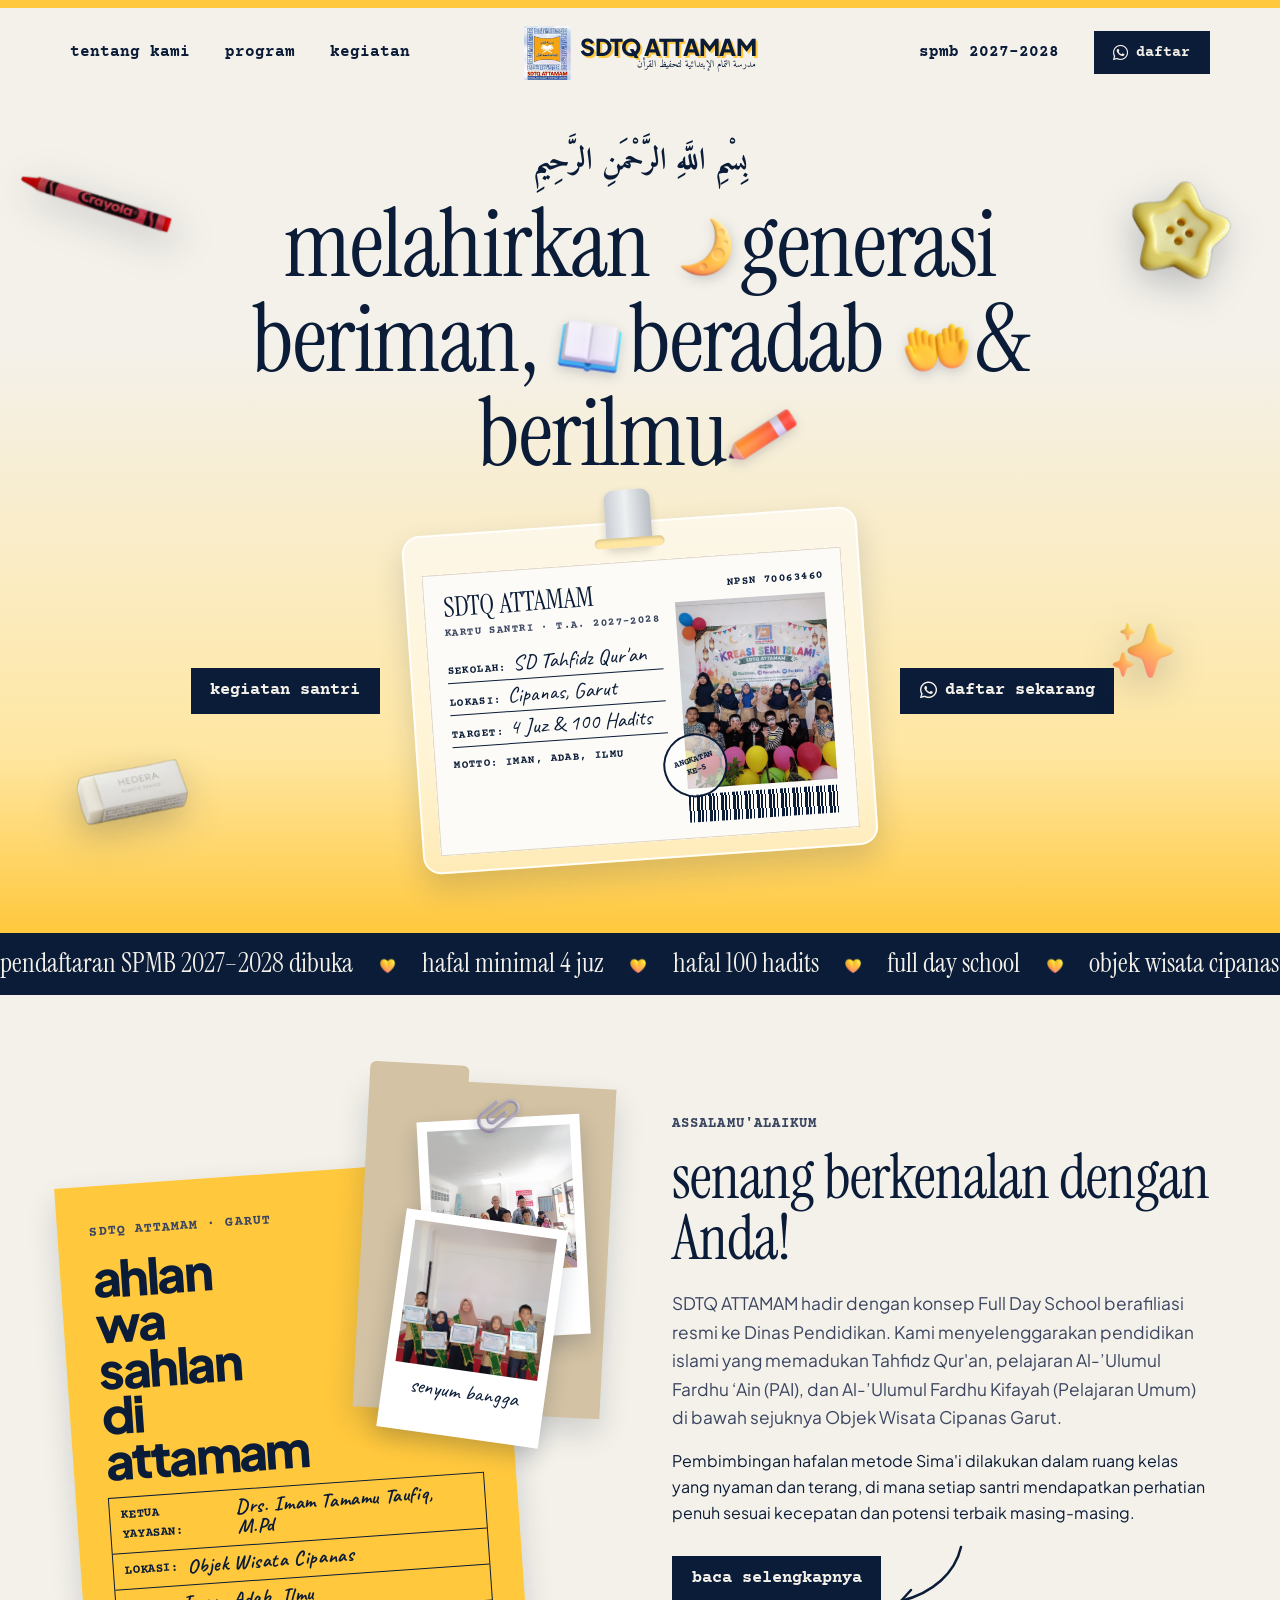
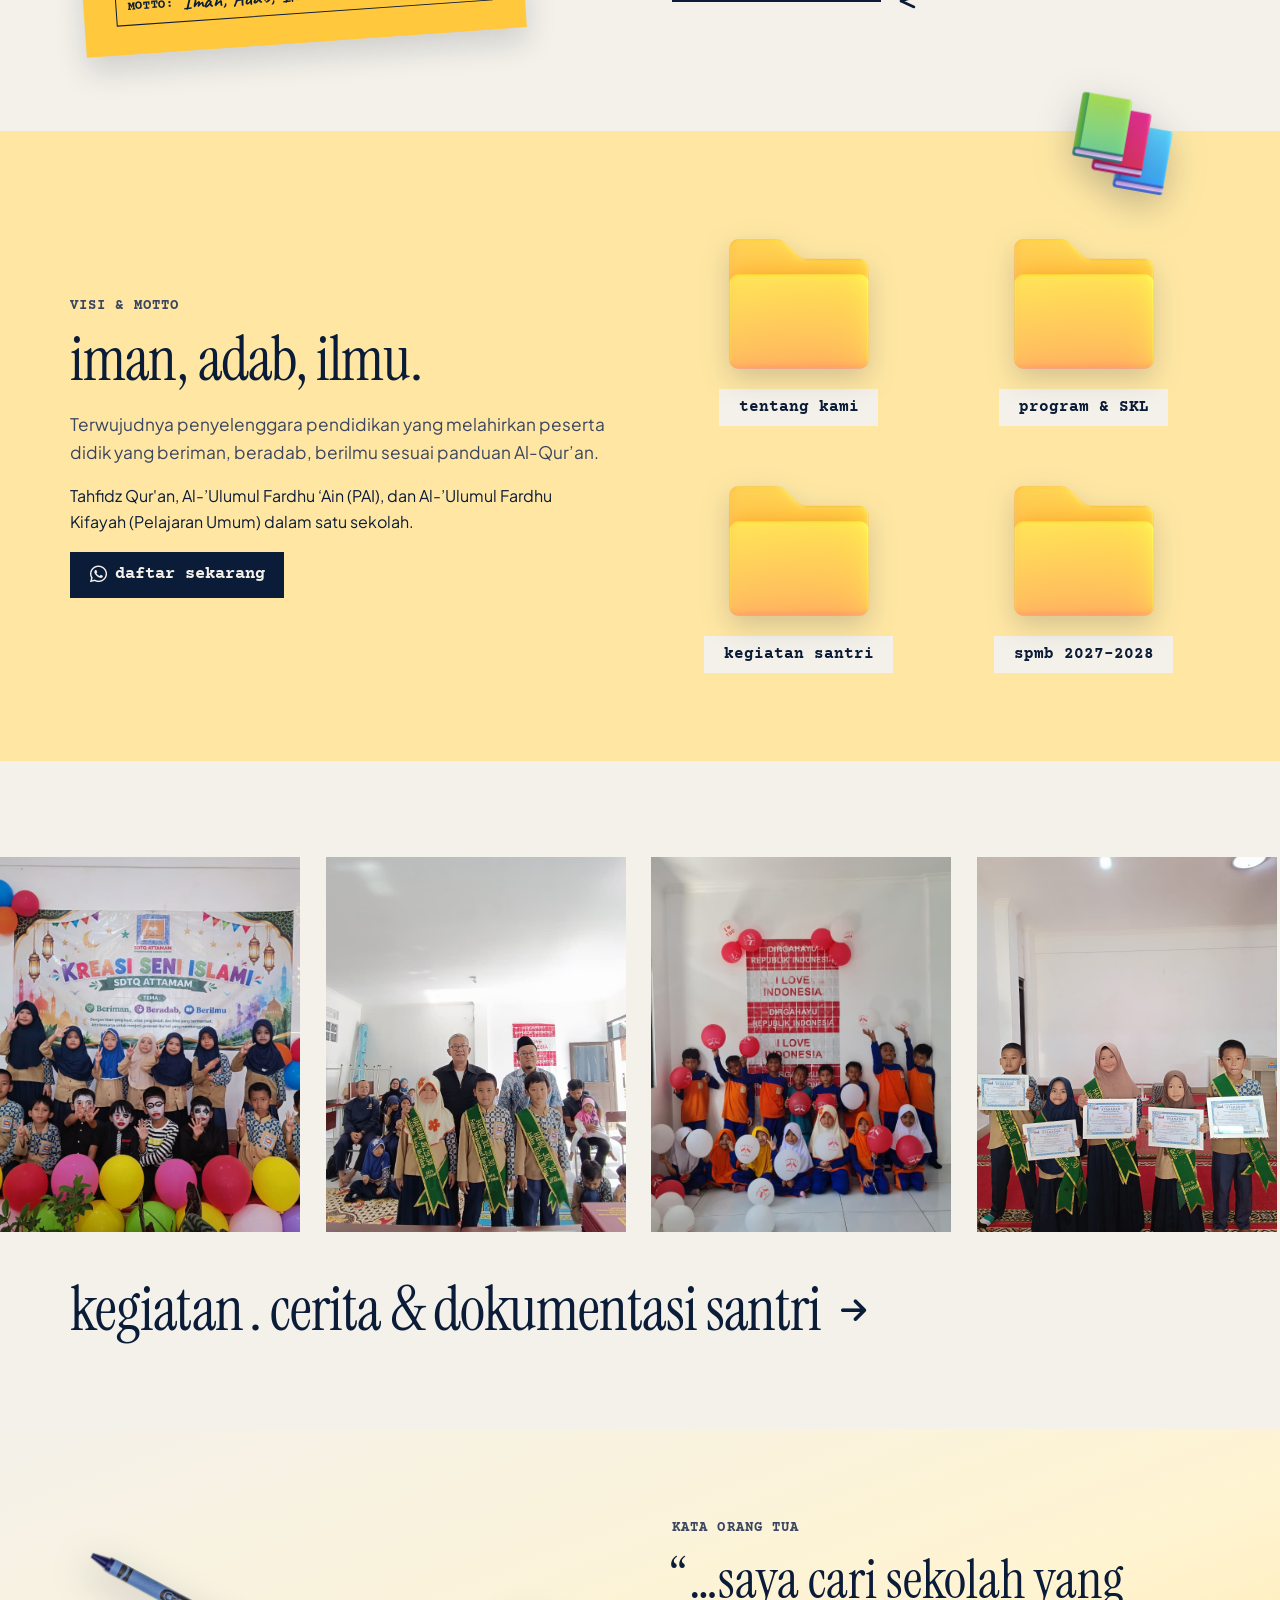
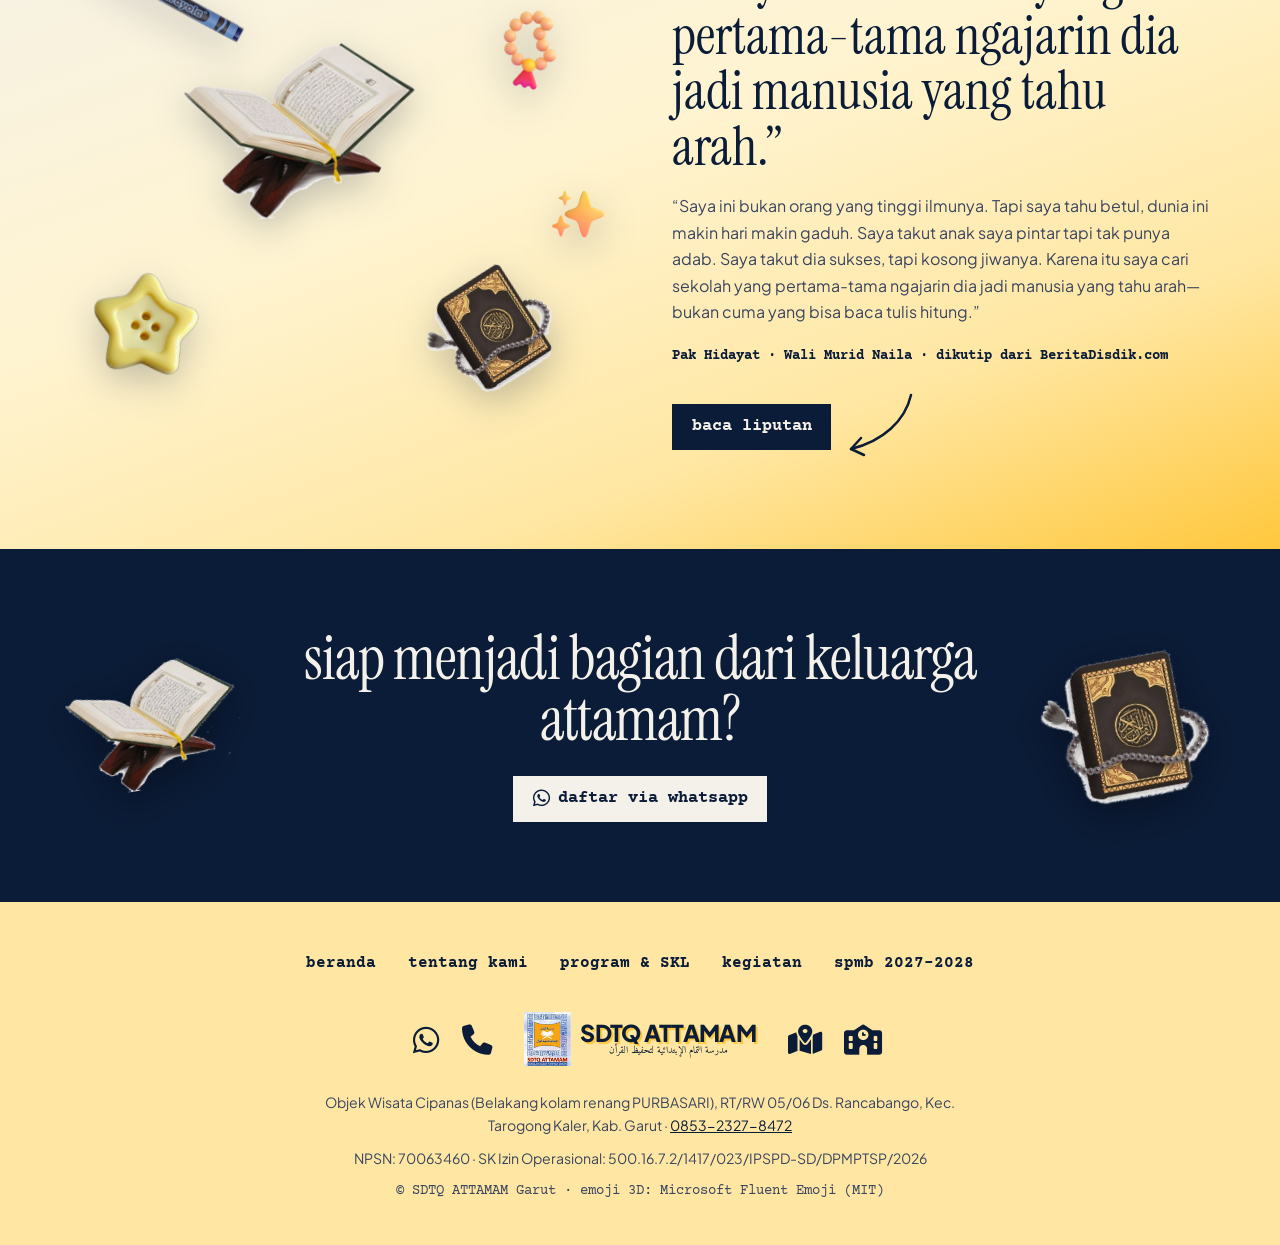
==== index.html @ 41b511e1 "Scrapbook redesign in navy + yellow, split into five pages - Light off-white base with navy bands an" ====
<!DOCTYPE html>
<html lang="id">
<head>
    <meta charset="UTF-8">
    <meta name="viewport" content="width=device-width, initial-scale=1.0, viewport-fit=cover">
    <title>SDTQ ATTAMAM — Sekolah Dasar Tahfidz Qur’an Garut</title>
    <meta name="description" content="Sekolah Dasar Tahfidz Qur’an (SDTQ) ATTAMAM Garut. Pendidikan unggulan berbasis Aqidah Sohihah, Adab Hasanah, dan Hafalan Al-Qur'an. Full Day School T.A. 2027-2028.">
    <meta name="theme-color" content="#0B1C38">
    <link rel="icon" type="image/png" href="images/favicon.png">
    <link rel="apple-touch-icon" href="images/apple-touch-icon.png">
    <meta property="og:type" content="website">
    <meta property="og:url" content="https://sdtq-attamam.com/">
    <meta property="og:title" content="SDTQ ATTAMAM Garut — Sekolah Dasar Tahfidz Qur'an">
    <meta property="og:description" content="Full Day School berbasis Aqidah Sohihah, Adab Hasanah, dan Hafalan Al-Qur'an di Cipanas Garut. Pendaftaran SPMB T.A. 2027-2028 dibuka.">
    <meta property="og:image" content="https://sdtq-attamam.com/images/og-image.jpg">
    <meta property="og:image:width" content="1200">
    <meta property="og:image:height" content="630">
    <meta property="og:locale" content="id_ID">
    <meta name="twitter:card" content="summary_large_image">
    <link rel="preconnect" href="https://fonts.googleapis.com">
    <link rel="preconnect" href="https://fonts.gstatic.com" crossorigin>
    <link href="https://fonts.googleapis.com/css2?family=Amiri:wght@400;700&family=Caveat:wght@500;700&family=Courier+Prime:wght@400;700&family=Instrument+Serif:ital@0;1&family=Plus+Jakarta+Sans:wght@400;500;600;700;800&display=swap" rel="stylesheet">
    <link rel="stylesheet" href="https://cdnjs.cloudflare.com/ajax/libs/font-awesome/6.4.0/css/all.min.css">
    <link rel="stylesheet" href="styles.css?v=5.0">
</head>
<body>

    <div class="garis-atas"></div>
    <header class="nav">
        <div class="wrap nav__isi">
            <a class="merek" href="index.html">
                <img src="images/logo.png" alt="" width="83" height="96">
                <span class="merek__nama">SDTQ ATTAMAM<small lang="ar" dir="rtl">مدرسة التمام الإبتدائية لتحفيظ القرأن</small></span>
            </a>
            <nav id="navTautan" aria-label="Menu utama">
                <div class="nav__grup nav__grup--kiri">
                    <a href="tentang.html">tentang kami</a>
                    <a href="program.html">program</a>
                    <a href="kegiatan.html">kegiatan</a>
                </div>
                <div class="nav__grup nav__grup--kanan">
                    <a href="spmb.html">spmb 2027–2028</a>
                    <a class="btn btn--wa" href="https://wa.me/6285323278472?text=Assalamu%27alaikum%2C%20saya%20ingin%20mendaftar%20SPMB%20SDTQ%20ATTAMAM" target="_blank" rel="noopener"><i class="fab fa-whatsapp"></i> daftar</a>
                </div>
            </nav>
            <button class="nav__burger" id="navBurger" aria-label="Menu" aria-expanded="false" aria-controls="navTautan">
                <span></span><span></span><span></span>
            </button>
        </div>
    </header>

    <main>

        <!-- HERO + KARTU SANTRI -->
        <section class="hero">
            <img class="stiker stiker--lebar" src="images/stickers/crayon_red.png" alt="" style="--t:6%;--l:3%;--w:120px;--r:-25deg">
            <img class="stiker stiker--lebar" src="images/stickers/star_button.png" alt="" style="--t:10%;--ka:4%;--w:100px;--r:14deg;--d:1.2s">
            <img class="stiker stiker--lebar" src="images/stickers/eraser.png" alt="" style="--b:12%;--l:6%;--w:110px;--r:12deg;--d:2s">
            <img class="stiker stiker--lebar" src="images/emoji/sparkles.png" alt="" style="--b:30%;--ka:8%;--w:70px;--d:.6s">

            <div class="wrap">
                <p class="hero__arab arab" lang="ar" dir="rtl">بِسْمِ اللَّهِ الرَّحْمَنِ الرَّحِيمِ</p>
                <h1>melahirkan <img class="emo" src="images/emoji/crescent.png" alt="" style="--r:-18deg">generasi beriman, <img class="emo" src="images/emoji/open_book.png" alt="" style="--r:8deg">beradab <img class="emo" src="images/emoji/palms.png" alt="" style="--r:-6deg">&amp; berilmu<img class="emo" src="images/emoji/pencil.png" alt="" style="--r:12deg"></h1>

                <div class="hero__panggung">
                    <a class="btn" href="kegiatan.html">kegiatan santri</a>

                    <div class="idcard">
                        <div class="idcard__isi">
                            <div>
                                <p class="idcard__judul">SDTQ ATTAMAM</p>
                                <p class="idcard__ket">Kartu Santri · T.A. 2027–2028</p>
                                <dl>
                                    <div><dt>Sekolah:</dt><dd>SD Tahfidz Qur'an</dd></div>
                                    <div><dt>Lokasi:</dt><dd>Cipanas, Garut</dd></div>
                                    <div><dt>Target:</dt><dd>4 Juz &amp; 100 Hadits</dd></div>
                                </dl>
                                <p class="idcard__motto">Motto: Iman, Adab, Ilmu</p>
                            </div>
                            <div class="idcard__kanan">
                                <p class="idcard__no">NPSN 70063460</p>
                                <span class="idcard__stempel" aria-hidden="true">ANGKATAN<br>KE-5</span>
                                <img src="images/galeri_3.jpg" alt="Santri SDTQ ATTAMAM melambai di panggung Kreasi Seni Islami" width="1280" height="960">
                                <span class="idcard__barcode" aria-hidden="true"></span>
                            </div>
                        </div>
                    </div>

                    <a class="btn btn--wa" href="https://wa.me/6285323278472?text=Assalamu%27alaikum%2C%20saya%20ingin%20mendaftar%20SPMB%20SDTQ%20ATTAMAM" target="_blank" rel="noopener"><i class="fab fa-whatsapp"></i> daftar sekarang</a>
                </div>
            </div>
        </section>

        <div class="pita" aria-hidden="true">
            <div class="pita__t"><span>pendaftaran SPMB 2027–2028 dibuka<img src="images/emoji/heart.png" alt="">hafal minimal 4 juz<img src="images/emoji/heart.png" alt="">hafal 100 hadits<img src="images/emoji/heart.png" alt="">full day school<img src="images/emoji/heart.png" alt="">objek wisata cipanas garut<img src="images/emoji/heart.png" alt=""></span><span>pendaftaran SPMB 2027–2028 dibuka<img src="images/emoji/heart.png" alt="">hafal minimal 4 juz<img src="images/emoji/heart.png" alt="">hafal 100 hadits<img src="images/emoji/heart.png" alt="">full day school<img src="images/emoji/heart.png" alt="">objek wisata cipanas garut<img src="images/emoji/heart.png" alt=""></span></div>
        </div>

        <!-- SAMBUTAN -->
        <section class="seksi">
            <div class="wrap dua-kolom">
                <div class="kolase">
                    <div class="kolase__kertas">
                        <div>
                            <span class="label">SDTQ ATTAMAM · Garut</span>
                            <p class="kolase__sapa">ahlan wa sahlan di attamam</p>
                        </div>
                        <dl class="kolase__form">
                            <div><dt>Ketua yayasan:</dt><dd>Drs. Imam Tamamu Taufiq, M.Pd</dd></div>
                            <div><dt>Lokasi:</dt><dd>Objek Wisata Cipanas</dd></div>
                            <div><dt>Motto:</dt><dd>Iman, Adab, Ilmu</dd></div>
                        </dl>
                    </div>
                    <div class="kolase__map">
                        <figure class="polaroid">
                            <img class="klip" src="images/emoji/paperclip.png" alt="">
                            <img src="images/galeri_1.jpg" alt="Santri menerima selempang Hafidzah dan Hafidz Juz 30" width="1280" height="961" loading="lazy">
                            <figcaption>hafidz juz 30!</figcaption>
                        </figure>
                        <figure class="polaroid">
                            <img src="images/galeri_6.jpg" alt="Santri tersenyum memegang sertifikat hafalan" width="1200" height="1600" loading="lazy">
                            <figcaption>senyum bangga</figcaption>
                        </figure>
                    </div>
                </div>

                <div>
                    <span class="label">Assalamu'alaikum</span>
                    <h2>senang berkenalan dengan Anda!</h2>
                    <p class="lead" style="margin-top:1.2rem">SDTQ ATTAMAM hadir dengan konsep Full Day School berafiliasi resmi ke Dinas Pendidikan. Kami menyelenggarakan pendidikan islami yang memadukan Tahfidz Qur'an, pelajaran Al-’Ulumul Fardhu ‘Ain (PAI), dan Al-’Ulumul Fardhu Kifayah (Pelajaran Umum) di bawah sejuknya Objek Wisata Cipanas Garut.</p>
                    <p>Pembimbingan hafalan metode Sima'i dilakukan dalam ruang kelas yang nyaman dan terang, di mana setiap santri mendapatkan perhatian penuh sesuai kecepatan dan potensi terbaik masing-masing.</p>
                    <a class="btn" href="tentang.html">baca selengkapnya</a><svg class="panah" viewBox="0 0 74 70" fill="none" stroke="currentColor" stroke-width="2.5" stroke-linecap="round" stroke-linejoin="round" aria-hidden="true"><path d="M70 4 C 64 30 42 50 10 58"/><path d="M20 47 L10 58 L23 64"/></svg>
                </div>
            </div>
        </section>

        <!-- MAP MENUJU HALAMAN -->
        <section class="seksi seksi--kuning">
            <img class="stiker stiker--lebar" src="images/emoji/books.png" alt="" style="--t:-46px;--ka:8%;--w:110px;--r:10deg">
            <div class="wrap dua-kolom">
                <div>
                    <span class="label">Visi &amp; Motto</span>
                    <h2>iman, adab, ilmu.</h2>
                    <p class="lead" style="margin-top:1.2rem">Terwujudnya penyelenggara pendidikan yang melahirkan peserta didik yang beriman, beradab, berilmu sesuai panduan Al-Qur’an.</p>
                    <p>Tahfidz Qur'an, Al-’Ulumul Fardhu ‘Ain (PAI), dan Al-’Ulumul Fardhu Kifayah (Pelajaran Umum) dalam satu sekolah.</p>
                    <a class="btn btn--wa" href="https://wa.me/6285323278472?text=Assalamu%27alaikum%2C%20saya%20ingin%20mendaftar%20SPMB%20SDTQ%20ATTAMAM" target="_blank" rel="noopener"><i class="fab fa-whatsapp"></i> daftar sekarang</a>
                </div>
                <div class="map-grid">
                    <a class="map" href="tentang.html"><img src="images/emoji/folder.png" alt=""><span>tentang kami</span></a>
                    <a class="map" href="program.html"><img src="images/emoji/folder.png" alt=""><span>program &amp; SKL</span></a>
                    <a class="map" href="kegiatan.html"><img src="images/emoji/folder.png" alt=""><span>kegiatan santri</span></a>
                    <a class="map" href="spmb.html"><img src="images/emoji/folder.png" alt=""><span>spmb 2027–2028</span></a>
                </div>
            </div>
        </section>

        <!-- DERETAN FOTO -->
        <section class="seksi">
            <div class="deret" tabindex="0" aria-label="Foto kegiatan santri, geser ke samping">
                <img src="images/galeri_3.jpg" alt="Panggung Kreasi Seni Islami" width="1280" height="960" loading="lazy">
                <img src="images/galeri_1.jpg" alt="Apresiasi hafalan Juz 30" width="1280" height="961" loading="lazy">
                <img src="images/galeri_2.jpg" alt="Perayaan 17 Agustus" width="720" height="1280" loading="lazy">
                <img src="images/galeri_6.jpg" alt="Santri memegang sertifikat hafalan" width="1200" height="1600" loading="lazy">
                <img src="images/galeri_5.jpg" alt="Belajar di halaman sekolah" width="1280" height="960" loading="lazy">
                <img src="images/galeri_4.jpg" alt="Baris pagi di halaman sekolah" width="1280" height="960" loading="lazy">
            </div>
            <div class="wrap">
                <a class="judul-tautan" href="kegiatan.html"><h2>kegiatan . cerita &amp; dokumentasi santri</h2><i class="fas fa-arrow-right" aria-hidden="true"></i></a>
            </div>
        </section>

        <!-- KUTIPAN WALI MURID -->
        <section class="seksi seksi--gradasi">
            <div class="wrap dua-kolom">
                <div class="gugus" aria-hidden="true">
                    <img class="stiker" src="images/stickers/quran_rehal.png" alt="" style="--t:16%;--l:20%;--w:250px;--r:-4deg">
                    <img class="stiker" src="images/stickers/crayon_blue.png" alt="" style="--t:2%;--l:2%;--w:170px;--r:28deg;--d:.8s">
                    <img class="stiker" src="images/stickers/quran_tasbih.png" alt="" style="--b:2%;--ka:10%;--w:130px;--r:-12deg;--d:1.5s">
                    <img class="stiker" src="images/stickers/star_button.png" alt="" style="--b:6%;--l:4%;--w:105px;--r:10deg;--d:2.2s">
                    <img class="stiker" src="images/emoji/beads.png" alt="" style="--t:6%;--ka:6%;--w:90px;--r:12deg;--d:.4s">
                    <img class="stiker" src="images/emoji/sparkles.png" alt="" style="--t:48%;--ka:0%;--w:60px;--d:1s">
                </div>
                <figure class="kutipan" style="margin:0">
                    <span class="label">Kata orang tua</span>
                    <blockquote>
                        <p class="kutipan__besar">“…saya cari sekolah yang pertama-tama ngajarin dia jadi manusia yang tahu arah.”</p>
                        <p class="kutipan__penuh">“Saya ini bukan orang yang tinggi ilmunya. Tapi saya tahu betul, dunia ini makin hari makin gaduh. Saya takut anak saya pintar tapi tak punya adab. Saya takut dia sukses, tapi kosong jiwanya. Karena itu saya cari sekolah yang pertama-tama ngajarin dia jadi manusia yang tahu arah—bukan cuma yang bisa baca tulis hitung.”</p>
                    </blockquote>
                    <figcaption>Pak Hidayat · Wali Murid Naila · dikutip dari BeritaDisdik.com</figcaption>
                    <a class="btn" href="https://beritadisdik.com/news/unggul/di-bawah-sejuknya-udara-di-halaman-sekolah-dasar-tahfidz-quran--sdtq-attamam-di-objek-wisata-cipanas-tarkal-garut" target="_blank" rel="noopener">baca liputan</a><svg class="panah" viewBox="0 0 74 70" fill="none" stroke="currentColor" stroke-width="2.5" stroke-linecap="round" stroke-linejoin="round" aria-hidden="true"><path d="M70 4 C 64 30 42 50 10 58"/><path d="M20 47 L10 58 L23 64"/></svg>
                </figure>
            </div>
        </section>

        <section class="ajakan">
            <div class="wrap ajakan__isi">
                <img src="images/stickers/quran_rehal.png" alt="">
                <div>
                    <h2>siap menjadi bagian dari keluarga attamam?</h2>
                    <a class="btn btn--terang btn--wa" href="https://wa.me/6285323278472?text=Assalamu%27alaikum%2C%20saya%20ingin%20mendaftar%20SPMB%20SDTQ%20ATTAMAM" target="_blank" rel="noopener"><i class="fab fa-whatsapp"></i> daftar via whatsapp</a>
                </div>
                <img src="images/stickers/quran_tasbih.png" alt="">
            </div>
        </section>

    </main>

    <footer class="kaki">
        <div class="wrap">
            <nav class="kaki__nav" aria-label="Menu bawah">
                <a href="index.html">beranda</a>
                <a href="tentang.html">tentang kami</a>
                <a href="program.html">program &amp; SKL</a>
                <a href="kegiatan.html">kegiatan</a>
                <a href="spmb.html">spmb 2027–2028</a>
            </nav>
            <div class="kaki__tengah">
                <div class="kaki__ikon">
                    <a href="https://wa.me/6285323278472?text=Assalamu%27alaikum%2C%20saya%20ingin%20mendaftar%20SPMB%20SDTQ%20ATTAMAM" target="_blank" rel="noopener" aria-label="WhatsApp Panitia SPMB"><i class="fab fa-whatsapp"></i></a>
                    <a href="tel:+6285323278472" aria-label="Telepon 0853-2327-8472"><i class="fas fa-phone"></i></a>
                </div>
                <a class="merek" href="index.html">
                    <img src="images/logo.png" alt="" width="83" height="96">
                    <span class="merek__nama">SDTQ ATTAMAM<small lang="ar" dir="rtl">مدرسة التمام الإبتدائية لتحفيظ القرأن</small></span>
                </a>
                <div class="kaki__ikon">
                    <a href="https://maps.app.goo.gl/VsmUSFrKCvpzm6Zo8" target="_blank" rel="noopener" aria-label="Lokasi di Google Maps"><i class="fas fa-map-location-dot"></i></a>
                    <a href="spmb.html" aria-label="Info SPMB 2027–2028"><i class="fas fa-school"></i></a>
                </div>
            </div>
            <p>Objek Wisata Cipanas (Belakang kolam renang PURBASARI), RT/RW 05/06 Ds. Rancabango, Kec. Tarogong Kaler, Kab. Garut · <a href="tel:+6285323278472">0853-2327-8472</a></p>
            <p>NPSN: 70063460 · SK Izin Operasional: 500.16.7.2/1417/023/IPSPD-SD/DPMPTSP/2026</p>
            <p class="kaki__hak">© SDTQ ATTAMAM Garut · emoji 3D: Microsoft Fluent Emoji (MIT)</p>
        </div>
    </footer>

    <script src="script.js?v=3.0"></script>
</body>
</html>
---- styles.css ----
/* ==========================================================================
   SDTQ ATTAMAM — gaya scrapbook ceria & islami
   Kertas putih gading, navy, kuning. Emoji 3D: Microsoft Fluent Emoji (MIT),
   lisensi di images/emoji/LICENSE-fluentui-emoji.txt
   ========================================================================== */

:root {
    --kertas: #F4F1EA;
    --putih: #FFFFFF;
    --navy: #0B1C38;
    --navy-2: #1B2D4F;
    --kuning: #FFC83D;
    --kuning-muda: #FFE7A3;
    --kuning-pucat: #FFF4D1;
    --kraft: #D3C2A3;
    --teks: #3A4560;
    --garis: #DED6C6;
    --serif: 'Instrument Serif', Georgia, serif;
    --mono: 'Courier Prime', 'Courier New', monospace;
    --sans: 'Plus Jakarta Sans', system-ui, sans-serif;
    --tulis: 'Caveat', cursive;
    --arab: 'Amiri', serif;
    --bayang: 0 14px 30px rgba(11, 28, 56, 0.16);
}

*, *::before, *::after {
    box-sizing: border-box;
}

html {
    scroll-behavior: smooth;
}

body {
    margin: 0;
    font-family: var(--sans);
    font-size: 16px;
    line-height: 1.65;
    color: var(--navy);
    background: var(--kertas);
    overflow-x: clip;
}

img {
    max-width: 100%;
    height: auto;
    display: block;
}

h1, h2, h3 {
    font-family: var(--serif);
    font-weight: 400;
    line-height: 1;
    letter-spacing: -0.015em;
    margin: 0;
}

h1 { font-size: clamp(2.9rem, 7.4vw, 6.2rem); }
h2 { font-size: clamp(2.3rem, 5vw, 3.8rem); }
h3 { font-size: 1.9rem; }

p {
    margin: 0 0 1rem;
}

a {
    color: var(--navy);
}

:focus-visible {
    outline: 3px solid var(--kuning);
    outline-offset: 3px;
}

.wrap {
    max-width: 1180px;
    margin: 0 auto;
    padding: 0 20px;
}

.label {
    display: block;
    font-family: var(--mono);
    font-weight: 700;
    font-size: 0.85rem;
    letter-spacing: 0.08em;
    text-transform: uppercase;
    color: var(--teks);
    margin-bottom: 0.8rem;
}

.lead {
    font-size: 1.08rem;
    color: var(--teks);
    max-width: 640px;
}

.tengah {
    text-align: center;
}

.tengah .lead {
    margin-left: auto;
    margin-right: auto;
}

.arab {
    font-family: var(--arab);
    font-weight: 700;
}

/* Emoji 3D di tengah kalimat, seperti stiker kecil */
.emo {
    display: inline-block;
    width: 0.72em;
    height: 0.72em;
    vertical-align: -0.04em;
    margin: 0 0.04em;
    transform: rotate(var(--r, -8deg));
    filter: drop-shadow(0 4px 6px rgba(11, 28, 56, 0.18));
}

/* Stiker bebas (alat tulis, Al-Qur'an) di sudut seksi */
.stiker {
    position: absolute;
    z-index: 1;
    top: var(--t, auto);
    left: var(--l, auto);
    right: var(--ka, auto);
    bottom: var(--b, auto);
    width: var(--w, 90px);
    max-height: 170px; /* pena & penggaris itu tinggi-ramping: batasi tingginya */
    object-fit: contain;
    transform: rotate(var(--r, 0deg));
    filter: drop-shadow(0 12px 18px rgba(11, 28, 56, 0.25));
    pointer-events: none;
    animation: melayang 6s ease-in-out infinite;
    animation-delay: var(--d, 0s);
}

@keyframes melayang {
    50% { translate: 0 -10px; }
}

/* --------------------------------------------------------------------------
   Tombol (kotak navy, huruf mesin ketik)
   -------------------------------------------------------------------------- */

.btn {
    display: inline-flex;
    align-items: center;
    justify-content: center;
    gap: 0.5rem;
    font-family: var(--mono);
    font-weight: 700;
    font-size: 1.05rem;
    text-decoration: none;
    background: var(--navy);
    color: var(--kertas);
    padding: 0.45rem 1.1rem;
    border: 2px solid var(--navy);
    transition: background-color 0.15s ease, color 0.15s ease, transform 0.15s ease;
}

.btn:hover {
    background: var(--kuning);
    color: var(--navy);
    transform: translateY(-2px);
}

.btn--terang {
    background: var(--kertas);
    color: var(--navy);
    border-color: var(--kertas);
}

.btn--wa i {
    font-size: 1.15em;
}

.panah {
    display: inline-block;
    width: 74px;
    height: 70px;
    vertical-align: middle;
    margin-left: 0.6rem;
    color: var(--navy);
}

/* --------------------------------------------------------------------------
   Header
   -------------------------------------------------------------------------- */

.garis-atas {
    height: 8px;
    background: var(--kuning);
}

.nav {
    position: relative;
    z-index: 50;
}

.nav__isi {
    display: grid;
    grid-template-columns: 1fr auto 1fr;
    align-items: center;
    gap: 1rem;
    padding-top: 1.1rem;
    padding-bottom: 1.1rem;
}

.nav #navTautan {
    display: contents;
}

.nav__grup {
    display: flex;
    gap: 2.2rem;
}

.nav__grup--kiri { order: 1; }
.nav__grup--kanan { order: 3; justify-content: flex-end; align-items: center; }

.nav__grup a {
    font-family: var(--mono);
    font-weight: 700;
    font-size: 1rem;
    text-decoration: none;
    color: var(--navy);
}

.nav__grup a:hover,
.nav__grup a[aria-current="page"] {
    text-decoration: underline;
    text-decoration-color: var(--kuning);
    text-decoration-thickness: 4px;
    text-underline-offset: 6px;
}

.nav__grup .btn {
    color: var(--kertas);
    font-size: 0.95rem;
}

.nav__grup .btn:hover {
    color: var(--navy);
    text-decoration: none;
}

.merek {
    order: 2;
    display: flex;
    align-items: center;
    gap: 0.6rem;
    text-decoration: none;
}

.merek img {
    height: 54px;
    width: auto;
}

.merek__nama {
    font-family: var(--sans);
    font-weight: 800;
    font-size: 1.45rem;
    line-height: 0.95;
    letter-spacing: -0.03em;
    color: var(--navy);
    text-shadow: 2px 2px 0 var(--kuning);
}

.merek__nama small {
    display: block;
    font-family: var(--arab);
    font-weight: 400;
    font-size: 0.62rem;
    letter-spacing: 0;
    text-shadow: none;
    margin-top: 0.15rem;
}

.nav__burger {
    display: none;
    order: 3;
    justify-self: end;
    flex-direction: column;
    gap: 5px;
    background: none;
    border: 0;
    padding: 8px;
    cursor: pointer;
}

.nav__burger span {
    width: 26px;
    height: 3px;
    background: var(--navy);
}

/* --------------------------------------------------------------------------
   Hero beranda + kartu santri
   -------------------------------------------------------------------------- */

.hero {
    position: relative;
    padding: 2.5rem 0 4.5rem;
    background: linear-gradient(180deg, var(--kertas) 0%, var(--kertas) 30%, var(--kuning-muda) 78%, var(--kuning) 100%);
    text-align: center;
}

.hero__arab {
    font-size: clamp(1.3rem, 3vw, 1.9rem);
    margin-bottom: 0.6rem;
}

.hero h1 {
    max-width: 1000px;
    margin: 0 auto;
}

.hero__panggung {
    display: grid;
    grid-template-columns: 1fr auto 1fr;
    align-items: center;
    gap: 2rem;
    margin-top: 2.5rem;
}

.hero__panggung .btn:first-child { justify-self: end; }
.hero__panggung .btn:last-child { justify-self: start; }

.idcard {
    position: relative;
    width: min(500px, 100%);
    transform: rotate(-4deg);
    background: rgba(255, 255, 255, 0.55);
    border: 2px solid rgba(255, 255, 255, 0.9);
    border-radius: 18px;
    padding: 38px 16px 16px;
    box-shadow: var(--bayang);
    text-align: left;
}

/* jepitan dan lubang tali kartu */
.idcard::before {
    content: "";
    position: absolute;
    top: -34px;
    left: 50%;
    width: 46px;
    height: 58px;
    transform: translateX(-50%);
    background: linear-gradient(90deg, #C9CDD3, #EEF0F2 45%, #B8BDC4);
    border-radius: 10px 10px 6px 6px;
    box-shadow: 0 4px 8px rgba(0, 0, 0, 0.15);
}

.idcard::after {
    content: "";
    position: absolute;
    top: 14px;
    left: 50%;
    width: 70px;
    height: 10px;
    transform: translateX(-50%);
    border-radius: 6px;
    background: var(--kuning-muda);
    box-shadow: inset 0 2px 3px rgba(0, 0, 0, 0.15);
}

.idcard__isi {
    display: grid;
    grid-template-columns: 1fr 150px;
    gap: 1rem;
    background: #FCFBF7;
    padding: 1.2rem 1.2rem 1rem;
    box-shadow: inset 0 0 0 1px var(--garis);
}

.idcard__judul {
    font-family: var(--serif);
    font-size: 1.7rem;
    line-height: 1;
    margin: 0 0 0.3rem;
}

.idcard__ket,
.idcard__motto,
.idcard dt,
.idcard__no {
    font-family: var(--mono);
    font-weight: 700;
    font-size: 0.68rem;
    letter-spacing: 0.04em;
    text-transform: uppercase;
}

.idcard__ket {
    color: var(--teks);
    margin-bottom: 0.6rem;
}

.idcard dl {
    margin: 0 0 0.6rem;
}

.idcard dl div {
    display: flex;
    align-items: baseline;
    gap: 0.4rem;
    border-bottom: 1px solid var(--navy);
    padding: 0.15rem 0;
}

.idcard__isi > div {
    min-width: 0;
}

.idcard dd {
    min-width: 0;
    margin: 0;
    font-family: var(--tulis);
    font-size: 1.35rem;
    line-height: 1.1;
}

.idcard__motto {
    margin: 0;
}

.idcard__kanan {
    position: relative;
    display: flex;
    flex-direction: column;
    gap: 0.4rem;
}

.idcard__no {
    text-align: right;
    margin: 0;
}

.idcard__kanan img {
    aspect-ratio: 4 / 5;
    width: 100%;
    object-fit: cover;
    object-position: 40% 60%;
    filter: grayscale(0.15) contrast(1.05);
}

/* stempel menempel di pojok bawah foto, tidak menutupi tulisan */
.idcard__stempel {
    position: absolute;
    bottom: 1.6rem;
    left: -1.4rem;
    width: 64px;
    height: 64px;
    border: 2px solid var(--navy);
    border-radius: 50%;
    display: flex;
    align-items: center;
    justify-content: center;
    text-align: center;
    font-family: var(--mono);
    font-weight: 700;
    font-size: 0.55rem;
    line-height: 1.2;
    transform: rotate(-14deg);
    background: rgba(255, 255, 255, 0.6);
    z-index: 2;
}

.idcard__barcode {
    height: 28px;
    background: repeating-linear-gradient(90deg, var(--navy) 0 2px, transparent 2px 4px, var(--navy) 4px 5px, transparent 5px 8px, var(--navy) 8px 11px, transparent 11px 12px);
}

/* --------------------------------------------------------------------------
   Pita berjalan (navy)
   -------------------------------------------------------------------------- */

.pita {
    background: var(--navy);
    color: var(--kertas);
    overflow: hidden;
    white-space: nowrap;
    padding: 0.55rem 0;
    font-family: var(--serif);
    font-size: 1.7rem;
}

.pita__t {
    display: inline-block;
    animation: geser 45s linear infinite;
}

.pita__t img {
    display: inline-block;
    width: 1.1rem;
    height: 1.1rem;
    margin: 0 1.6rem;
    vertical-align: -0.05em;
}

@keyframes geser {
    to { transform: translateX(-50%); }
}

/* --------------------------------------------------------------------------
   Seksi umum
   -------------------------------------------------------------------------- */

.seksi {
    position: relative;
    padding: 5.5rem 0;
}

.seksi--kuning { background: var(--kuning-muda); }

.seksi--gradasi {
    background: linear-gradient(160deg, var(--kertas) 0%, var(--kuning-pucat) 45%, var(--kuning-muda) 75%, var(--kuning) 100%);
}

.dua-kolom {
    display: grid;
    grid-template-columns: 1fr 1fr;
    gap: 4rem;
    align-items: center;
}

/* --------------------------------------------------------------------------
   Kolase sambutan (kertas kuning + map kraft + polaroid)
   -------------------------------------------------------------------------- */

.kolase {
    position: relative;
    min-height: 560px;
}

.kolase__kertas {
    position: absolute;
    left: 0;
    bottom: 0;
    width: 82%;
    min-height: 470px;
    background: var(--kuning);
    padding: 2.2rem 2rem 1.8rem;
    transform: rotate(-4deg);
    box-shadow: var(--bayang);
    display: flex;
    flex-direction: column;
    justify-content: space-between;
}

/* lebar dibatasi supaya tidak tertutup map kraft di kanan */
.kolase__sapa {
    font-family: var(--sans);
    font-weight: 800;
    font-size: clamp(2.2rem, 4vw, 3.1rem);
    line-height: 0.92;
    letter-spacing: -0.05em;
    max-width: 50%;
    margin: 0;
}

.kolase__form {
    margin: 0;
    border: 1.5px solid var(--navy);
    font-family: var(--mono);
    font-size: 0.78rem;
    font-weight: 700;
    text-transform: uppercase;
    letter-spacing: 0.05em;
}

.kolase__form div {
    display: flex;
    gap: 0.6rem;
    padding: 0.45rem 0.7rem;
    border-bottom: 1.5px solid var(--navy);
}

.kolase__form div:last-child {
    border-bottom: 0;
}

.kolase__form dd {
    margin: 0;
    text-transform: none;
    font-family: var(--tulis);
    font-size: 1.25rem;
    line-height: 1;
}

.kolase__map {
    position: absolute;
    top: 0;
    right: 0;
    width: 46%;
    height: 330px;
    background: var(--kraft);
    transform: rotate(3deg);
    box-shadow: var(--bayang);
    z-index: 2;
}

.kolase__map::before {
    content: "";
    position: absolute;
    top: -16px;
    left: 0;
    width: 40%;
    height: 18px;
    background: var(--kraft);
    border-radius: 6px 6px 0 0;
}

.polaroid {
    background: var(--putih);
    padding: 10px 10px 34px;
    box-shadow: 0 10px 22px rgba(11, 28, 56, 0.2);
    transform: rotate(var(--r, -3deg));
    position: relative;
}

.polaroid img:not(.klip) {
    aspect-ratio: 1;
    width: 100%;
    object-fit: cover;
}

.polaroid figcaption {
    font-family: var(--tulis);
    font-size: 1.35rem;
    line-height: 1.1;
    text-align: center;
    margin-top: 0.55rem;
}

.kolase__map .polaroid {
    position: absolute;
    width: 66%;
}

.kolase__map .polaroid:nth-child(1) { top: 18px; left: 8%; --r: -6deg; }
.kolase__map .polaroid:nth-child(2) { top: 120px; right: 4%; --r: 5deg; }

.klip {
    position: absolute;
    top: -26px;
    left: 50%;
    width: 46px;
    transform: translateX(-50%) rotate(12deg);
    filter: drop-shadow(0 3px 4px rgba(0, 0, 0, 0.2));
    z-index: 3;
}

/* --------------------------------------------------------------------------
   Map (folder) menuju halaman lain
   -------------------------------------------------------------------------- */

.map-grid {
    display: grid;
    grid-template-columns: repeat(2, 1fr);
    gap: 2.5rem 2rem;
}

.map {
    display: flex;
    flex-direction: column;
    align-items: center;
    gap: 0.6rem;
    text-decoration: none;
}

.map img {
    width: 160px;
    filter: drop-shadow(0 10px 14px rgba(11, 28, 56, 0.18));
    transition: transform 0.2s ease;
}

.map:hover img {
    transform: translateY(-6px) rotate(-3deg);
}

.map span {
    font-family: var(--mono);
    font-weight: 700;
    background: var(--kertas);
    padding: 0.35rem 1.2rem;
    color: var(--navy);
}

/* --------------------------------------------------------------------------
   Deretan foto kegiatan (gulir ke samping)
   -------------------------------------------------------------------------- */

.deret {
    display: flex;
    gap: 1.6rem;
    overflow-x: auto;
    padding: 0.5rem 20px 1.5rem max(20px, calc((100vw - 1180px) / 2 + 20px));
    scroll-snap-type: x mandatory;
}

.deret img {
    flex: none;
    width: 300px;
    aspect-ratio: 4 / 5;
    object-fit: cover;
    scroll-snap-align: start;
}

.judul-tautan {
    display: inline-flex;
    align-items: center;
    gap: 1.2rem;
    text-decoration: none;
    margin-top: 1.5rem;
}

.judul-tautan i {
    font-size: 1.8rem;
}

.judul-tautan:hover h2 {
    text-decoration: underline;
    text-decoration-color: var(--kuning);
    text-decoration-thickness: 5px;
}

/* --------------------------------------------------------------------------
   Kutipan wali murid + gugus stiker
   -------------------------------------------------------------------------- */

.gugus {
    position: relative;
    min-height: 420px;
}

.kutipan blockquote {
    margin: 0 0 1.2rem;
}

.kutipan__besar {
    font-family: var(--serif);
    font-size: clamp(2.1rem, 4.4vw, 3.4rem);
    line-height: 1.02;
    margin-bottom: 1.2rem;
}

.kutipan__penuh {
    color: var(--teks);
}

.kutipan figcaption {
    font-family: var(--mono);
    font-weight: 700;
    font-size: 0.9rem;
    margin-bottom: 1.4rem;
}

/* --------------------------------------------------------------------------
   Pita ajakan (navy) dengan stiker kiri-kanan
   -------------------------------------------------------------------------- */

.ajakan {
    background: var(--navy);
    color: var(--kertas);
    padding: 5rem 0;
}

.ajakan__isi {
    display: grid;
    grid-template-columns: 180px 1fr 180px;
    align-items: center;
    gap: 2rem;
    text-align: center;
}

.ajakan h2 {
    margin-bottom: 1.6rem;
}

.ajakan img {
    width: 170px;
    filter: drop-shadow(0 10px 20px rgba(0, 0, 0, 0.4));
}

.ajakan__isi > img:first-child { transform: rotate(-10deg); }
.ajakan__isi > img:last-child { transform: rotate(10deg); justify-self: end; }

/* --------------------------------------------------------------------------
   Kepala halaman dalam
   -------------------------------------------------------------------------- */

.kepala-halaman {
    position: relative;
    padding: 3.5rem 0 4.5rem;
    background: linear-gradient(180deg, var(--kertas) 0%, var(--kuning-pucat) 60%, var(--kuning-muda) 100%);
    text-align: center;
}

.kepala-halaman h1 {
    margin-bottom: 1.2rem;
}

.kepala-halaman .lead {
    margin-left: auto;
    margin-right: auto;
}

.hero, .seksi, .kepala-halaman {
    overflow-x: clip;
}

/* --------------------------------------------------------------------------
   Kertas catatan (pilar, program) & papan nama guru
   -------------------------------------------------------------------------- */

.kartu-kertas {
    position: relative;
    background: var(--putih);
    padding: 2.6rem 2rem 2rem;
    box-shadow: var(--bayang);
    transform: rotate(var(--r, -1deg));
}

.kartu-kertas .ikon {
    position: absolute;
    top: -34px;
    left: 1.6rem;
    width: 68px;
    transform: rotate(-8deg);
    filter: drop-shadow(0 6px 8px rgba(11, 28, 56, 0.2));
}

.kartu-kertas h3 {
    margin: 0.2rem 0 0.6rem;
}

.kartu-kertas p:last-child {
    margin-bottom: 0;
    color: var(--teks);
}

.visi {
    max-width: 900px;
    margin: 0 auto;
    text-align: center;
    padding: 3rem 2.5rem;
}

.visi blockquote {
    margin: 0 0 1rem;
    font-family: var(--serif);
    font-size: clamp(1.9rem, 3.8vw, 2.8rem);
    line-height: 1.1;
}

.kisi-3 {
    display: grid;
    grid-template-columns: repeat(3, 1fr);
    gap: 3rem 2rem;
    margin-top: 4.5rem;
}

.kisi-3 > :nth-child(2) { --r: 1.5deg; }
.kisi-3 > :nth-child(3) { --r: -2deg; }

.catatan-kecil {
    display: flex;
    align-items: center;
    gap: 1rem;
    width: fit-content;
    max-width: 100%;
    margin: 3rem auto 0;
    background: var(--kuning-pucat);
    border: 1.5px dashed var(--navy);
    padding: 0.9rem 1.4rem;
}

.catatan-kecil img {
    width: 44px;
    flex: none;
}

.catatan-kecil p {
    margin: 0;
}

/* Ayat / hadits di pita navy */
.ayat {
    background: var(--navy);
    color: var(--kertas);
    text-align: center;
    padding: 4rem 20px;
}

.ayat__arab {
    font-family: var(--arab);
    font-weight: 700;
    font-size: clamp(2rem, 5vw, 3rem);
    line-height: 1.8;
    color: var(--kuning);
    margin-bottom: 0.4rem;
}

.ayat__arti {
    font-family: var(--serif);
    font-style: italic;
    font-size: clamp(1.3rem, 2.6vw, 1.7rem);
    line-height: 1.25;
    max-width: 720px;
    margin: 0 auto 0.6rem;
}

.ayat__sumber {
    font-family: var(--mono);
    font-weight: 700;
    color: var(--kuning);
    margin: 0;
}

/* Papan nama "Assalamu'alaikum, saya ..." */
.papan-nama {
    list-style: none;
    padding: 0;
    margin: 0;
    display: grid;
    grid-template-columns: repeat(3, 1fr);
    gap: 2rem;
}

.papan {
    background: var(--putih);
    border-radius: 14px;
    overflow: hidden;
    box-shadow: var(--bayang);
    text-align: center;
    transform: rotate(var(--r, 0deg));
}

.papan-nama li:nth-child(odd) { --r: -1.5deg; }
.papan-nama li:nth-child(3n) { --r: 1.2deg; }

.papan__atas {
    display: block;
    background: var(--kuning);
    font-family: var(--mono);
    font-weight: 700;
    font-size: 0.82rem;
    letter-spacing: 0.06em;
    text-transform: uppercase;
    padding: 0.7rem 0.5rem;
}

.papan__nama {
    display: block;
    font-family: var(--tulis);
    font-weight: 700;
    font-size: 1.75rem;
    line-height: 1.1;
    padding: 1.2rem 1rem 0.3rem;
}

.papan__peran {
    display: block;
    font-family: var(--mono);
    font-size: 0.8rem;
    color: var(--teks);
    padding: 0 1rem 1.2rem;
}

.papan--ketua {
    max-width: 560px;
    margin: 0 auto 3rem;
    transform: rotate(-1deg);
}

.papan--ketua .papan__atas {
    background: var(--navy);
    color: var(--kuning);
}

.papan--ketua .papan__nama {
    font-size: 2.4rem;
}

/* Kliping koran (liputan media) */
.kliping {
    list-style: none;
    padding: 0;
    margin: 0;
    display: grid;
    grid-template-columns: repeat(2, 1fr);
    gap: 3rem 2.5rem;
}

.kliping li {
    position: relative;
    background: #FBF8F0;
    padding: 2rem 1.8rem 1.6rem;
    box-shadow: var(--bayang);
    transform: rotate(var(--r, -1deg));
    border-top: 3px double var(--navy);
}

.kliping li:nth-child(even) { --r: 1.2deg; }

.kliping .klip {
    left: 82%;
}

.kliping__sumber {
    font-family: var(--mono);
    font-weight: 700;
    font-size: 0.8rem;
    letter-spacing: 0.05em;
    text-transform: uppercase;
    color: var(--teks);
    border-bottom: 1px solid var(--garis);
    padding-bottom: 0.5rem;
    margin-bottom: 0.8rem;
}

.kliping h3 {
    font-size: 1.65rem;
    line-height: 1.05;
    margin-bottom: 0.7rem;
}

.kliping p {
    color: var(--teks);
    font-size: 0.95rem;
}

.kliping a {
    font-family: var(--mono);
    font-weight: 700;
}

/* --------------------------------------------------------------------------
   Program: catatan tempel
   -------------------------------------------------------------------------- */

.tempel {
    list-style: none;
    padding: 0;
    margin: 0;
    display: grid;
    grid-template-columns: repeat(5, 1fr);
    gap: 2.5rem 1.5rem;
}

.tempel li {
    position: relative;
    background: var(--kuning);
    aspect-ratio: 1;
    padding: 1.6rem 1.1rem 1rem;
    box-shadow: 0 12px 20px rgba(11, 28, 56, 0.18);
    transform: rotate(var(--r, -2deg));
    display: flex;
    flex-direction: column;
    justify-content: space-between;
}

.tempel li:nth-child(even) { --r: 2.5deg; background: var(--kuning-muda); }
.tempel li:nth-child(3) { --r: -0.5deg; }

.tempel .klip {
    width: 40px;
    top: -22px;
    transform: translateX(-50%) rotate(-10deg);
}

.tempel__no {
    font-family: var(--serif);
    font-size: 3rem;
    line-height: 1;
}

.tempel__teks {
    font-family: var(--tulis);
    font-weight: 700;
    font-size: 1.5rem;
    line-height: 1.05;
}

/* Kertas buku tulis bergaris (SKL, persyaratan berkas) */
.buku {
    position: relative;
    max-width: 760px;
    margin: 0 auto;
    background-color: var(--putih);
    background-image:
        linear-gradient(90deg, transparent 54px, #F19A9A 54px, #F19A9A 56px, transparent 56px),
        repeating-linear-gradient(180deg, transparent 0 39px, #CFE0F5 39px 40px);
    padding: 2.6rem 2rem 1.6rem 4.6rem;
    box-shadow: var(--bayang);
    transform: rotate(-0.8deg);
}

.buku h3 {
    font-family: var(--tulis);
    font-weight: 700;
    font-size: 2.2rem;
    line-height: 40px;
    margin-bottom: 0.5rem;
}

.buku ul {
    list-style: none;
    padding: 0;
    margin: 0;
}

.buku li {
    display: flex;
    align-items: center;
    gap: 0.8rem;
    min-height: 40px;
    font-weight: 600;
    line-height: 1.25;
}

.buku li img {
    width: 26px;
    flex: none;
}

.buku > .ikon {
    position: absolute;
    top: -38px;
    right: 1.5rem;
    width: 80px;
    transform: rotate(10deg);
    filter: drop-shadow(0 6px 8px rgba(11, 28, 56, 0.2));
}

/* --------------------------------------------------------------------------
   Kegiatan: dinding polaroid
   -------------------------------------------------------------------------- */

.dinding {
    display: grid;
    grid-template-columns: repeat(3, 1fr);
    gap: 4rem 2.5rem;
}

.dinding figure {
    margin: 0;
}

.dinding .polaroid {
    padding-bottom: 14px;
}

.dinding .polaroid img:not(.klip) {
    aspect-ratio: 4 / 5;
}

.dinding figure:nth-child(3n+1) .polaroid { --r: -2.5deg; }
.dinding figure:nth-child(3n+2) .polaroid { --r: 1.8deg; }
.dinding figure:nth-child(3n) .polaroid { --r: -1deg; }

.dinding .klip {
    width: 50px;
    top: -28px;
}

.dinding h3 {
    font-family: var(--tulis);
    font-weight: 700;
    font-size: 1.7rem;
    line-height: 1.05;
    margin: 1.4rem 0 0.4rem;
}

.dinding p {
    color: var(--teks);
    font-size: 0.95rem;
}

/* --------------------------------------------------------------------------
   SPMB: langkah, kuitansi, lokasi
   -------------------------------------------------------------------------- */

.langkah {
    list-style: none;
    padding: 0;
    margin: 0;
    display: grid;
    grid-template-columns: repeat(3, 1fr);
    gap: 3rem 2rem;
}

.langkah .kartu-kertas {
    height: 100%;
}

.langkah li:nth-child(2) .kartu-kertas { --r: 1.2deg; }
.langkah li:nth-child(3) .kartu-kertas { --r: -1.6deg; }

.langkah p {
    font-size: 0.95rem;
}

.spmb-kisi {
    display: grid;
    grid-template-columns: 1.1fr 0.9fr;
    gap: 4rem 3rem;
    align-items: start;
    margin-top: 5rem;
}

.kuitansi {
    background: var(--putih);
    font-family: var(--mono);
    padding: 2rem 1.8rem 2.6rem;
    box-shadow: var(--bayang);
    transform: rotate(1.2deg);
    /* tepi bawah bergerigi seperti struk */
    -webkit-mask: radial-gradient(10px at 50% 100%, transparent 98%, #000) 50% / 20px 100%;
    mask: radial-gradient(10px at 50% 100%, transparent 98%, #000) 50% / 20px 100%;
}

.kuitansi__kepala {
    text-align: center;
    border-bottom: 2px dashed var(--navy);
    padding-bottom: 1rem;
    margin-bottom: 1rem;
}

.kuitansi__kepala strong {
    display: block;
    font-size: 1.2rem;
}

.kuitansi__kepala span {
    font-size: 0.82rem;
    color: var(--teks);
}

.kuitansi ul {
    list-style: none;
    padding: 0;
    margin: 0 0 1rem;
}

.kuitansi li {
    display: flex;
    align-items: baseline;
    gap: 0.4rem;
    padding: 0.35rem 0;
    font-size: 0.92rem;
}

/* titik-titik penghubung antara nama dan harga */
.kuitansi li::after {
    content: "";
    order: 1;
    flex: 1;
    border-bottom: 2px dotted var(--garis);
}

.kuitansi li strong {
    order: 2;
    white-space: nowrap;
}

.kuitansi__total {
    display: flex;
    justify-content: space-between;
    border-top: 2px dashed var(--navy);
    padding-top: 0.9rem;
    font-weight: 700;
    font-size: 1.3rem;
}

.kuitansi .btn {
    width: 100%;
    margin-top: 1.5rem;
}

.lokasi {
    display: flex;
    align-items: center;
    gap: 1.4rem;
    margin-top: 4rem;
    background: var(--putih);
    padding: 1.6rem 1.8rem;
    box-shadow: var(--bayang);
}

.lokasi img {
    width: 64px;
    flex: none;
}

.lokasi p {
    flex: 1;
    margin: 0;
}

.legal {
    font-family: var(--mono);
    font-size: 0.85rem;
    color: var(--teks);
    text-align: center;
    margin-top: 2rem;
    overflow-wrap: anywhere;
}

/* --------------------------------------------------------------------------
   Footer (kuning)
   -------------------------------------------------------------------------- */

.kaki {
    background: var(--kuning-muda);
    padding: 3rem 0 2rem;
    text-align: center;
}

.kaki__nav {
    display: flex;
    flex-wrap: wrap;
    justify-content: center;
    gap: 0.6rem 2rem;
    margin-bottom: 2.2rem;
}

.kaki__nav a {
    font-family: var(--mono);
    font-weight: 700;
    text-decoration: none;
}

.kaki__nav a:hover {
    text-decoration: underline;
}

.kaki__tengah {
    display: grid;
    grid-template-columns: 1fr auto 1fr;
    align-items: center;
    gap: 2rem;
    margin-bottom: 1.6rem;
}

.kaki__ikon {
    display: flex;
    gap: 1.4rem;
}

.kaki__ikon:first-child { justify-content: flex-end; }

.kaki__ikon a {
    font-size: 1.9rem;
    color: var(--navy);
}

.kaki__ikon a:hover {
    color: var(--teks);
}

.kaki .merek {
    order: 0;
}

.kaki p {
    font-size: 0.88rem;
    color: var(--teks);
    max-width: 640px;
    margin: 0 auto 0.6rem;
    overflow-wrap: anywhere;
}

.kaki__hak {
    font-family: var(--mono);
    font-size: 0.8rem;
    margin-top: 1.2rem;
}

/* --------------------------------------------------------------------------
   Responsif
   -------------------------------------------------------------------------- */

@media (max-width: 1000px) {
    .nav__isi {
        grid-template-columns: 1fr auto;
    }

    .merek {
        order: 1;
    }

    .nav__burger {
        display: flex;
        order: 2;
    }

    .nav #navTautan {
        display: none;
        position: absolute;
        top: 100%;
        left: 0;
        right: 0;
        flex-direction: column;
        gap: 0.2rem;
        background: var(--kertas);
        border-bottom: 3px solid var(--kuning);
        padding: 0.6rem 20px 1.4rem;
        box-shadow: var(--bayang);
    }

    .nav #navTautan.nav__tautan--active {
        display: flex;
    }

    .nav__grup {
        flex-direction: column;
        gap: 0;
    }

    .nav__grup--kanan {
        align-items: stretch;
    }

    .nav__grup a {
        padding: 0.65rem 0;
        font-size: 1.1rem;
    }

    .nav__grup .btn {
        margin-top: 0.6rem;
        padding: 0.65rem 1rem;
    }

    .dua-kolom {
        grid-template-columns: 1fr;
        gap: 3rem;
    }

    .tempel {
        grid-template-columns: repeat(3, 1fr);
    }

    .kisi-3, .langkah, .dinding, .papan-nama {
        grid-template-columns: repeat(2, 1fr);
    }

    .spmb-kisi {
        grid-template-columns: 1fr;
    }
}

@media (max-width: 680px) {
    .seksi {
        padding: 4rem 0;
    }

    .hero__panggung {
        grid-template-columns: 1fr 1fr;
        gap: 2.5rem 1rem;
    }

    .hero__panggung .idcard {
        grid-column: 1 / -1;
        grid-row: 1;
        justify-self: center;
    }

    .hero__panggung .btn:first-child { justify-self: stretch; }
    .hero__panggung .btn:last-child { justify-self: stretch; }

    .idcard__isi {
        grid-template-columns: 1fr 108px;
        padding: 1rem 0.9rem 0.8rem;
    }

    .idcard__judul {
        font-size: 1.35rem;
    }

    .idcard dd {
        font-size: 1.15rem;
    }

    .idcard__stempel {
        width: 52px;
        height: 52px;
        left: -1.2rem;
        font-size: 0.48rem;
    }

    /* di HP kolase disusun atas-bawah supaya polaroid tidak menutupi tulisan */
    .kolase {
        min-height: 0;
        display: flex;
        flex-direction: column;
    }

    .kolase__map {
        order: -1;
        position: relative;
        width: 82%;
        height: 290px;
        margin: 1rem 0 0 auto;
    }

    .kolase__map .polaroid {
        width: 52%;
    }

    .kolase__map .polaroid:nth-child(2) {
        top: 70px;
    }

    .kolase__kertas {
        position: relative;
        z-index: 3;
        width: 96%;
        min-height: 0;
        gap: 1.6rem;
        margin-top: -1.5rem;
        padding: 1.6rem 1.3rem 1.3rem;
    }

    .kolase__sapa {
        max-width: none;
    }

    .map img {
        width: 120px;
    }

    .map-grid {
        gap: 2rem 1rem;
    }

    .gugus {
        min-height: 300px;
    }

    .ajakan__isi {
        grid-template-columns: 1fr 1fr;
    }

    .ajakan__isi > div {
        grid-column: 1 / -1;
        grid-row: 1;
    }

    .ajakan img {
        width: 110px;
        justify-self: center;
    }

    .ajakan__isi > img:last-child {
        justify-self: center;
    }

    .tempel {
        grid-template-columns: repeat(2, 1fr);
    }

    .kisi-3, .langkah, .dinding, .papan-nama, .kliping {
        grid-template-columns: 1fr;
    }

    .kisi-3 {
        gap: 3.5rem;
    }

    .buku {
        padding: 2.4rem 1rem 1.4rem 3.6rem;
        background-image:
            linear-gradient(90deg, transparent 40px, #F19A9A 40px, #F19A9A 42px, transparent 42px),
            repeating-linear-gradient(180deg, transparent 0 39px, #CFE0F5 39px 40px);
    }

    .lokasi {
        flex-direction: column;
        text-align: center;
    }

    .kaki__tengah {
        grid-template-columns: 1fr;
        gap: 1.2rem;
    }

    .kaki__ikon,
    .kaki__ikon:first-child {
        justify-content: center;
    }

    .kaki .merek {
        justify-content: center;
        grid-row: 1;
    }

    /* di HP stiker besar disembunyikan sebagian agar tidak menutupi teks */
    .stiker--lebar {
        display: none;
    }
}

@media (prefers-reduced-motion: reduce) {
    *, *::before, *::after {
        animation: none !important;
        transition: none !important;
        scroll-behavior: auto !important;
    }

    .pita {
        white-space: normal;
        text-align: center;
    }

    .pita__t span:nth-child(n+2) {
        display: none;
    }
}
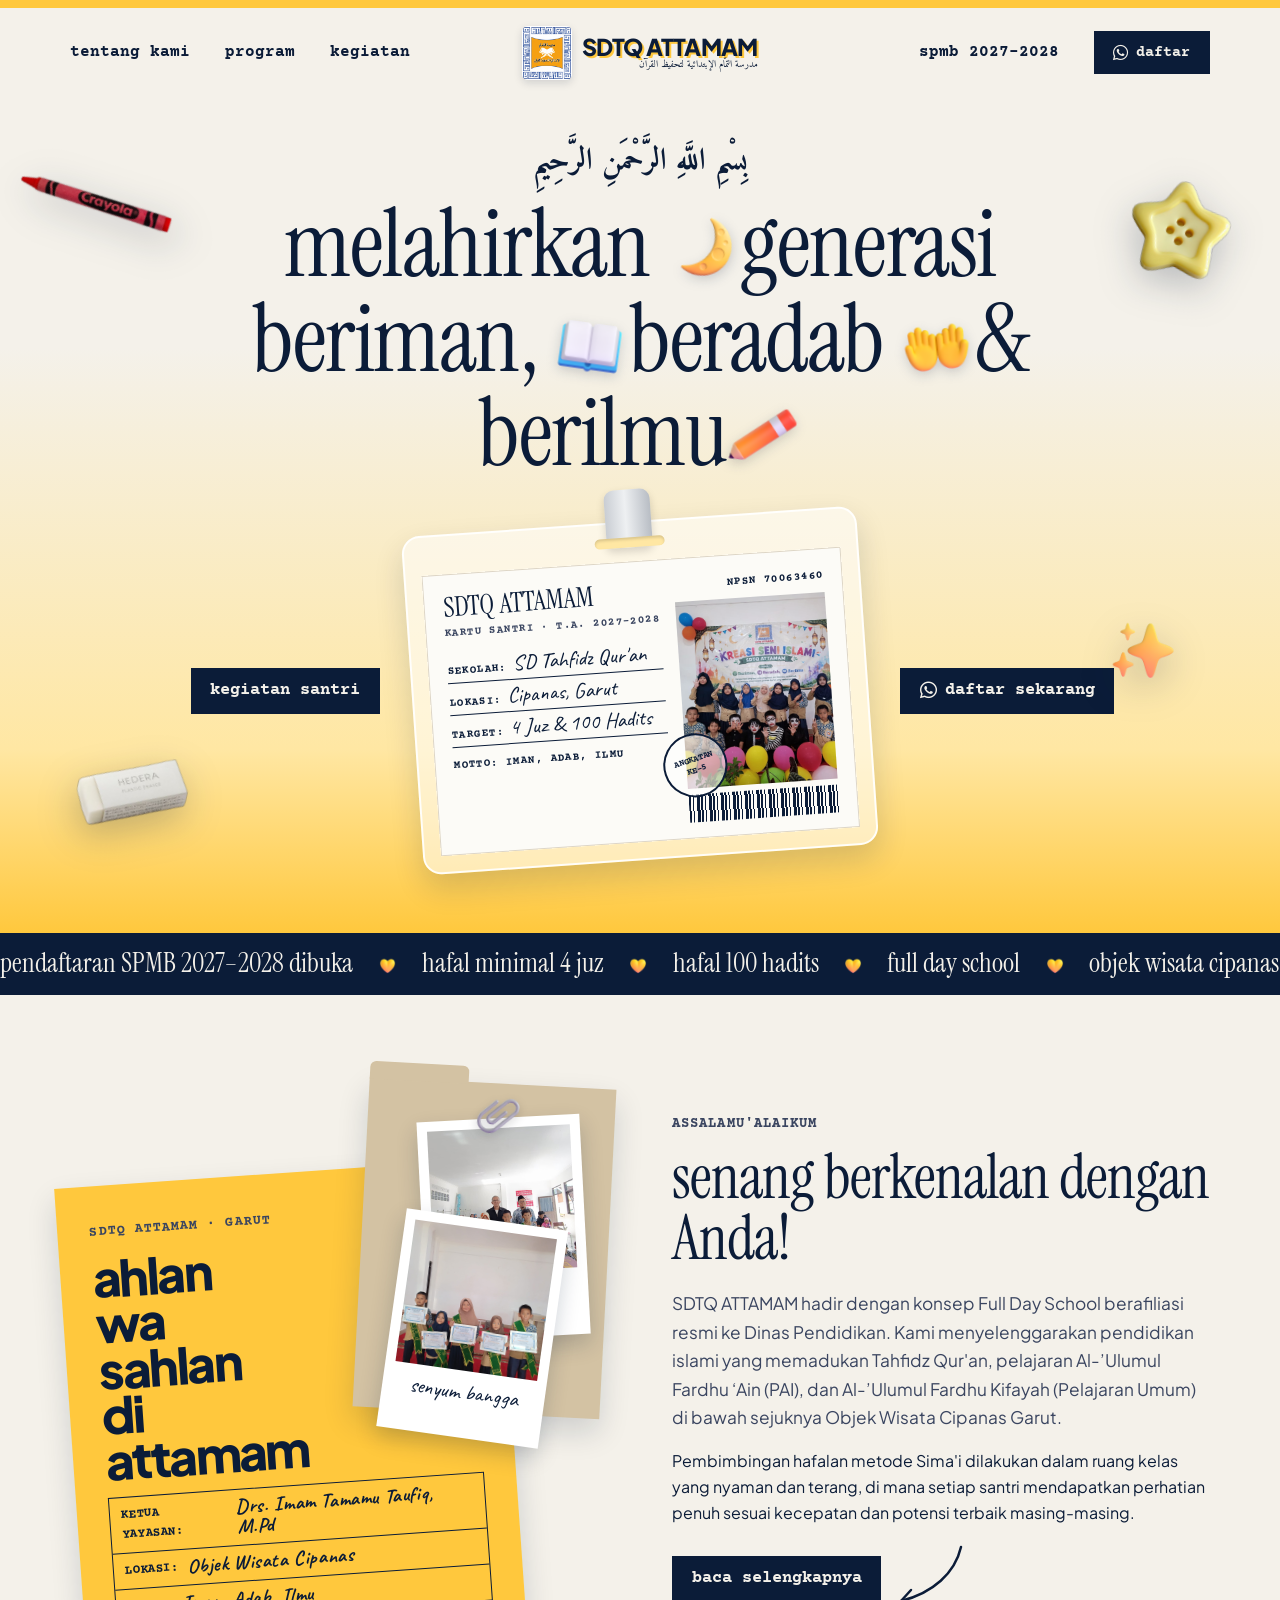
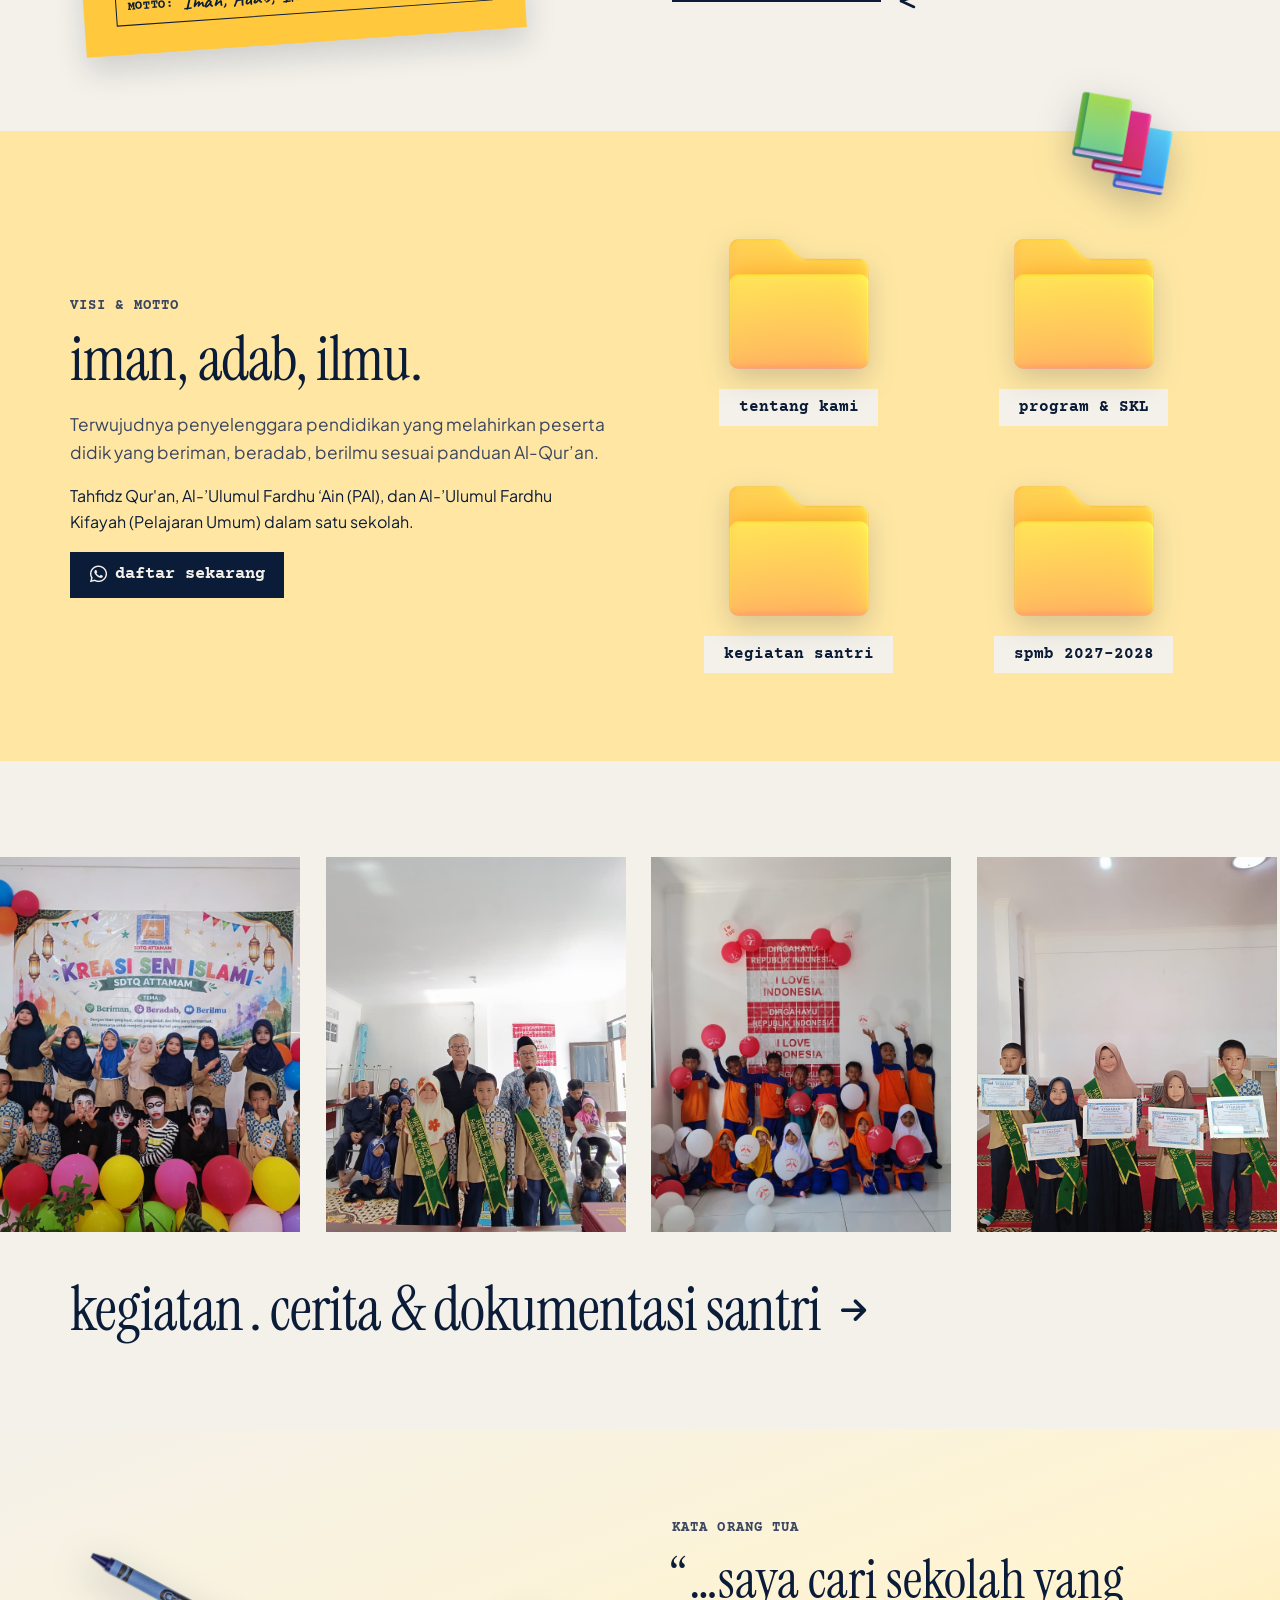
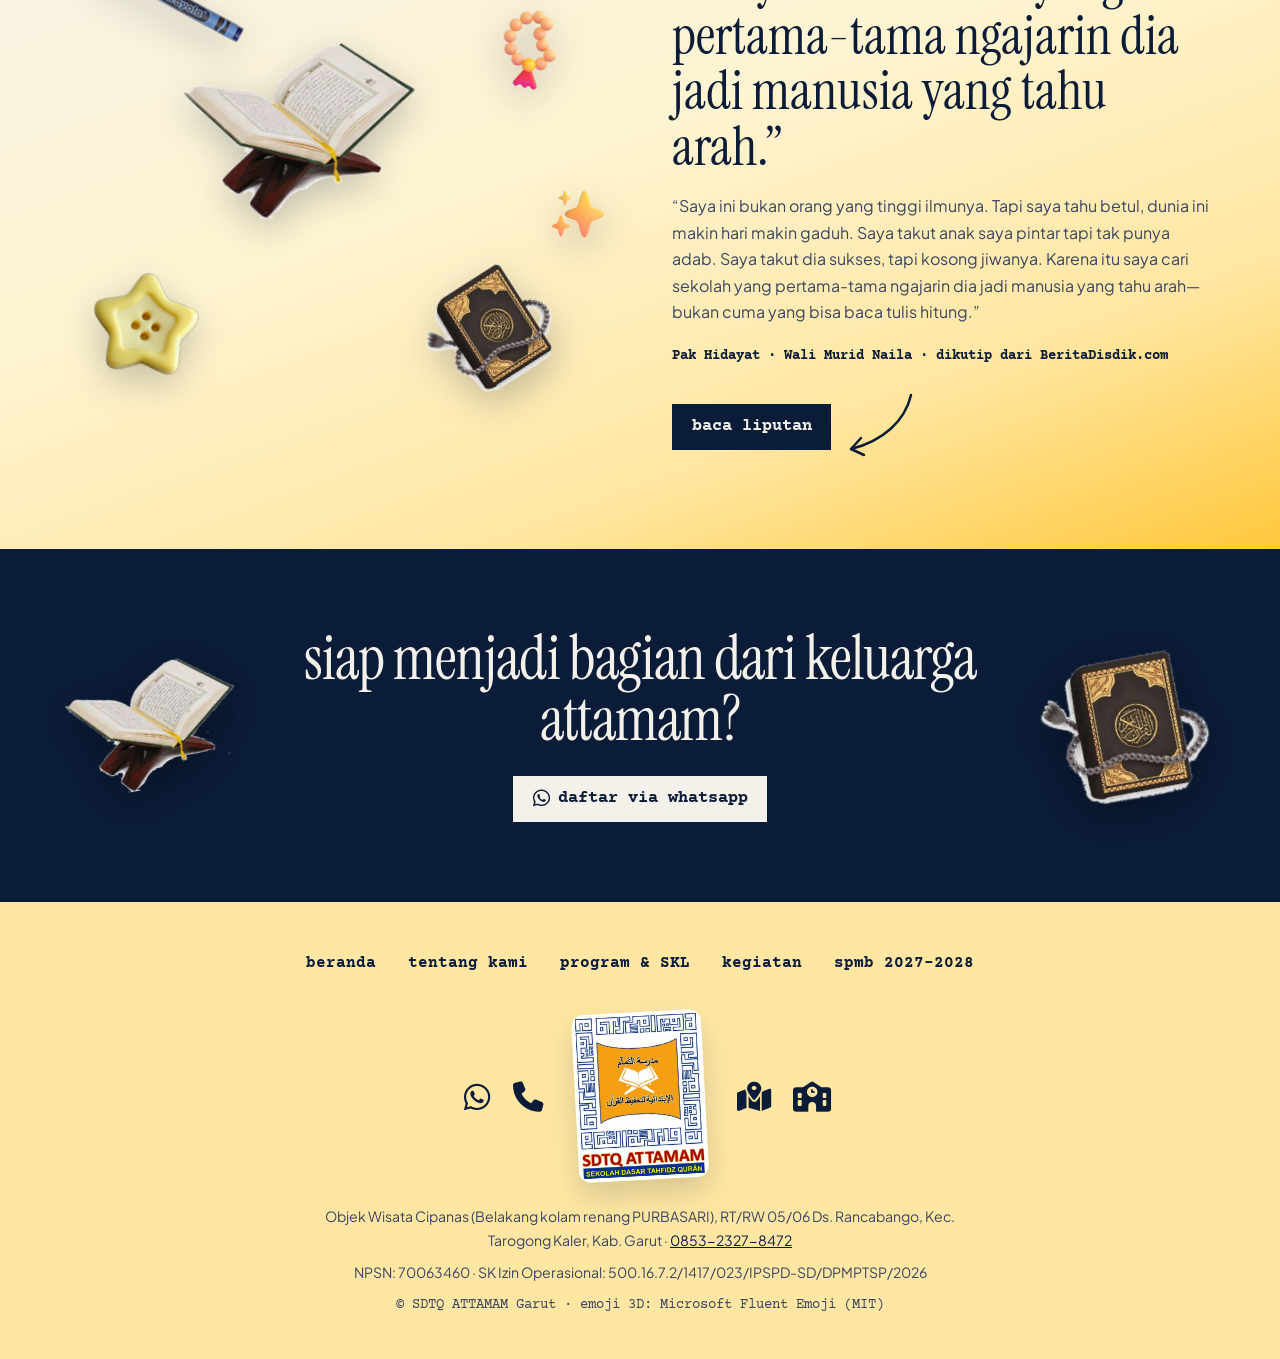
==== commit eeedc9ce: "Use the clean school logo, add portraits of Ketua Yayasan and Ustadz Irfan - New logo from the schoo" ====
--- a/index.html
+++ b/index.html
@@ -21,7 +21,7 @@
     <link rel="preconnect" href="https://fonts.gstatic.com" crossorigin>
     <link href="https://fonts.googleapis.com/css2?family=Amiri:wght@400;700&family=Caveat:wght@500;700&family=Courier+Prime:wght@400;700&family=Instrument+Serif:ital@0;1&family=Plus+Jakarta+Sans:wght@400;500;600;700;800&display=swap" rel="stylesheet">
     <link rel="stylesheet" href="https://cdnjs.cloudflare.com/ajax/libs/font-awesome/6.4.0/css/all.min.css">
-    <link rel="stylesheet" href="styles.css?v=5.0">
+    <link rel="stylesheet" href="styles.css?v=5.1">
 </head>
 <body>
 
@@ -29,8 +29,8 @@
     <header class="nav">
         <div class="wrap nav__isi">
             <a class="merek" href="index.html">
-                <img src="images/logo.png" alt="" width="83" height="96">
-                <span class="merek__nama">SDTQ ATTAMAM<small lang="ar" dir="rtl">مدرسة التمام الإبتدائية لتحفيظ القرأن</small></span>
+                <img src="images/logo.png" alt="" width="167" height="180">
+                <span class="merek__nama">SDTQ ATTAMAM<small lang="ar" dir="rtl">مدرسة التمّام الإبتدائية لتحفيظ القرآن</small></span>
             </a>
             <nav id="navTautan" aria-label="Menu utama">
                 <div class="nav__grup nav__grup--kiri">
@@ -218,9 +218,8 @@
                     <a href="https://wa.me/6285323278472?text=Assalamu%27alaikum%2C%20saya%20ingin%20mendaftar%20SPMB%20SDTQ%20ATTAMAM" target="_blank" rel="noopener" aria-label="WhatsApp Panitia SPMB"><i class="fab fa-whatsapp"></i></a>
                     <a href="tel:+6285323278472" aria-label="Telepon 0853-2327-8472"><i class="fas fa-phone"></i></a>
                 </div>
-                <a class="merek" href="index.html">
-                    <img src="images/logo.png" alt="" width="83" height="96">
-                    <span class="merek__nama">SDTQ ATTAMAM<small lang="ar" dir="rtl">مدرسة التمام الإبتدائية لتحفيظ القرأن</small></span>
+                <a class="kaki__logo" href="index.html">
+                    <img src="images/logo-full.jpg" alt="Logo SDTQ ATTAMAM, Sekolah Dasar Tahfidz Qurān" width="464" height="600" loading="lazy">
                 </a>
                 <div class="kaki__ikon">
                     <a href="https://maps.app.goo.gl/VsmUSFrKCvpzm6Zo8" target="_blank" rel="noopener" aria-label="Lokasi di Google Maps"><i class="fas fa-map-location-dot"></i></a>
--- a/styles.css
+++ b/styles.css
@@ -259,6 +259,8 @@
 .merek img {
     height: 54px;
     width: auto;
+    border-radius: 6px;
+    box-shadow: 0 3px 8px rgba(11, 28, 56, 0.15);
 }
 
 .merek__nama {
@@ -932,6 +934,7 @@
     display: grid;
     grid-template-columns: repeat(3, 1fr);
     gap: 2rem;
+    align-items: start; /* papan tanpa foto tidak ikut setinggi papan berfoto */
 }
 
 .papan {
@@ -974,10 +977,54 @@
     padding: 0 1rem 1.2rem;
 }
 
+/* Foto potongan (tanpa latar) di lingkaran kuning, kepala menyembul ke atas */
+.papan__foto {
+    position: relative;
+    display: block;
+    width: 140px;
+    height: 140px;
+    margin: 2.6rem auto 0;
+    border-radius: 50%;
+    background: var(--kuning-muda);
+    box-shadow: inset 0 0 0 3px var(--kuning);
+    clip-path: inset(-70px 0 0 0 round 0 0 70px 70px);
+}
+
+.papan__foto img {
+    position: absolute;
+    left: 50%;
+    bottom: 0;
+    width: 118%;
+    max-width: none;
+    transform: translateX(-50%);
+}
+
 .papan--ketua {
-    max-width: 560px;
+    max-width: 640px;
     margin: 0 auto 3rem;
     transform: rotate(-1deg);
+}
+
+.papan--ketua .papan__isi {
+    display: flex;
+    align-items: center;
+    gap: 1.6rem;
+    padding: 0 1.8rem 0.4rem;
+    text-align: left;
+}
+
+.papan--ketua .papan__foto {
+    flex: none;
+    width: 170px;
+    height: 170px;
+    margin: 3.2rem 0 1.2rem;
+    clip-path: inset(-80px 0 0 0 round 0 0 85px 85px);
+}
+
+.papan--ketua .papan__nama,
+.papan--ketua .papan__peran {
+    padding-left: 0;
+    padding-right: 0;
 }
 
 .papan--ketua .papan__atas {
@@ -1366,8 +1413,11 @@
     color: var(--teks);
 }
 
-.kaki .merek {
-    order: 0;
+.kaki__logo img {
+    width: 130px;
+    border-radius: 12px;
+    box-shadow: var(--bayang);
+    transform: rotate(-3deg);
 }
 
 .kaki p {
@@ -1587,6 +1637,16 @@
         text-align: center;
     }
 
+    .papan--ketua .papan__isi {
+        flex-direction: column;
+        gap: 0;
+        text-align: center;
+    }
+
+    .papan--ketua .papan__foto {
+        margin: 3rem auto 0;
+    }
+
     .kaki__tengah {
         grid-template-columns: 1fr;
         gap: 1.2rem;
@@ -1597,8 +1657,8 @@
         justify-content: center;
     }
 
-    .kaki .merek {
-        justify-content: center;
+    .kaki__logo {
+        justify-self: center;
         grid-row: 1;
     }
 
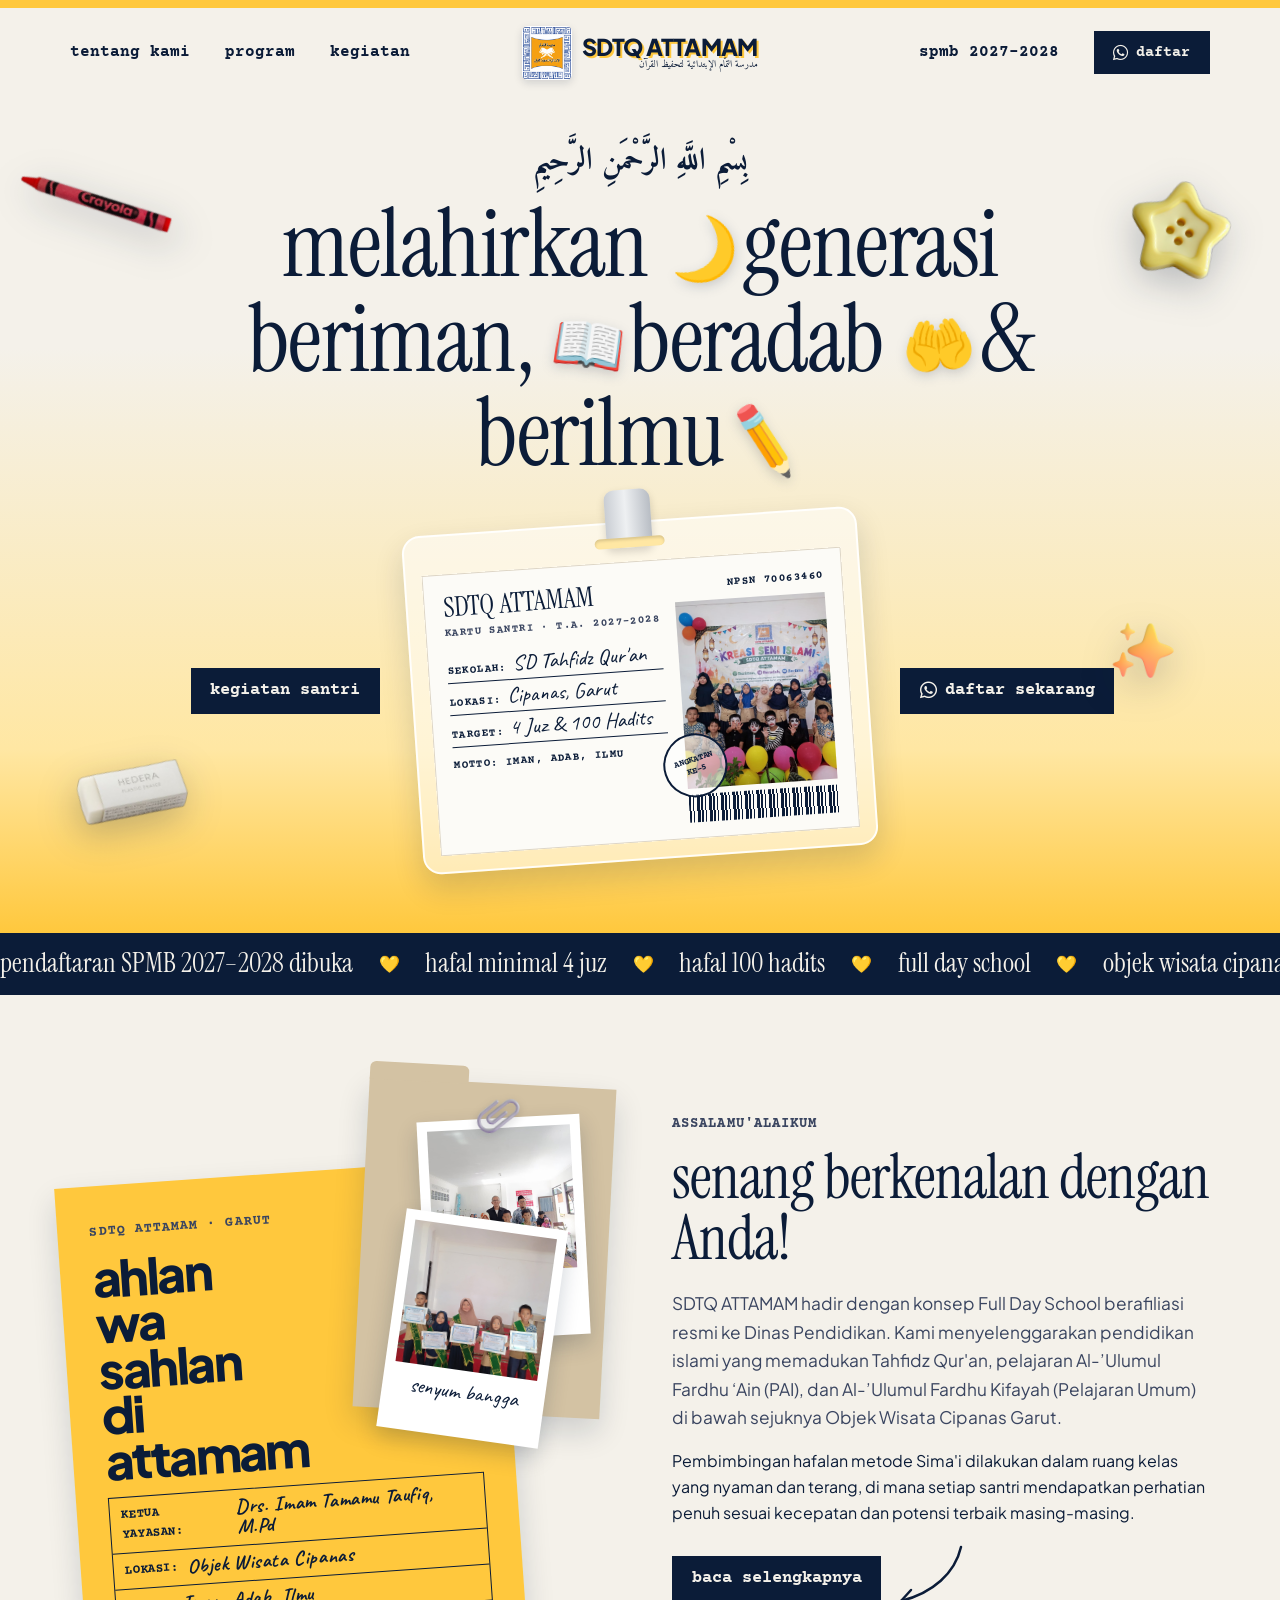
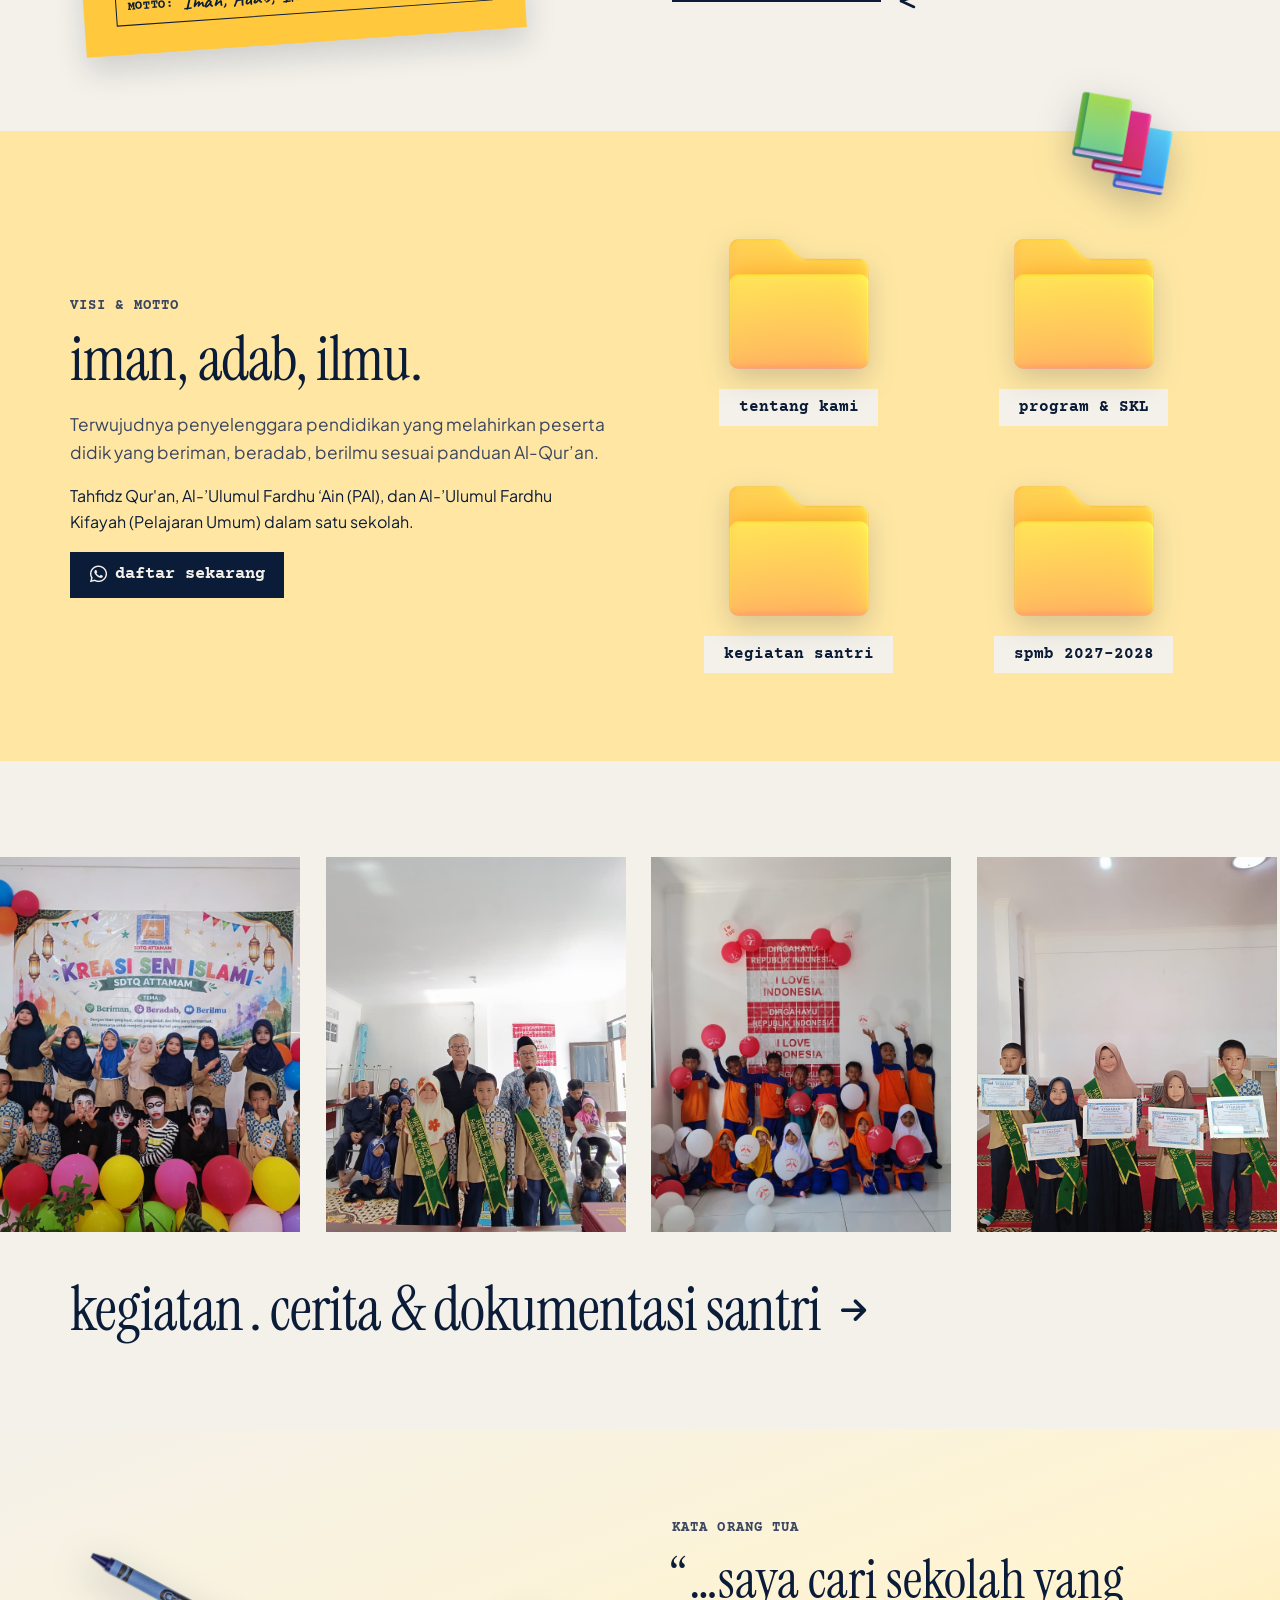
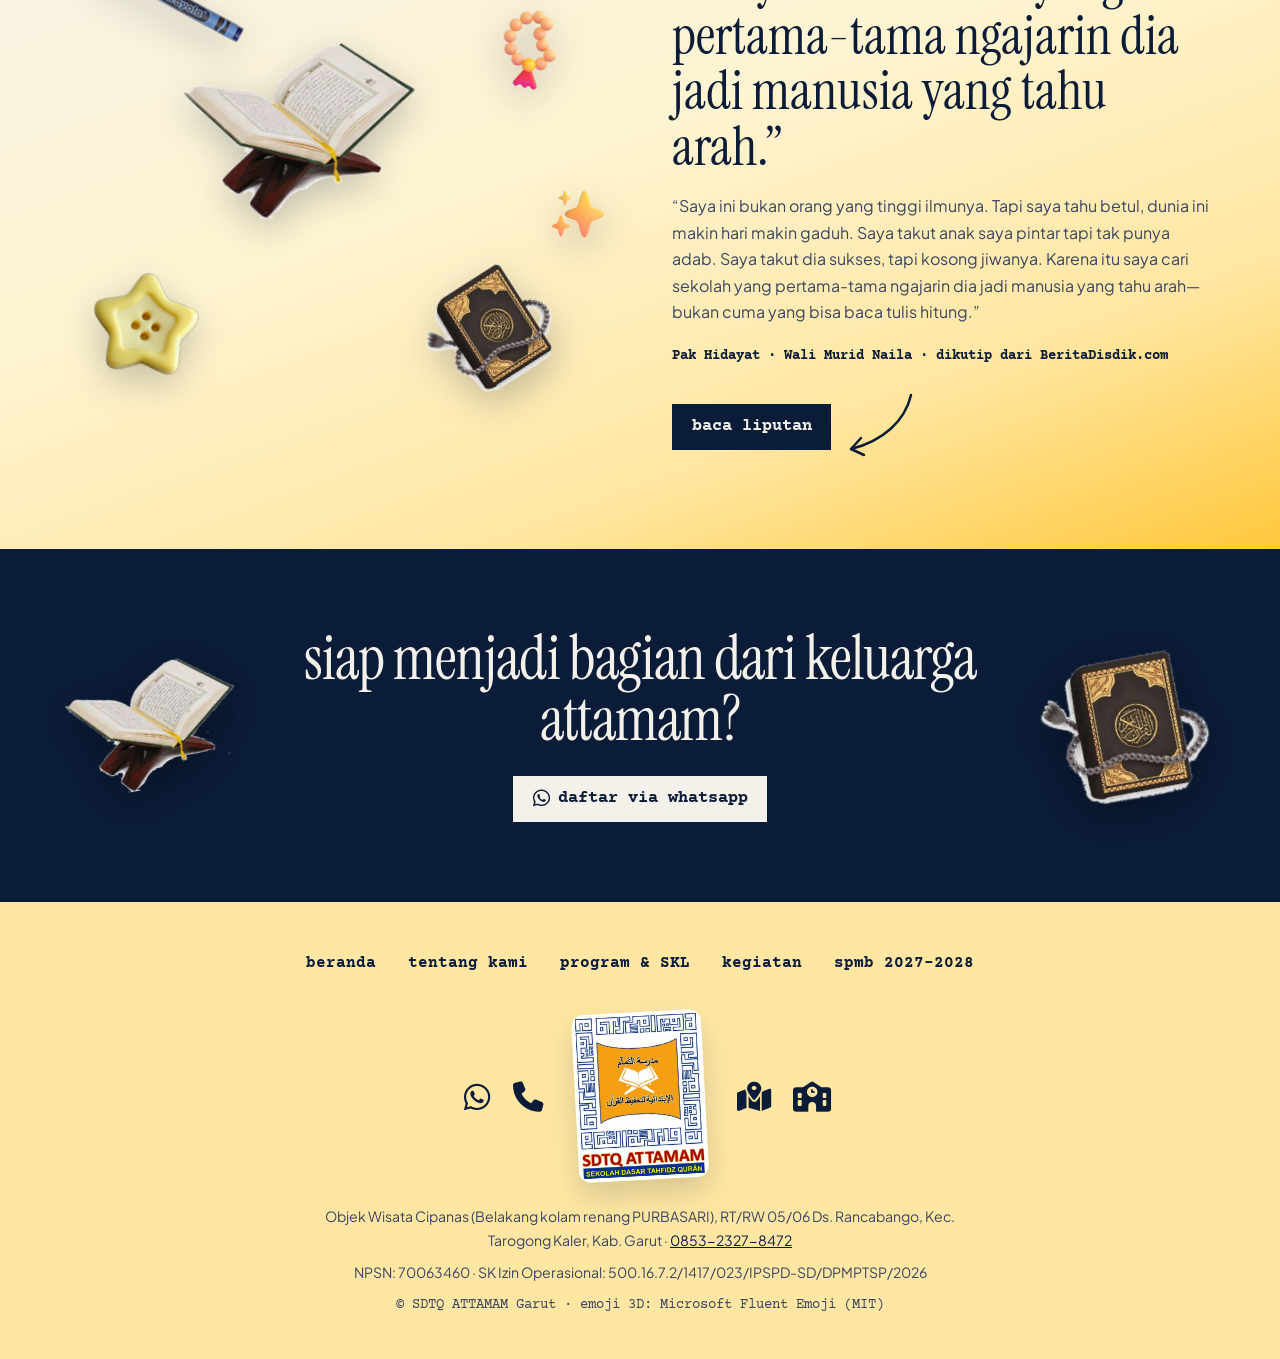
==== commit e56c5864: "Native emoji in headlines and ticker (iOS emoji on Apple devices) - Headline and ticker emoji are no" ====
--- a/index.html
+++ b/index.html
@@ -21,7 +21,7 @@
     <link rel="preconnect" href="https://fonts.gstatic.com" crossorigin>
     <link href="https://fonts.googleapis.com/css2?family=Amiri:wght@400;700&family=Caveat:wght@500;700&family=Courier+Prime:wght@400;700&family=Instrument+Serif:ital@0;1&family=Plus+Jakarta+Sans:wght@400;500;600;700;800&display=swap" rel="stylesheet">
     <link rel="stylesheet" href="https://cdnjs.cloudflare.com/ajax/libs/font-awesome/6.4.0/css/all.min.css">
-    <link rel="stylesheet" href="styles.css?v=5.1">
+    <link rel="stylesheet" href="styles.css?v=5.3">
 </head>
 <body>
 
@@ -60,7 +60,7 @@
 
             <div class="wrap">
                 <p class="hero__arab arab" lang="ar" dir="rtl">بِسْمِ اللَّهِ الرَّحْمَنِ الرَّحِيمِ</p>
-                <h1>melahirkan <img class="emo" src="images/emoji/crescent.png" alt="" style="--r:-18deg">generasi beriman, <img class="emo" src="images/emoji/open_book.png" alt="" style="--r:8deg">beradab <img class="emo" src="images/emoji/palms.png" alt="" style="--r:-6deg">&amp; berilmu<img class="emo" src="images/emoji/pencil.png" alt="" style="--r:12deg"></h1>
+                <h1>melahirkan <span class="emo" aria-hidden="true" style="--r:-18deg">🌙</span>generasi beriman, <span class="emo" aria-hidden="true" style="--r:8deg">📖</span>beradab <span class="emo" aria-hidden="true" style="--r:-6deg">🤲</span>&amp; <span class="nowrap">berilmu<span class="emo" aria-hidden="true" style="--r:12deg">✏️</span></span></h1>
 
                 <div class="hero__panggung">
                     <a class="btn" href="kegiatan.html">kegiatan santri</a>
@@ -92,7 +92,7 @@
         </section>
 
         <div class="pita" aria-hidden="true">
-            <div class="pita__t"><span>pendaftaran SPMB 2027–2028 dibuka<img src="images/emoji/heart.png" alt="">hafal minimal 4 juz<img src="images/emoji/heart.png" alt="">hafal 100 hadits<img src="images/emoji/heart.png" alt="">full day school<img src="images/emoji/heart.png" alt="">objek wisata cipanas garut<img src="images/emoji/heart.png" alt=""></span><span>pendaftaran SPMB 2027–2028 dibuka<img src="images/emoji/heart.png" alt="">hafal minimal 4 juz<img src="images/emoji/heart.png" alt="">hafal 100 hadits<img src="images/emoji/heart.png" alt="">full day school<img src="images/emoji/heart.png" alt="">objek wisata cipanas garut<img src="images/emoji/heart.png" alt=""></span></div>
+            <div class="pita__t"><span>pendaftaran SPMB 2027–2028 dibuka<span class="pita__hati">💛</span>hafal minimal 4 juz<span class="pita__hati">💛</span>hafal 100 hadits<span class="pita__hati">💛</span>full day school<span class="pita__hati">💛</span>objek wisata cipanas garut<span class="pita__hati">💛</span></span><span>pendaftaran SPMB 2027–2028 dibuka<span class="pita__hati">💛</span>hafal minimal 4 juz<span class="pita__hati">💛</span>hafal 100 hadits<span class="pita__hati">💛</span>full day school<span class="pita__hati">💛</span>objek wisata cipanas garut<span class="pita__hati">💛</span></span></div>
         </div>
 
         <!-- SAMBUTAN -->
--- a/styles.css
+++ b/styles.css
@@ -109,13 +109,25 @@
     font-weight: 700;
 }
 
-/* Emoji 3D di tengah kalimat, seperti stiker kecil */
+/* Emoji asli perangkat (di iPhone tampil sebagai emoji iOS) di tengah kalimat */
+.emo,
+.pita__hati {
+    font-family: "Apple Color Emoji", "Segoe UI Emoji", "Noto Color Emoji", sans-serif;
+    font-style: normal;
+    font-weight: 400;
+    letter-spacing: 0;
+    line-height: 1;
+}
+
+.nowrap {
+    white-space: nowrap;
+}
+
 .emo {
     display: inline-block;
-    width: 0.72em;
-    height: 0.72em;
-    vertical-align: -0.04em;
-    margin: 0 0.04em;
+    font-size: 0.62em;
+    vertical-align: 0.1em;
+    margin: 0 0.06em;
     transform: rotate(var(--r, -8deg));
     filter: drop-shadow(0 4px 6px rgba(11, 28, 56, 0.18));
 }
@@ -498,12 +510,10 @@
     animation: geser 45s linear infinite;
 }
 
-.pita__t img {
-    display: inline-block;
-    width: 1.1rem;
-    height: 1.1rem;
+.pita__hati {
+    font-size: 1.05rem;
     margin: 0 1.6rem;
-    vertical-align: -0.05em;
+    vertical-align: 0.15em;
 }
 
 @keyframes geser {
@@ -1680,7 +1690,7 @@
         text-align: center;
     }
 
-    .pita__t span:nth-child(n+2) {
+    .pita__t > span:nth-child(n+2) {
         display: none;
     }
 }
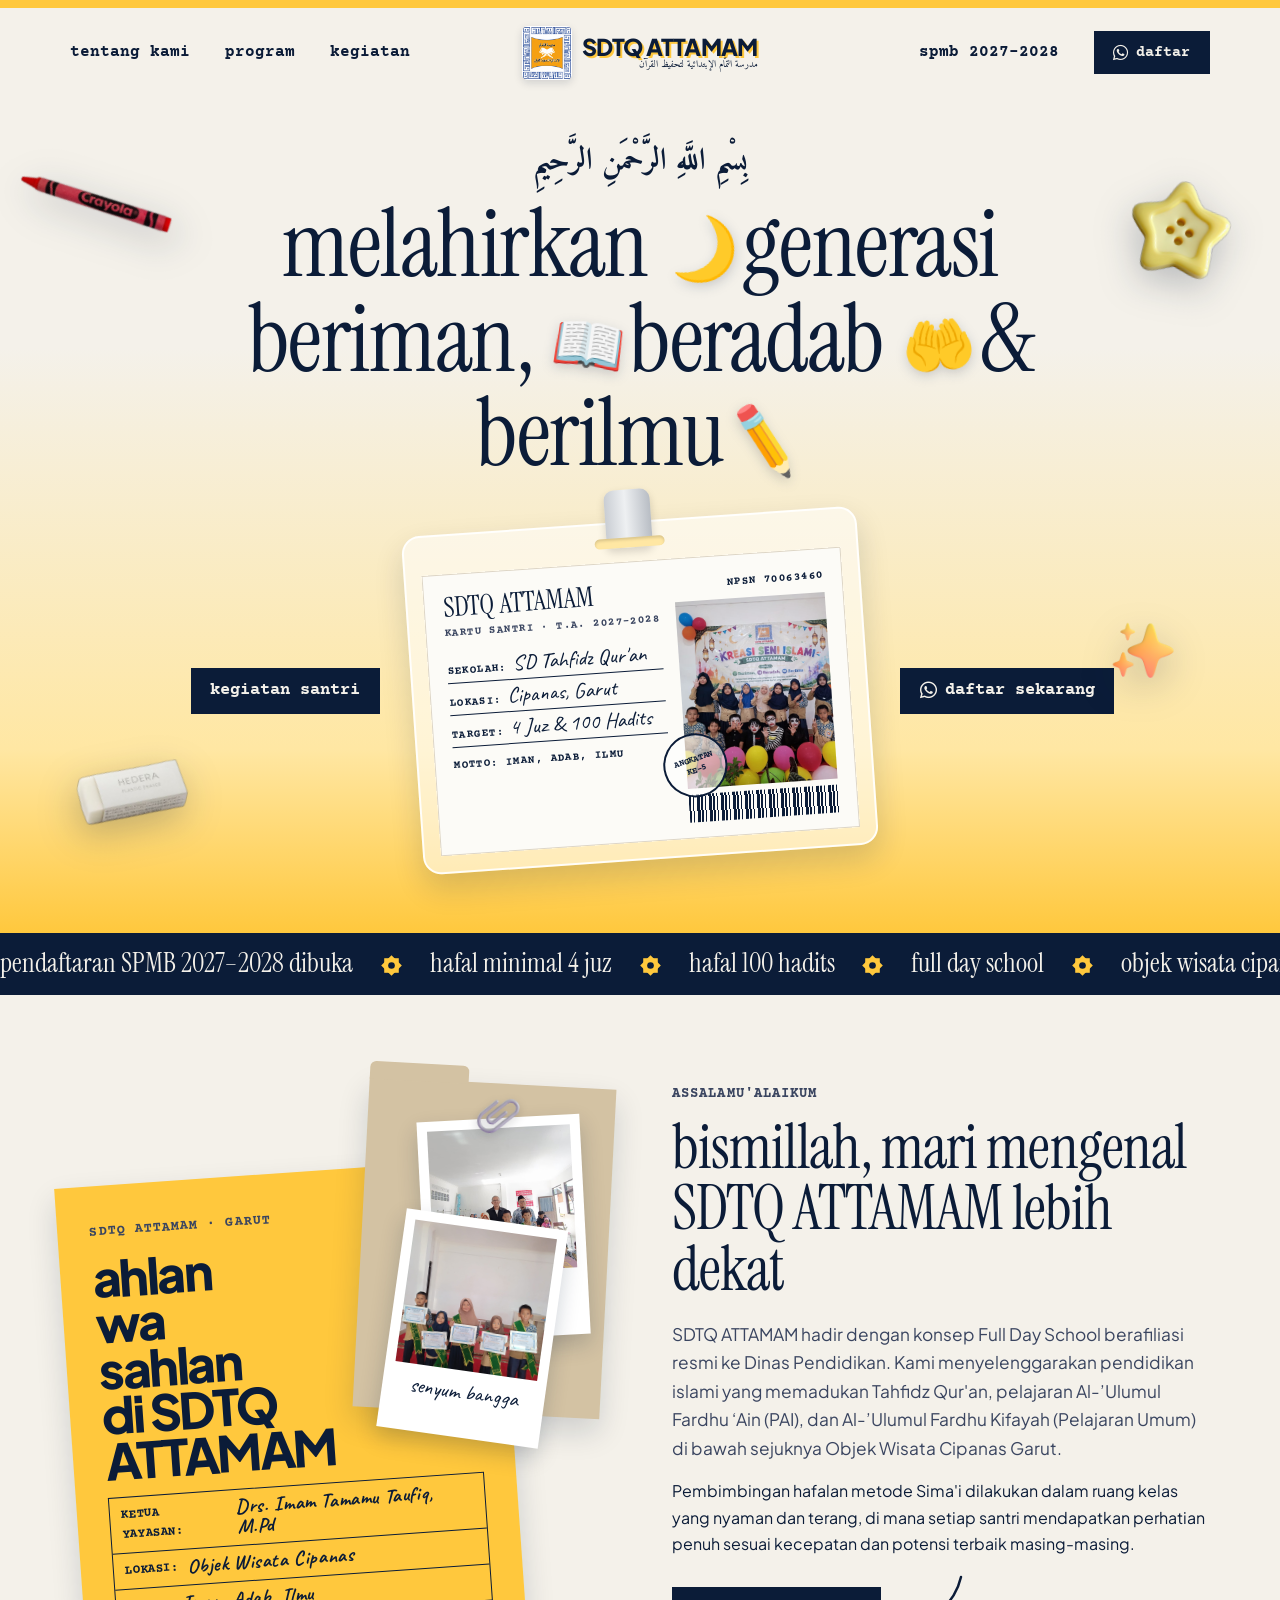
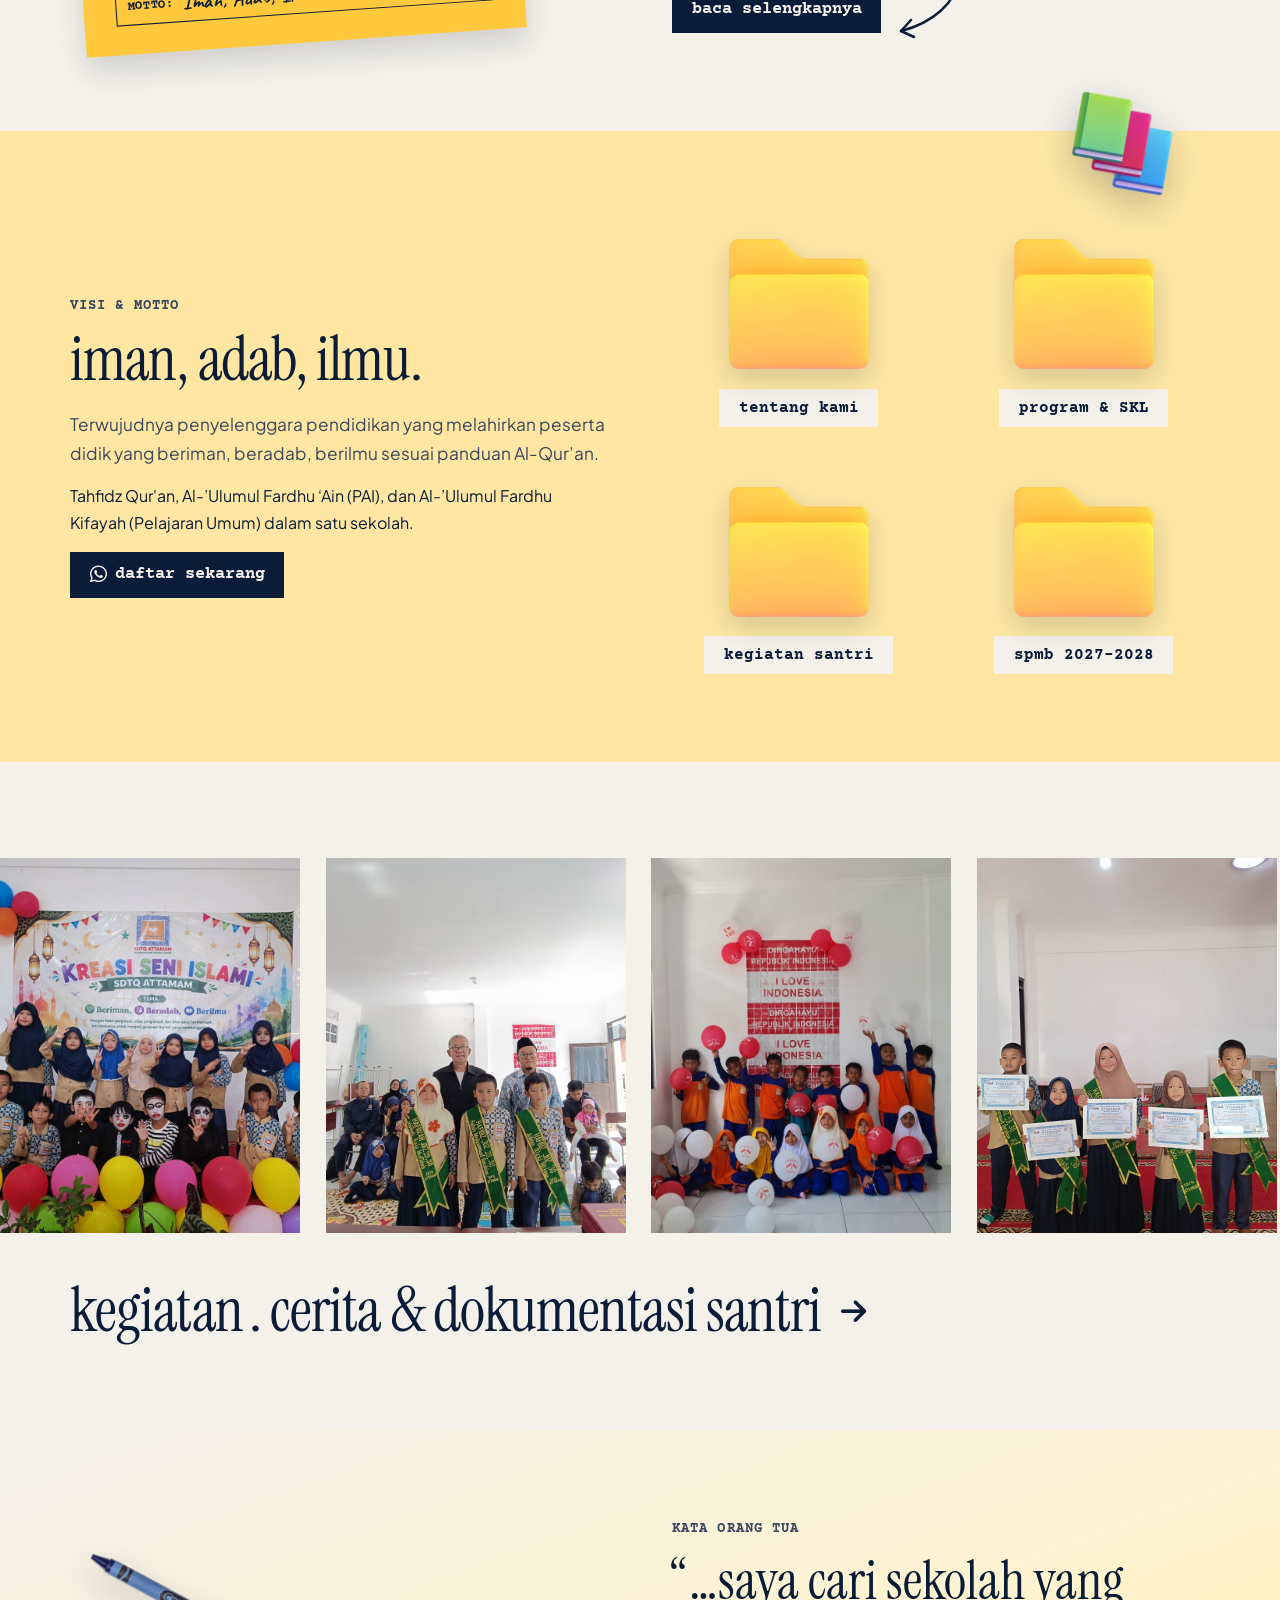
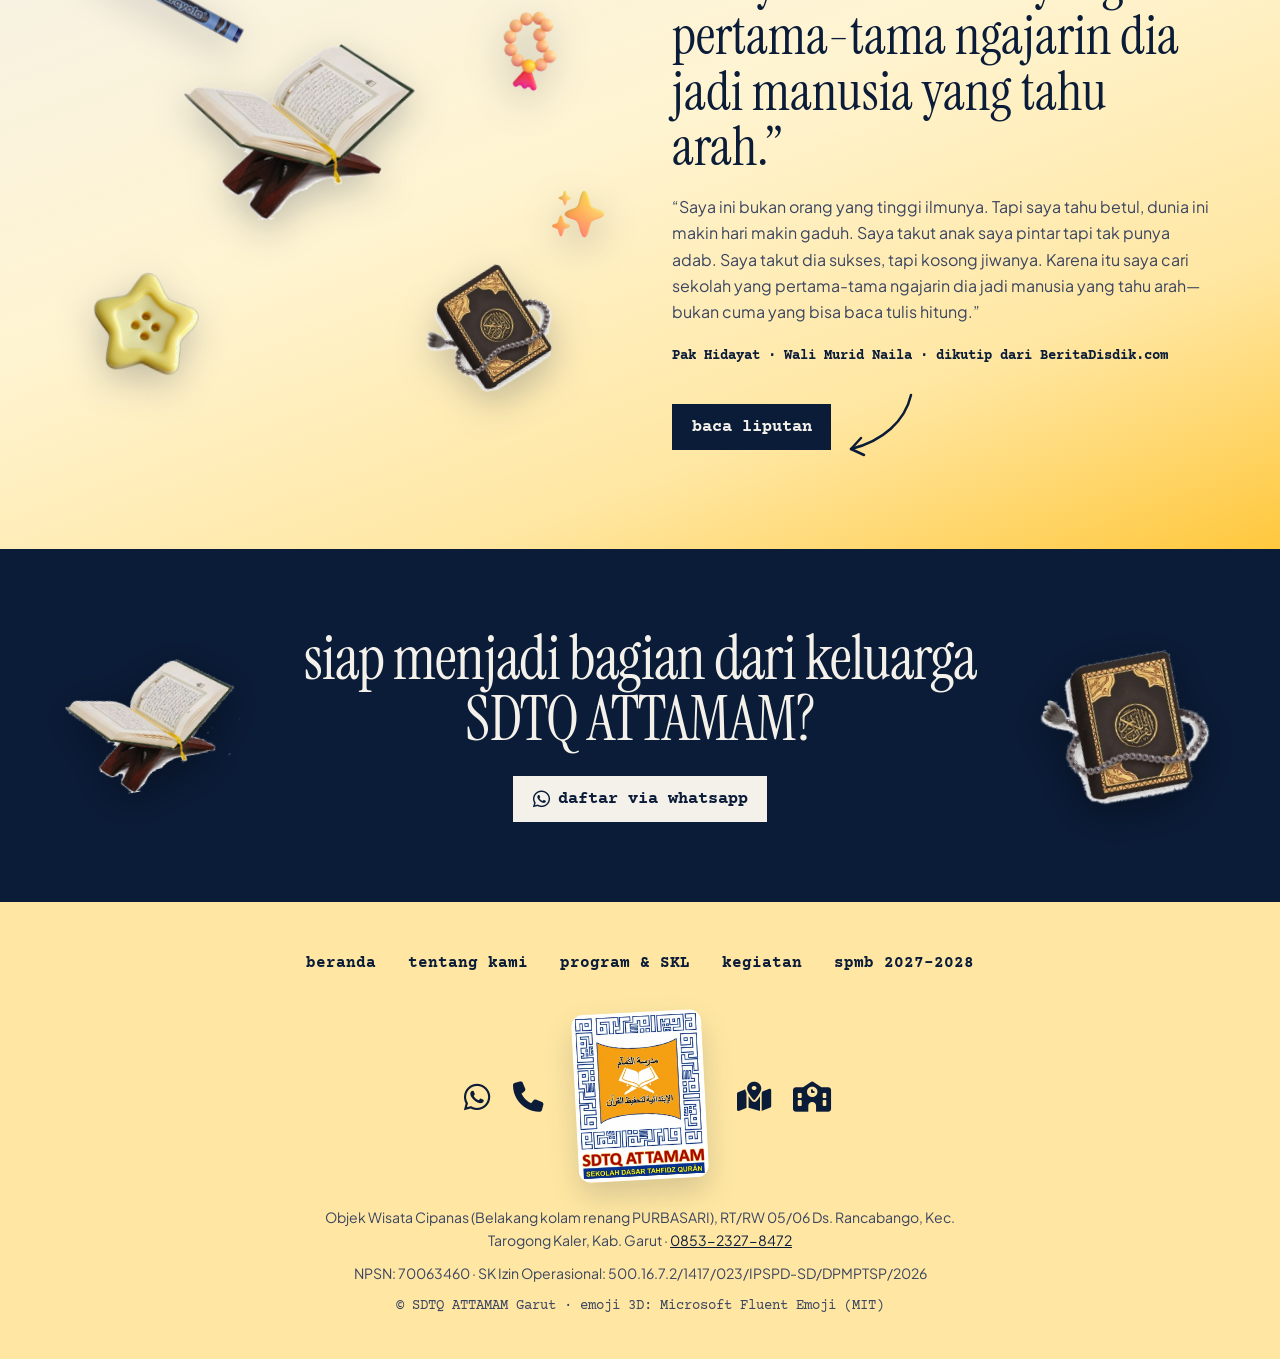
==== commit d39689b5: "Islamic wording, full school name, rub el hizb ticker marks, cache-safe logo files - Welcome heading" ====
--- a/index.html
+++ b/index.html
@@ -6,8 +6,8 @@
     <title>SDTQ ATTAMAM — Sekolah Dasar Tahfidz Qur’an Garut</title>
     <meta name="description" content="Sekolah Dasar Tahfidz Qur’an (SDTQ) ATTAMAM Garut. Pendidikan unggulan berbasis Aqidah Sohihah, Adab Hasanah, dan Hafalan Al-Qur'an. Full Day School T.A. 2027-2028.">
     <meta name="theme-color" content="#0B1C38">
-    <link rel="icon" type="image/png" href="images/favicon.png">
-    <link rel="apple-touch-icon" href="images/apple-touch-icon.png">
+    <link rel="icon" type="image/png" href="images/favicon-sdtq-attamam.png">
+    <link rel="apple-touch-icon" href="images/apple-touch-icon-sdtq-attamam.png">
     <meta property="og:type" content="website">
     <meta property="og:url" content="https://sdtq-attamam.com/">
     <meta property="og:title" content="SDTQ ATTAMAM Garut — Sekolah Dasar Tahfidz Qur'an">
@@ -21,7 +21,7 @@
     <link rel="preconnect" href="https://fonts.gstatic.com" crossorigin>
     <link href="https://fonts.googleapis.com/css2?family=Amiri:wght@400;700&family=Caveat:wght@500;700&family=Courier+Prime:wght@400;700&family=Instrument+Serif:ital@0;1&family=Plus+Jakarta+Sans:wght@400;500;600;700;800&display=swap" rel="stylesheet">
     <link rel="stylesheet" href="https://cdnjs.cloudflare.com/ajax/libs/font-awesome/6.4.0/css/all.min.css">
-    <link rel="stylesheet" href="styles.css?v=5.3">
+    <link rel="stylesheet" href="styles.css?v=5.7">
 </head>
 <body>
 
@@ -29,7 +29,7 @@
     <header class="nav">
         <div class="wrap nav__isi">
             <a class="merek" href="index.html">
-                <img src="images/logo.png" alt="" width="167" height="180">
+                <img src="images/logo-sdtq-attamam.png" alt="" width="167" height="180">
                 <span class="merek__nama">SDTQ ATTAMAM<small lang="ar" dir="rtl">مدرسة التمّام الإبتدائية لتحفيظ القرآن</small></span>
             </a>
             <nav id="navTautan" aria-label="Menu utama">
@@ -92,7 +92,7 @@
         </section>
 
         <div class="pita" aria-hidden="true">
-            <div class="pita__t"><span>pendaftaran SPMB 2027–2028 dibuka<span class="pita__hati">💛</span>hafal minimal 4 juz<span class="pita__hati">💛</span>hafal 100 hadits<span class="pita__hati">💛</span>full day school<span class="pita__hati">💛</span>objek wisata cipanas garut<span class="pita__hati">💛</span></span><span>pendaftaran SPMB 2027–2028 dibuka<span class="pita__hati">💛</span>hafal minimal 4 juz<span class="pita__hati">💛</span>hafal 100 hadits<span class="pita__hati">💛</span>full day school<span class="pita__hati">💛</span>objek wisata cipanas garut<span class="pita__hati">💛</span></span></div>
+            <div class="pita__t"><span>pendaftaran SPMB 2027–2028 dibuka<span class="pita__tanda">۞</span>hafal minimal 4 juz<span class="pita__tanda">۞</span>hafal 100 hadits<span class="pita__tanda">۞</span>full day school<span class="pita__tanda">۞</span>objek wisata cipanas garut<span class="pita__tanda">۞</span></span><span>pendaftaran SPMB 2027–2028 dibuka<span class="pita__tanda">۞</span>hafal minimal 4 juz<span class="pita__tanda">۞</span>hafal 100 hadits<span class="pita__tanda">۞</span>full day school<span class="pita__tanda">۞</span>objek wisata cipanas garut<span class="pita__tanda">۞</span></span></div>
         </div>
 
         <!-- SAMBUTAN -->
@@ -102,7 +102,7 @@
                     <div class="kolase__kertas">
                         <div>
                             <span class="label">SDTQ ATTAMAM · Garut</span>
-                            <p class="kolase__sapa">ahlan wa sahlan di attamam</p>
+                            <p class="kolase__sapa">ahlan wa sahlan di SDTQ ATTAMAM</p>
                         </div>
                         <dl class="kolase__form">
                             <div><dt>Ketua yayasan:</dt><dd>Drs. Imam Tamamu Taufiq, M.Pd</dd></div>
@@ -125,7 +125,7 @@
 
                 <div>
                     <span class="label">Assalamu'alaikum</span>
-                    <h2>senang berkenalan dengan Anda!</h2>
+                    <h2>bismillah, mari mengenal SDTQ ATTAMAM lebih dekat</h2>
                     <p class="lead" style="margin-top:1.2rem">SDTQ ATTAMAM hadir dengan konsep Full Day School berafiliasi resmi ke Dinas Pendidikan. Kami menyelenggarakan pendidikan islami yang memadukan Tahfidz Qur'an, pelajaran Al-’Ulumul Fardhu ‘Ain (PAI), dan Al-’Ulumul Fardhu Kifayah (Pelajaran Umum) di bawah sejuknya Objek Wisata Cipanas Garut.</p>
                     <p>Pembimbingan hafalan metode Sima'i dilakukan dalam ruang kelas yang nyaman dan terang, di mana setiap santri mendapatkan perhatian penuh sesuai kecepatan dan potensi terbaik masing-masing.</p>
                     <a class="btn" href="tentang.html">baca selengkapnya</a><svg class="panah" viewBox="0 0 74 70" fill="none" stroke="currentColor" stroke-width="2.5" stroke-linecap="round" stroke-linejoin="round" aria-hidden="true"><path d="M70 4 C 64 30 42 50 10 58"/><path d="M20 47 L10 58 L23 64"/></svg>
@@ -195,7 +195,7 @@
             <div class="wrap ajakan__isi">
                 <img src="images/stickers/quran_rehal.png" alt="">
                 <div>
-                    <h2>siap menjadi bagian dari keluarga attamam?</h2>
+                    <h2>siap menjadi bagian dari keluarga SDTQ ATTAMAM?</h2>
                     <a class="btn btn--terang btn--wa" href="https://wa.me/6285323278472?text=Assalamu%27alaikum%2C%20saya%20ingin%20mendaftar%20SPMB%20SDTQ%20ATTAMAM" target="_blank" rel="noopener"><i class="fab fa-whatsapp"></i> daftar via whatsapp</a>
                 </div>
                 <img src="images/stickers/quran_tasbih.png" alt="">
@@ -219,7 +219,7 @@
                     <a href="tel:+6285323278472" aria-label="Telepon 0853-2327-8472"><i class="fas fa-phone"></i></a>
                 </div>
                 <a class="kaki__logo" href="index.html">
-                    <img src="images/logo-full.jpg" alt="Logo SDTQ ATTAMAM, Sekolah Dasar Tahfidz Qurān" width="464" height="600" loading="lazy">
+                    <img src="images/logo-sdtq-attamam-full.jpg" alt="Logo SDTQ ATTAMAM, Sekolah Dasar Tahfidz Qurān" width="464" height="600" loading="lazy">
                 </a>
                 <div class="kaki__ikon">
                     <a href="https://maps.app.goo.gl/VsmUSFrKCvpzm6Zo8" target="_blank" rel="noopener" aria-label="Lokasi di Google Maps"><i class="fas fa-map-location-dot"></i></a>
--- a/styles.css
+++ b/styles.css
@@ -110,8 +110,7 @@
 }
 
 /* Emoji asli perangkat (di iPhone tampil sebagai emoji iOS) di tengah kalimat */
-.emo,
-.pita__hati {
+.emo {
     font-family: "Apple Color Emoji", "Segoe UI Emoji", "Noto Color Emoji", sans-serif;
     font-style: normal;
     font-weight: 400;
@@ -510,10 +509,17 @@
     animation: geser 45s linear infinite;
 }
 
-.pita__hati {
-    font-size: 1.05rem;
+/* tanda rub el hizb (۞) sebagai pemisah, seperti di mushaf */
+.pita__tanda {
+    display: inline-block;
+    width: 1.6rem;
+    height: 1.6rem;
     margin: 0 1.6rem;
-    vertical-align: 0.15em;
+    vertical-align: middle;
+    position: relative;
+    top: -0.12em;
+    font-size: 0; /* karakter ۞ hanya cadangan; bentuknya digambar SVG di bawah */
+    background: url("data:image/svg+xml,%3Csvg xmlns='http://www.w3.org/2000/svg' viewBox='0 0 24 24'%3E%3Cg fill='%23FFC83D'%3E%3Crect x='5' y='5' width='14' height='14'/%3E%3Crect x='5' y='5' width='14' height='14' transform='rotate(45 12 12)'/%3E%3C/g%3E%3Ccircle cx='12' cy='12' r='3.2' fill='%230B1C38'/%3E%3C/svg%3E") center / contain no-repeat;
 }
 
 @keyframes geser {
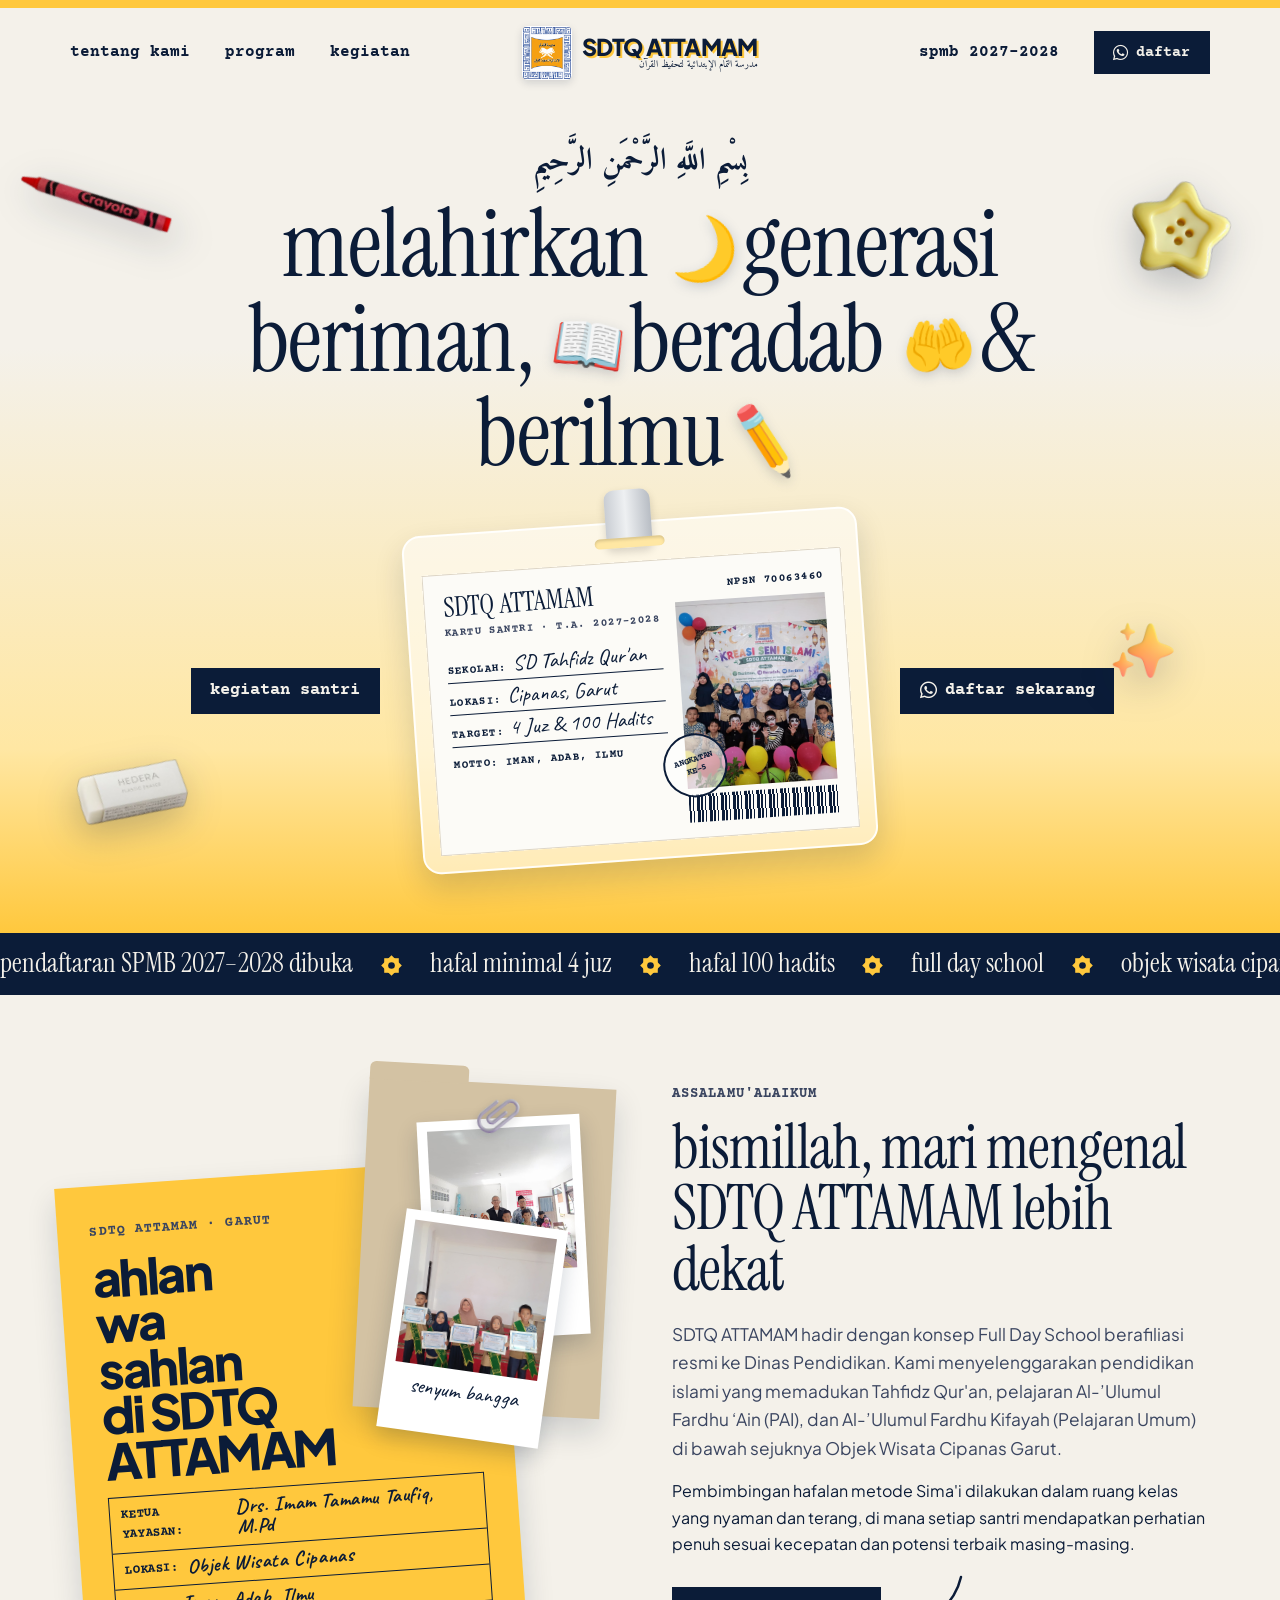
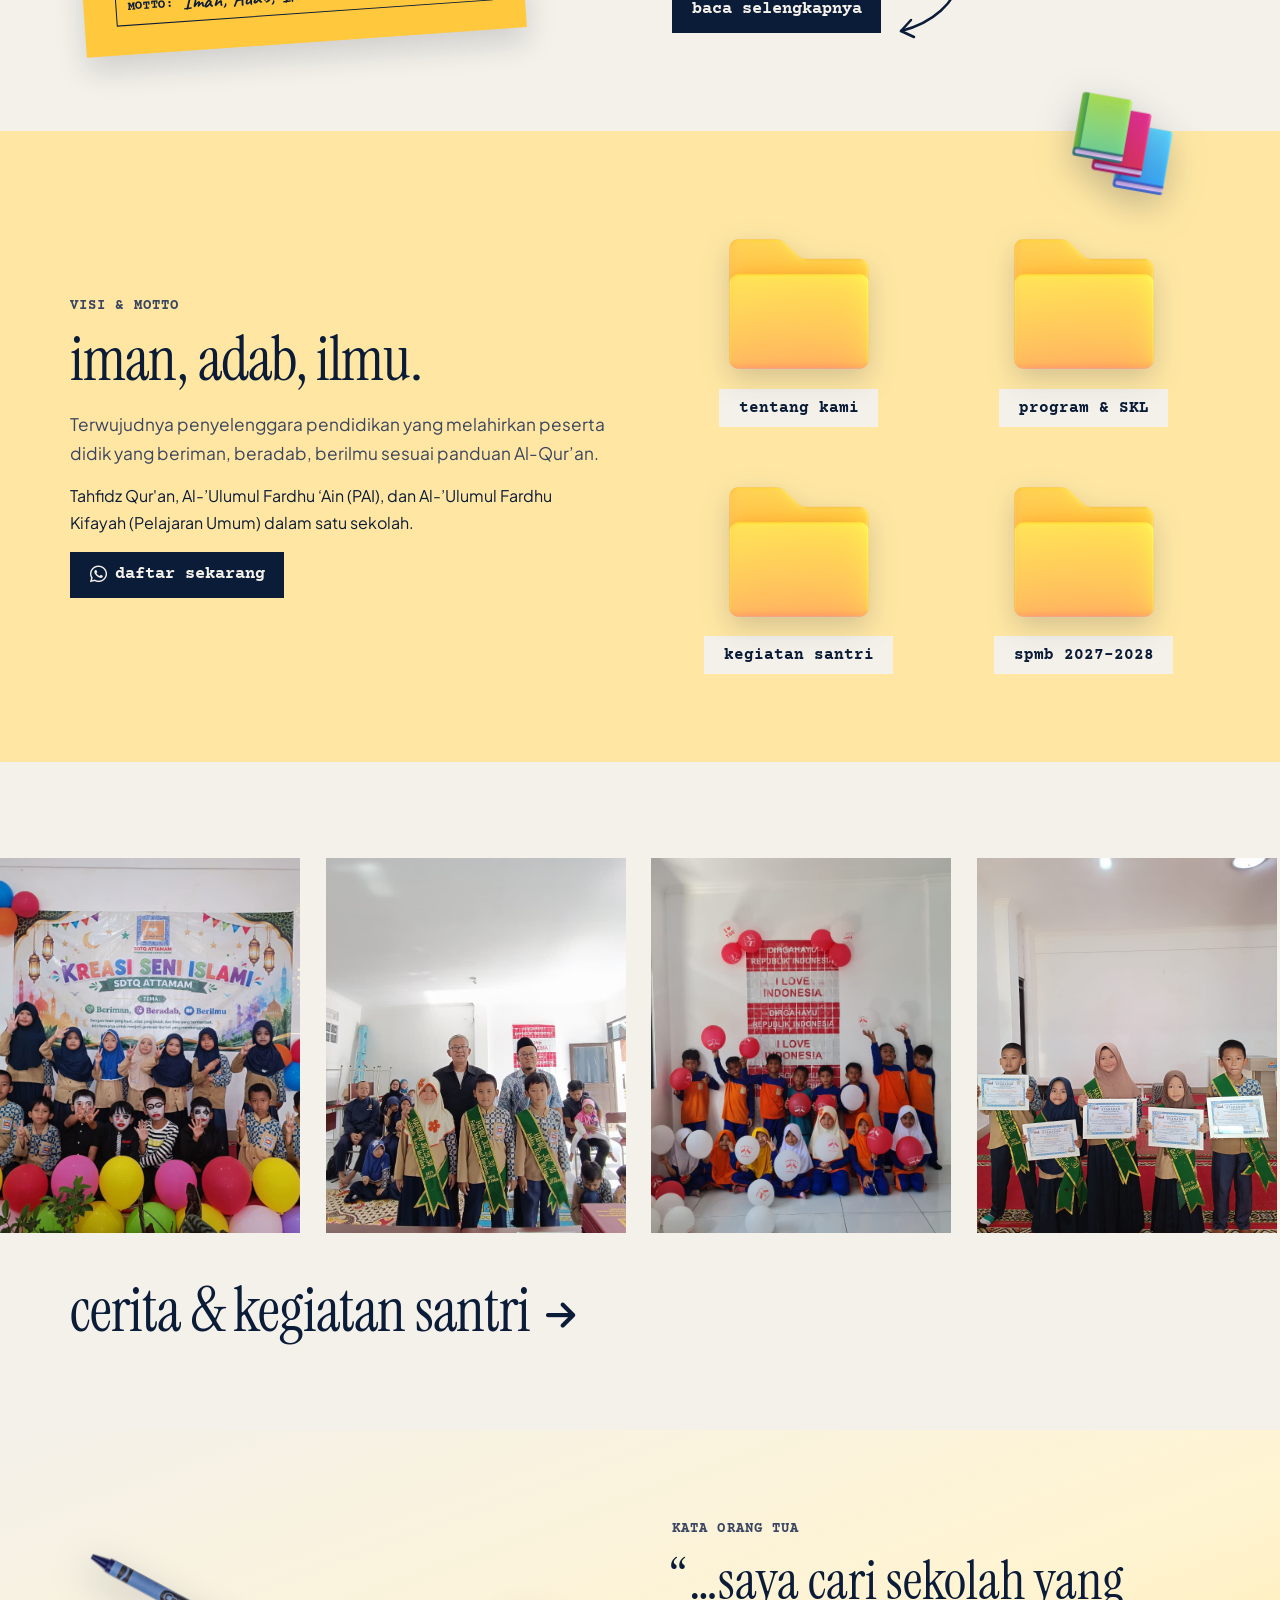
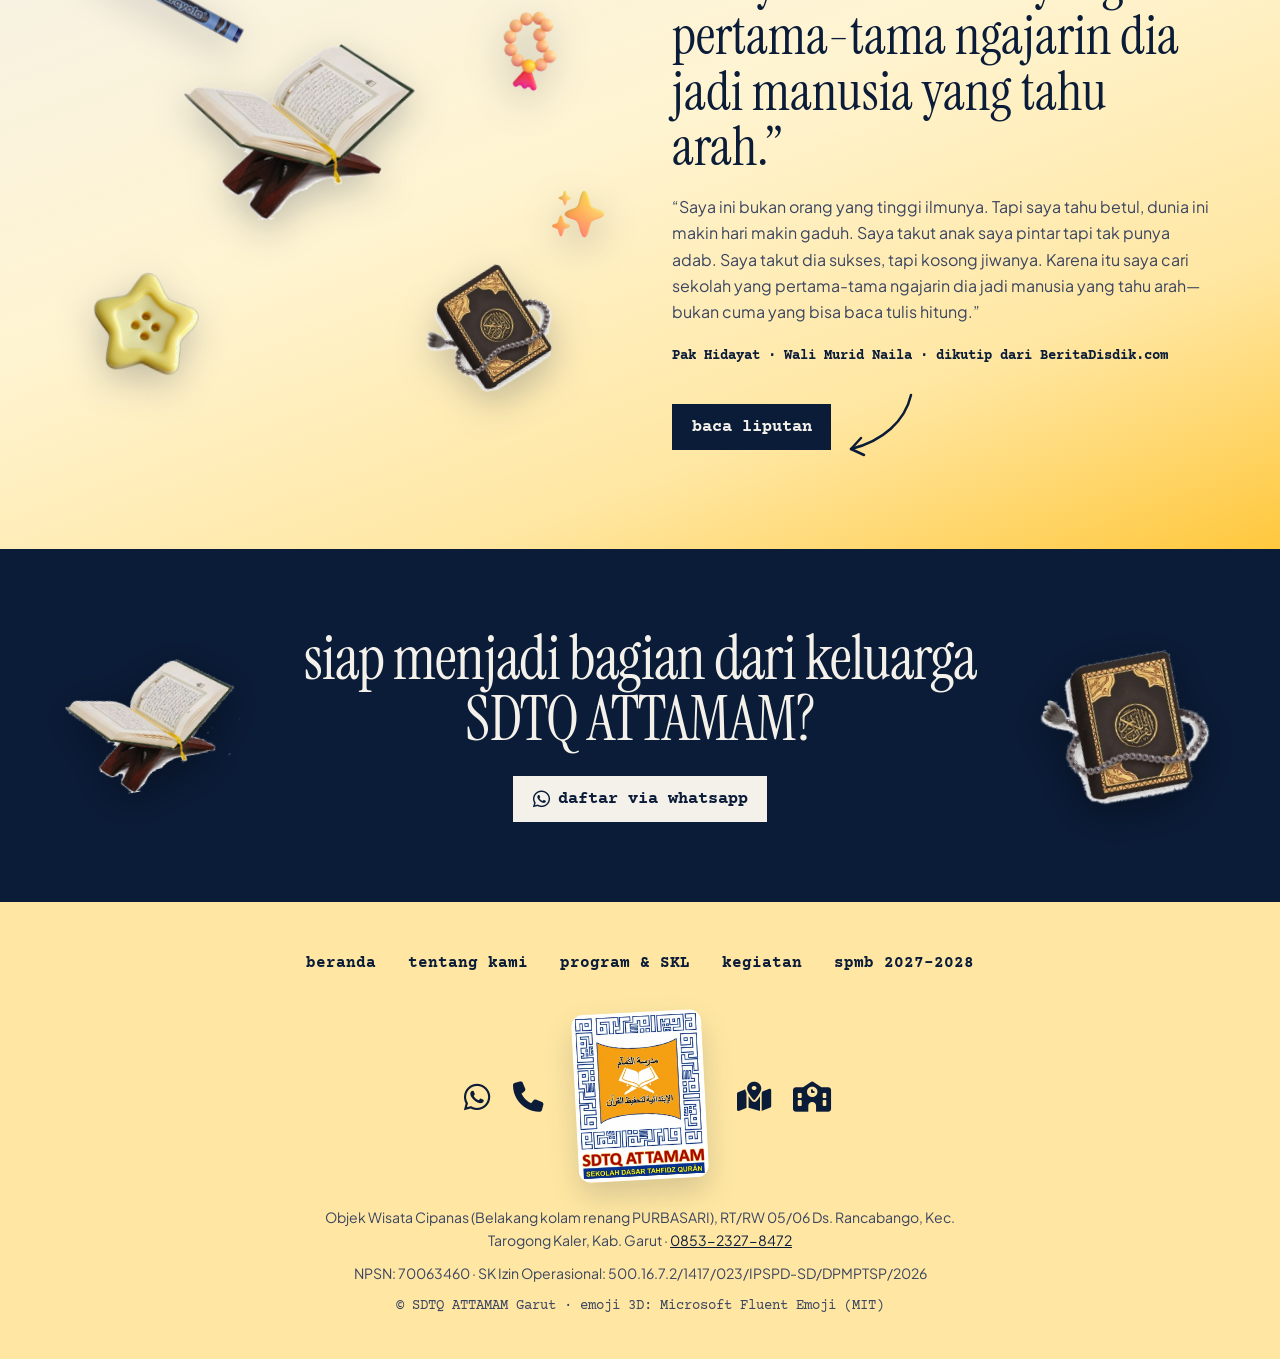
==== commit 5cba655a: "Tidy phone layout on the home page - Sticker cluster above the parent quote is now a compact strip o" ====
--- a/index.html
+++ b/index.html
@@ -21,7 +21,7 @@
     <link rel="preconnect" href="https://fonts.gstatic.com" crossorigin>
     <link href="https://fonts.googleapis.com/css2?family=Amiri:wght@400;700&family=Caveat:wght@500;700&family=Courier+Prime:wght@400;700&family=Instrument+Serif:ital@0;1&family=Plus+Jakarta+Sans:wght@400;500;600;700;800&display=swap" rel="stylesheet">
     <link rel="stylesheet" href="https://cdnjs.cloudflare.com/ajax/libs/font-awesome/6.4.0/css/all.min.css">
-    <link rel="stylesheet" href="styles.css?v=5.7">
+    <link rel="stylesheet" href="styles.css?v=5.9">
 </head>
 <body>
 
@@ -164,7 +164,7 @@
                 <img src="images/galeri_4.jpg" alt="Baris pagi di halaman sekolah" width="1280" height="960" loading="lazy">
             </div>
             <div class="wrap">
-                <a class="judul-tautan" href="kegiatan.html"><h2>kegiatan . cerita &amp; dokumentasi santri</h2><i class="fas fa-arrow-right" aria-hidden="true"></i></a>
+                <a class="judul-tautan" href="kegiatan.html"><h2>cerita &amp; kegiatan santri <i class="fas fa-arrow-right" aria-hidden="true"></i></h2></a>
             </div>
         </section>
 
--- a/styles.css
+++ b/styles.css
@@ -732,15 +732,16 @@
 }
 
 .judul-tautan {
-    display: inline-flex;
-    align-items: center;
-    gap: 1.2rem;
+    display: inline-block;
     text-decoration: none;
     margin-top: 1.5rem;
 }
 
+/* panah ikut di ujung kalimat, tidak terpisah ke pinggir */
 .judul-tautan i {
-    font-size: 1.8rem;
+    font-size: 0.55em;
+    vertical-align: middle;
+    margin-left: 0.2em;
 }
 
 .judul-tautan:hover h2 {
@@ -1603,12 +1604,27 @@
         width: 120px;
     }
 
+    .map span {
+        font-size: 0.85rem;
+        white-space: nowrap;
+        padding: 0.3rem 0.7rem;
+    }
+
     .map-grid {
         gap: 2rem 1rem;
     }
 
+    /* di HP gugus stiker jadi hiasan kecil di atas kutipan, bukan satu layar penuh */
     .gugus {
-        min-height: 300px;
+        min-height: 220px;
+        max-width: 360px;
+        width: 100%;
+        margin: 0 auto -1.5rem;
+    }
+
+    .gugus .stiker {
+        width: calc(var(--w, 90px) * 0.55);
+        max-height: 100px;
     }
 
     .ajakan__isi {
@@ -1663,19 +1679,20 @@
         margin: 3rem auto 0;
     }
 
+    /* logo di atas, keempat ikon kontak satu baris di bawahnya */
     .kaki__tengah {
-        grid-template-columns: 1fr;
-        gap: 1.2rem;
-    }
-
-    .kaki__ikon,
+        grid-template-columns: 1fr 1fr;
+        gap: 1.2rem 1.4rem;
+    }
+
     .kaki__ikon:first-child {
-        justify-content: center;
+        justify-content: flex-end;
     }
 
     .kaki__logo {
         justify-self: center;
         grid-row: 1;
+        grid-column: 1 / -1;
     }
 
     /* di HP stiker besar disembunyikan sebagian agar tidak menutupi teks */
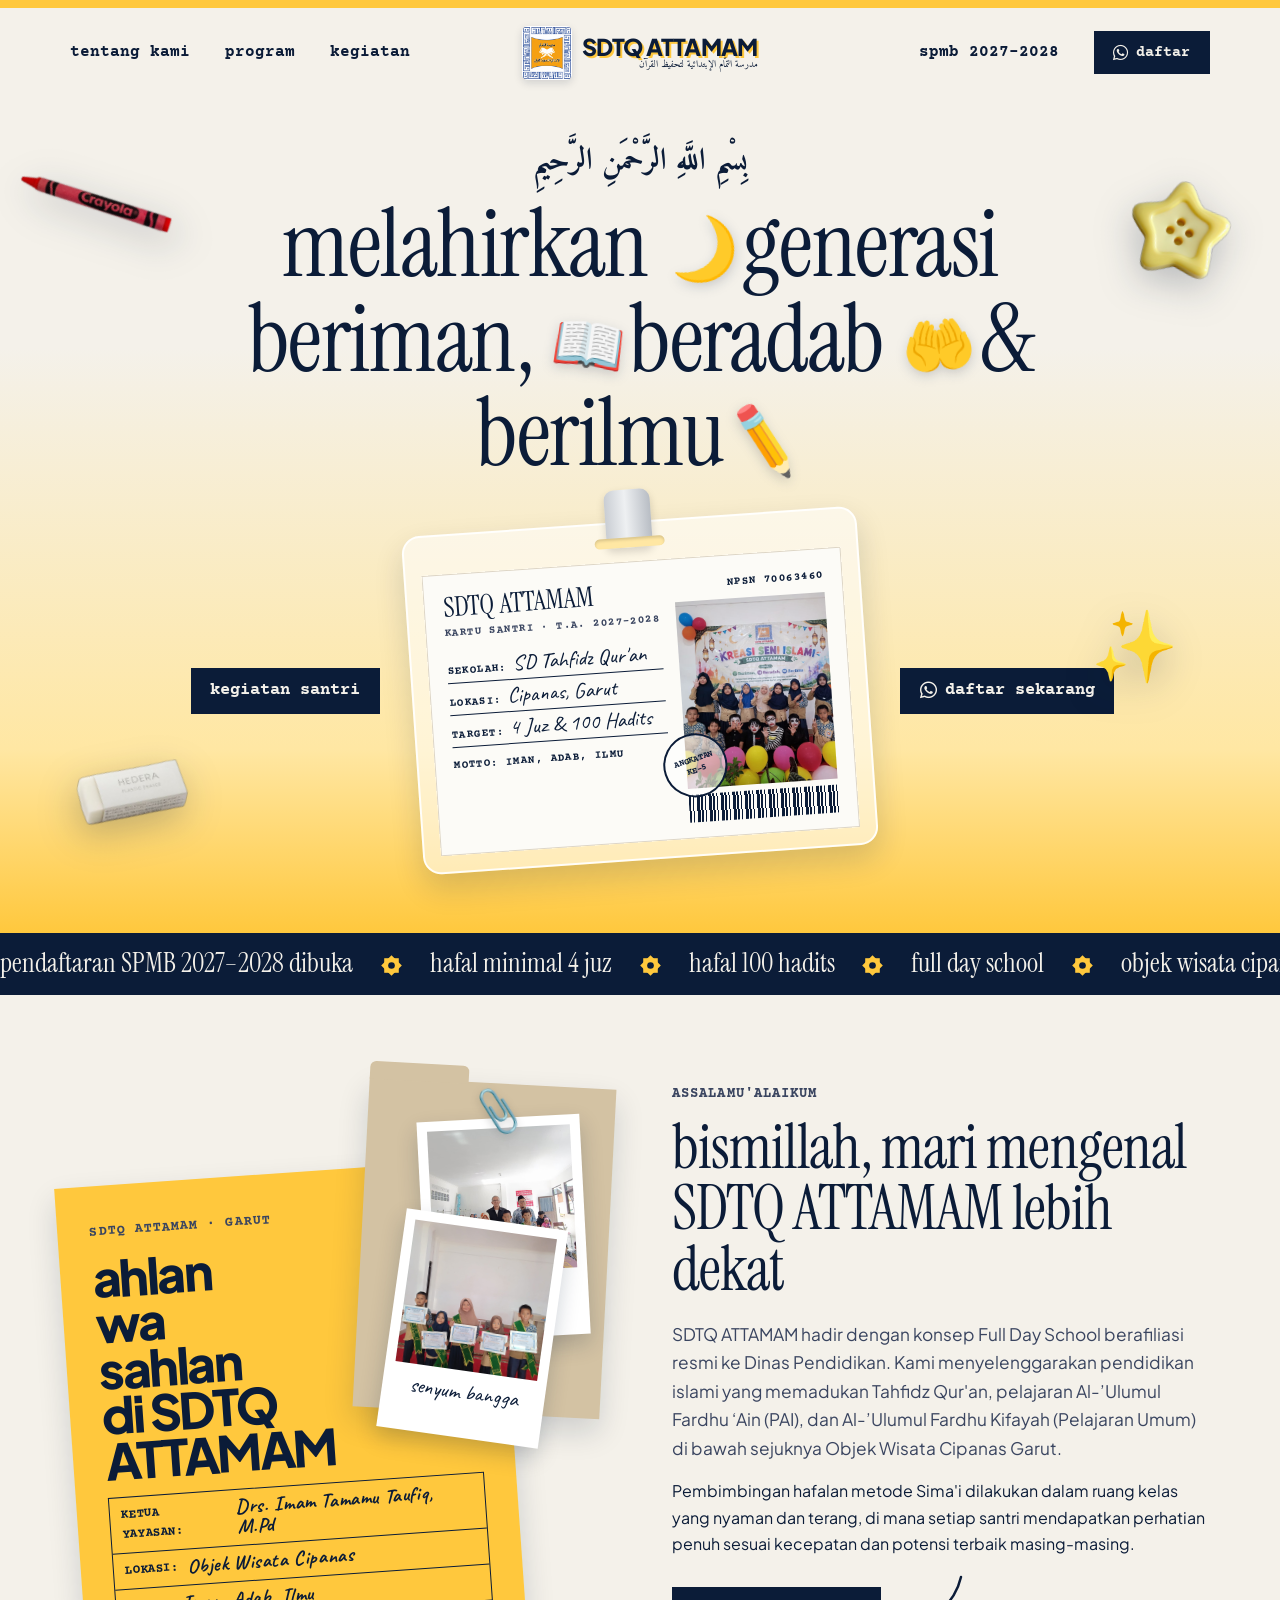
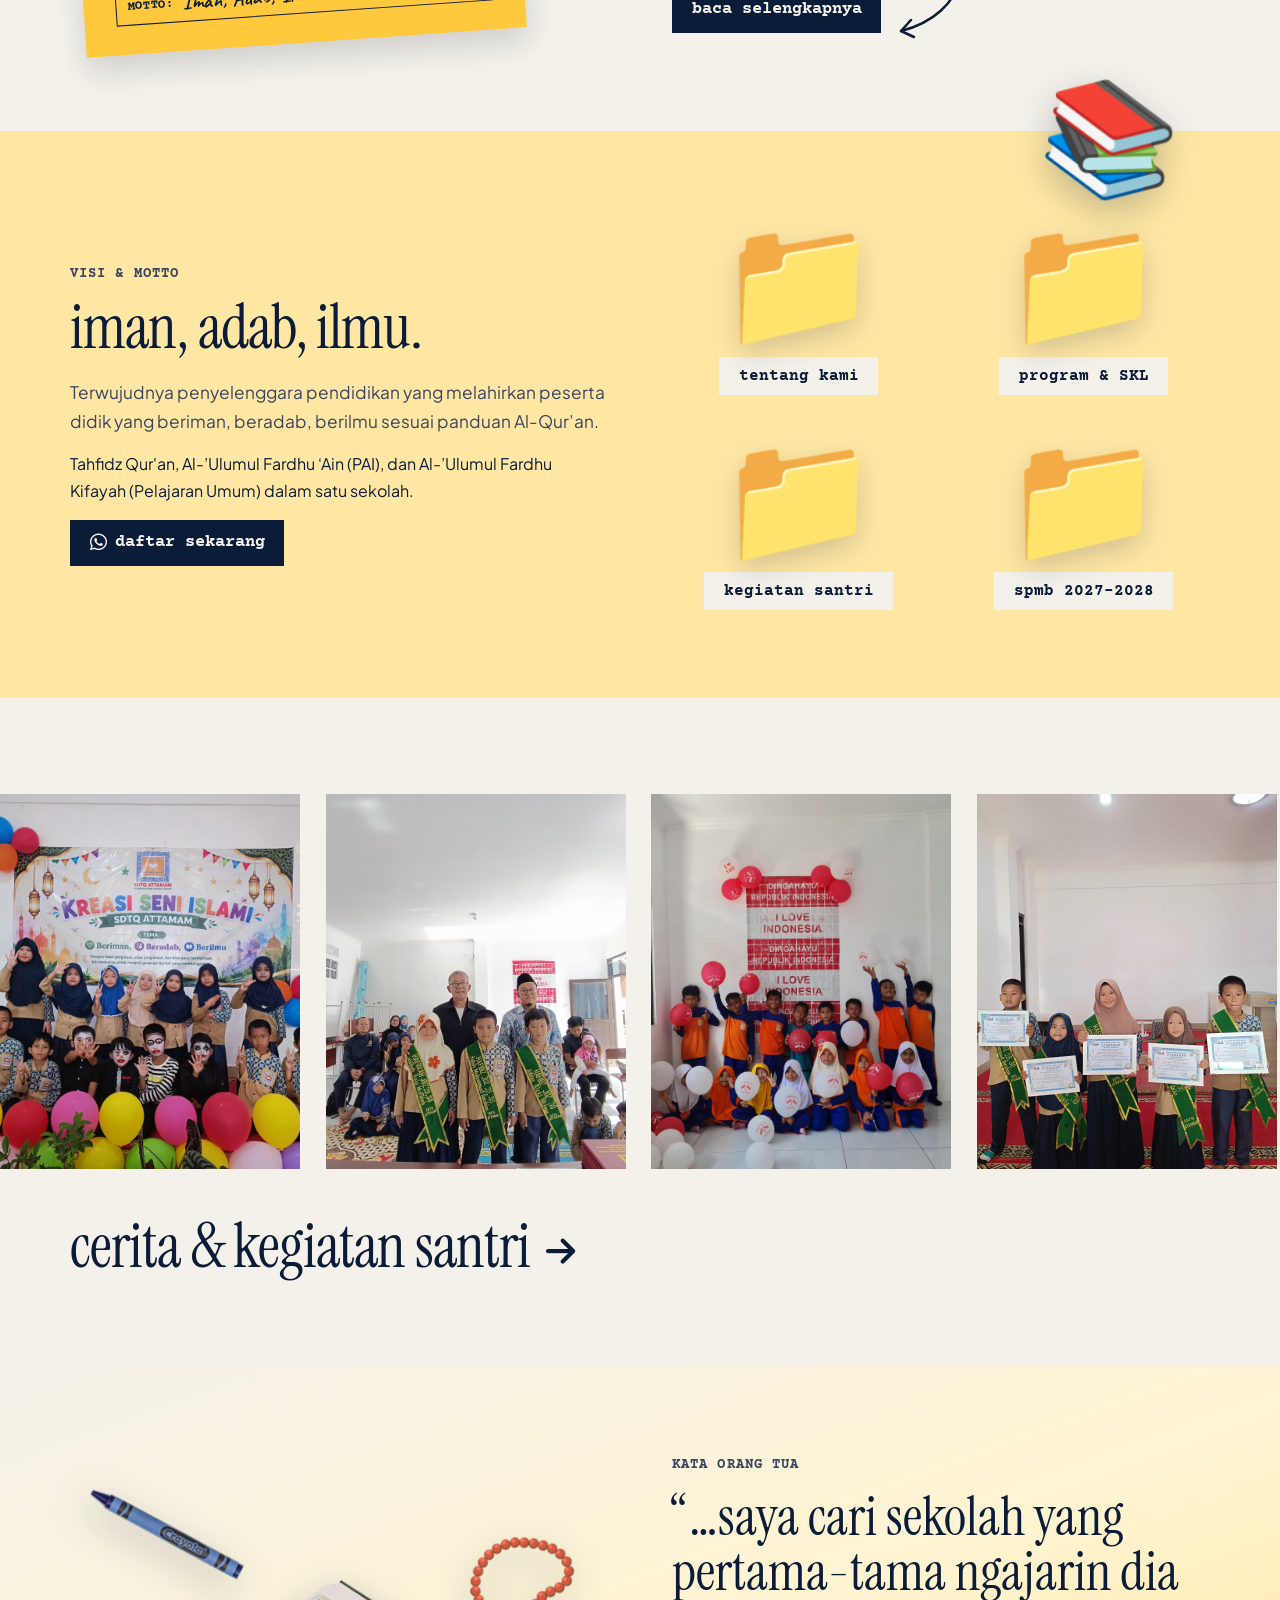
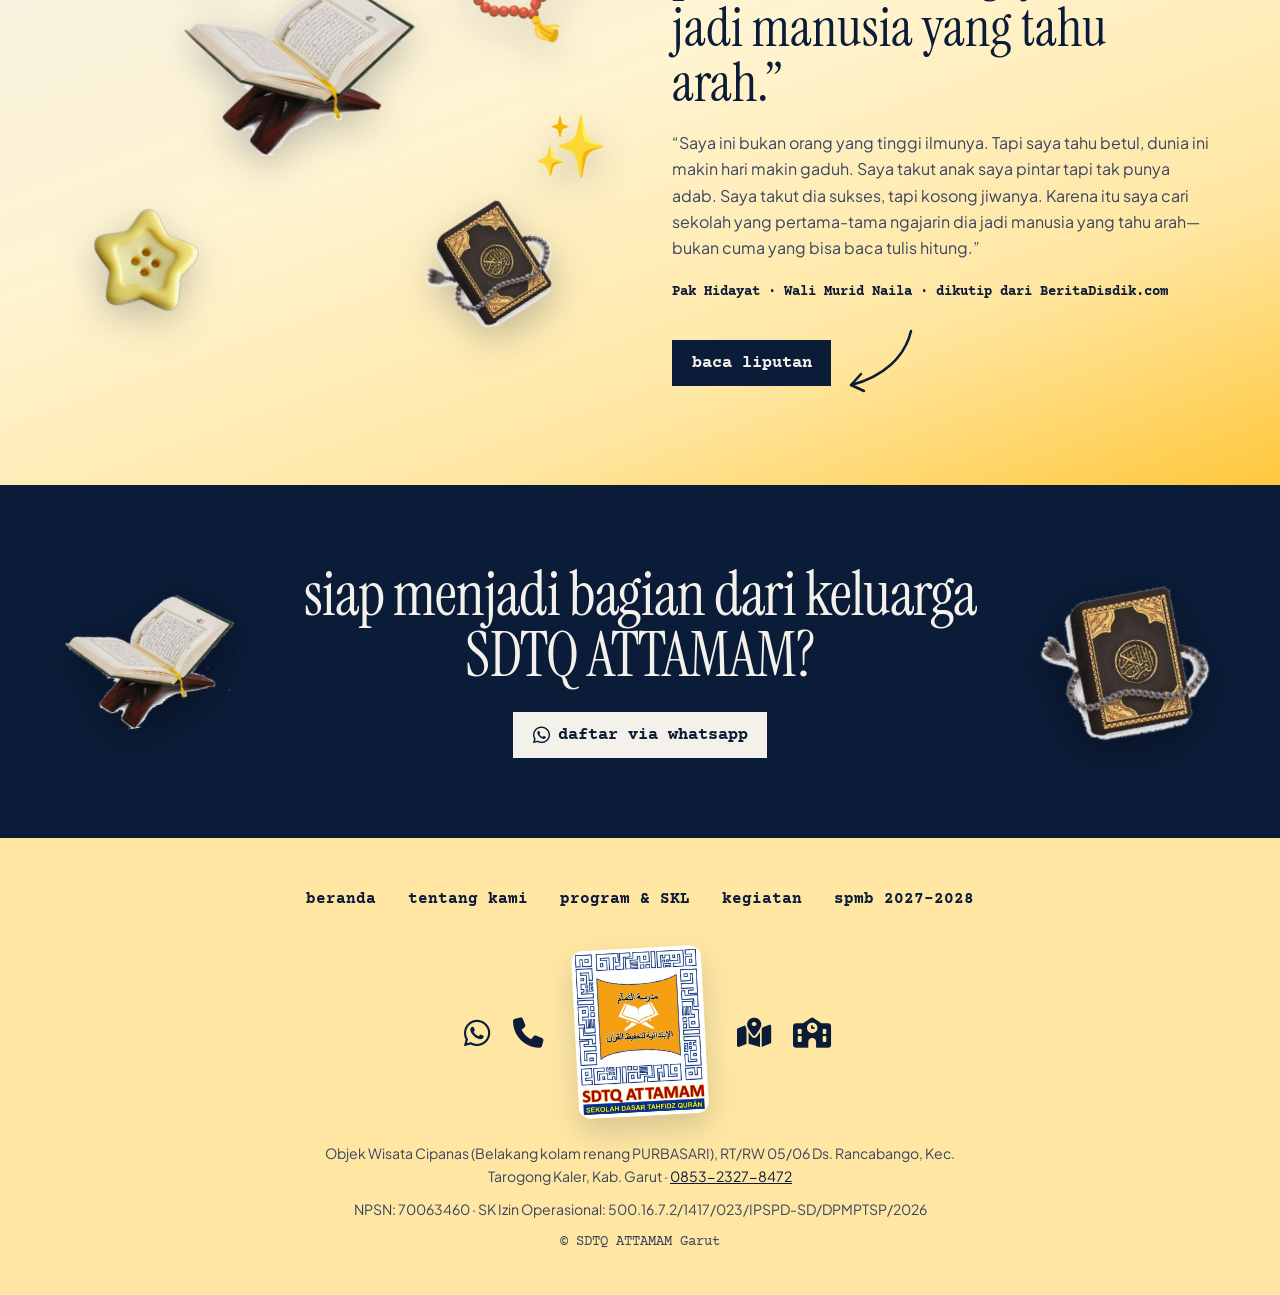
==== commit ed378b36: "All icons as native emoji (Apple emoji on iPhone/Mac), drop Fluent images and credit - Folders, pape" ====
--- a/index.html
+++ b/index.html
@@ -21,7 +21,7 @@
     <link rel="preconnect" href="https://fonts.gstatic.com" crossorigin>
     <link href="https://fonts.googleapis.com/css2?family=Amiri:wght@400;700&family=Caveat:wght@500;700&family=Courier+Prime:wght@400;700&family=Instrument+Serif:ital@0;1&family=Plus+Jakarta+Sans:wght@400;500;600;700;800&display=swap" rel="stylesheet">
     <link rel="stylesheet" href="https://cdnjs.cloudflare.com/ajax/libs/font-awesome/6.4.0/css/all.min.css">
-    <link rel="stylesheet" href="styles.css?v=5.9">
+    <link rel="stylesheet" href="styles.css?v=6.1">
 </head>
 <body>
 
@@ -56,7 +56,7 @@
             <img class="stiker stiker--lebar" src="images/stickers/crayon_red.png" alt="" style="--t:6%;--l:3%;--w:120px;--r:-25deg">
             <img class="stiker stiker--lebar" src="images/stickers/star_button.png" alt="" style="--t:10%;--ka:4%;--w:100px;--r:14deg;--d:1.2s">
             <img class="stiker stiker--lebar" src="images/stickers/eraser.png" alt="" style="--b:12%;--l:6%;--w:110px;--r:12deg;--d:2s">
-            <img class="stiker stiker--lebar" src="images/emoji/sparkles.png" alt="" style="--b:30%;--ka:8%;--w:70px;--d:.6s">
+            <span class="stiker stiker--lebar ej" aria-hidden="true" style="--b:30%;--ka:8%;--w:70px;--d:.6s">✨</span>
 
             <div class="wrap">
                 <p class="hero__arab arab" lang="ar" dir="rtl">بِسْمِ اللَّهِ الرَّحْمَنِ الرَّحِيمِ</p>
@@ -112,7 +112,7 @@
                     </div>
                     <div class="kolase__map">
                         <figure class="polaroid">
-                            <img class="klip" src="images/emoji/paperclip.png" alt="">
+                            <span class="klip ej" aria-hidden="true">📎</span>
                             <img src="images/galeri_1.jpg" alt="Santri menerima selempang Hafidzah dan Hafidz Juz 30" width="1280" height="961" loading="lazy">
                             <figcaption>hafidz juz 30!</figcaption>
                         </figure>
@@ -135,7 +135,7 @@
 
         <!-- MAP MENUJU HALAMAN -->
         <section class="seksi seksi--kuning">
-            <img class="stiker stiker--lebar" src="images/emoji/books.png" alt="" style="--t:-46px;--ka:8%;--w:110px;--r:10deg">
+            <span class="stiker stiker--lebar ej" aria-hidden="true" style="--t:-46px;--ka:8%;--w:110px;--r:10deg">📚</span>
             <div class="wrap dua-kolom">
                 <div>
                     <span class="label">Visi &amp; Motto</span>
@@ -145,10 +145,10 @@
                     <a class="btn btn--wa" href="https://wa.me/6285323278472?text=Assalamu%27alaikum%2C%20saya%20ingin%20mendaftar%20SPMB%20SDTQ%20ATTAMAM" target="_blank" rel="noopener"><i class="fab fa-whatsapp"></i> daftar sekarang</a>
                 </div>
                 <div class="map-grid">
-                    <a class="map" href="tentang.html"><img src="images/emoji/folder.png" alt=""><span>tentang kami</span></a>
-                    <a class="map" href="program.html"><img src="images/emoji/folder.png" alt=""><span>program &amp; SKL</span></a>
-                    <a class="map" href="kegiatan.html"><img src="images/emoji/folder.png" alt=""><span>kegiatan santri</span></a>
-                    <a class="map" href="spmb.html"><img src="images/emoji/folder.png" alt=""><span>spmb 2027–2028</span></a>
+                    <a class="map" href="tentang.html"><span class="ej" aria-hidden="true">📁</span><span>tentang kami</span></a>
+                    <a class="map" href="program.html"><span class="ej" aria-hidden="true">📁</span><span>program &amp; SKL</span></a>
+                    <a class="map" href="kegiatan.html"><span class="ej" aria-hidden="true">📁</span><span>kegiatan santri</span></a>
+                    <a class="map" href="spmb.html"><span class="ej" aria-hidden="true">📁</span><span>spmb 2027–2028</span></a>
                 </div>
             </div>
         </section>
@@ -176,8 +176,8 @@
                     <img class="stiker" src="images/stickers/crayon_blue.png" alt="" style="--t:2%;--l:2%;--w:170px;--r:28deg;--d:.8s">
                     <img class="stiker" src="images/stickers/quran_tasbih.png" alt="" style="--b:2%;--ka:10%;--w:130px;--r:-12deg;--d:1.5s">
                     <img class="stiker" src="images/stickers/star_button.png" alt="" style="--b:6%;--l:4%;--w:105px;--r:10deg;--d:2.2s">
-                    <img class="stiker" src="images/emoji/beads.png" alt="" style="--t:6%;--ka:6%;--w:90px;--r:12deg;--d:.4s">
-                    <img class="stiker" src="images/emoji/sparkles.png" alt="" style="--t:48%;--ka:0%;--w:60px;--d:1s">
+                    <span class="stiker ej" aria-hidden="true" style="--t:6%;--ka:6%;--w:90px;--r:12deg;--d:.4s">📿</span>
+                    <span class="stiker ej" aria-hidden="true" style="--t:48%;--ka:0%;--w:60px;--d:1s">✨</span>
                 </div>
                 <figure class="kutipan" style="margin:0">
                     <span class="label">Kata orang tua</span>
@@ -228,7 +228,7 @@
             </div>
             <p>Objek Wisata Cipanas (Belakang kolam renang PURBASARI), RT/RW 05/06 Ds. Rancabango, Kec. Tarogong Kaler, Kab. Garut · <a href="tel:+6285323278472">0853-2327-8472</a></p>
             <p>NPSN: 70063460 · SK Izin Operasional: 500.16.7.2/1417/023/IPSPD-SD/DPMPTSP/2026</p>
-            <p class="kaki__hak">© SDTQ ATTAMAM Garut · emoji 3D: Microsoft Fluent Emoji (MIT)</p>
+            <p class="kaki__hak">© SDTQ ATTAMAM Garut</p>
         </div>
     </footer>
 
--- a/styles.css
+++ b/styles.css
@@ -1,7 +1,7 @@
 /* ==========================================================================
    SDTQ ATTAMAM — gaya scrapbook ceria & islami
-   Kertas putih gading, navy, kuning. Emoji 3D: Microsoft Fluent Emoji (MIT),
-   lisensi di images/emoji/LICENSE-fluentui-emoji.txt
+   Kertas putih gading, navy, kuning. Semua emoji berupa karakter asli perangkat
+   (di iPhone/Mac tampil sebagai emoji iOS).
    ========================================================================== */
 
 :root {
@@ -109,8 +109,9 @@
     font-weight: 700;
 }
 
-/* Emoji asli perangkat (di iPhone tampil sebagai emoji iOS) di tengah kalimat */
-.emo {
+/* Emoji asli perangkat (di iPhone tampil sebagai emoji iOS): .emo di kalimat, .ej untuk ikon */
+.emo,
+.ej {
     font-family: "Apple Color Emoji", "Segoe UI Emoji", "Noto Color Emoji", sans-serif;
     font-style: normal;
     font-weight: 400;
@@ -121,6 +122,19 @@
 .nowrap {
     white-space: nowrap;
 }
+
+/* ikon emoji: ukurannya lewat font-size, bukan lebar gambar */
+.ej {
+    display: inline-block;
+    width: auto;
+    height: auto;
+    text-align: center;
+}
+
+.stiker.ej { font-size: var(--w, 90px); width: auto; max-height: none; }
+.klip.ej { font-size: 38px; width: auto; }
+.kartu-kertas .ikon.ej { font-size: 56px; width: auto; }
+.buku > .ikon.ej { font-size: 64px; width: auto; }
 
 .emo {
     display: inline-block;
@@ -693,17 +707,17 @@
     text-decoration: none;
 }
 
-.map img {
-    width: 160px;
+.map .ej {
+    font-size: 128px;
     filter: drop-shadow(0 10px 14px rgba(11, 28, 56, 0.18));
     transition: transform 0.2s ease;
 }
 
-.map:hover img {
+.map:hover .ej {
     transform: translateY(-6px) rotate(-3deg);
 }
 
-.map span {
+.map span:not(.ej) {
     font-family: var(--mono);
     font-weight: 700;
     background: var(--kertas);
@@ -901,8 +915,8 @@
     padding: 0.9rem 1.4rem;
 }
 
-.catatan-kecil img {
-    width: 44px;
+.catatan-kecil .ej {
+    font-size: 38px;
     flex: none;
 }
 
@@ -1190,8 +1204,8 @@
     line-height: 1.25;
 }
 
-.buku li img {
-    width: 26px;
+.buku li .ej {
+    font-size: 22px;
     flex: none;
 }
 
@@ -1359,8 +1373,8 @@
     box-shadow: var(--bayang);
 }
 
-.lokasi img {
-    width: 64px;
+.lokasi .ej {
+    font-size: 54px;
     flex: none;
 }
 
@@ -1600,11 +1614,11 @@
         max-width: none;
     }
 
-    .map img {
-        width: 120px;
-    }
-
-    .map span {
+    .map .ej {
+        font-size: 96px;
+    }
+
+    .map span:not(.ej) {
         font-size: 0.85rem;
         white-space: nowrap;
         padding: 0.3rem 0.7rem;
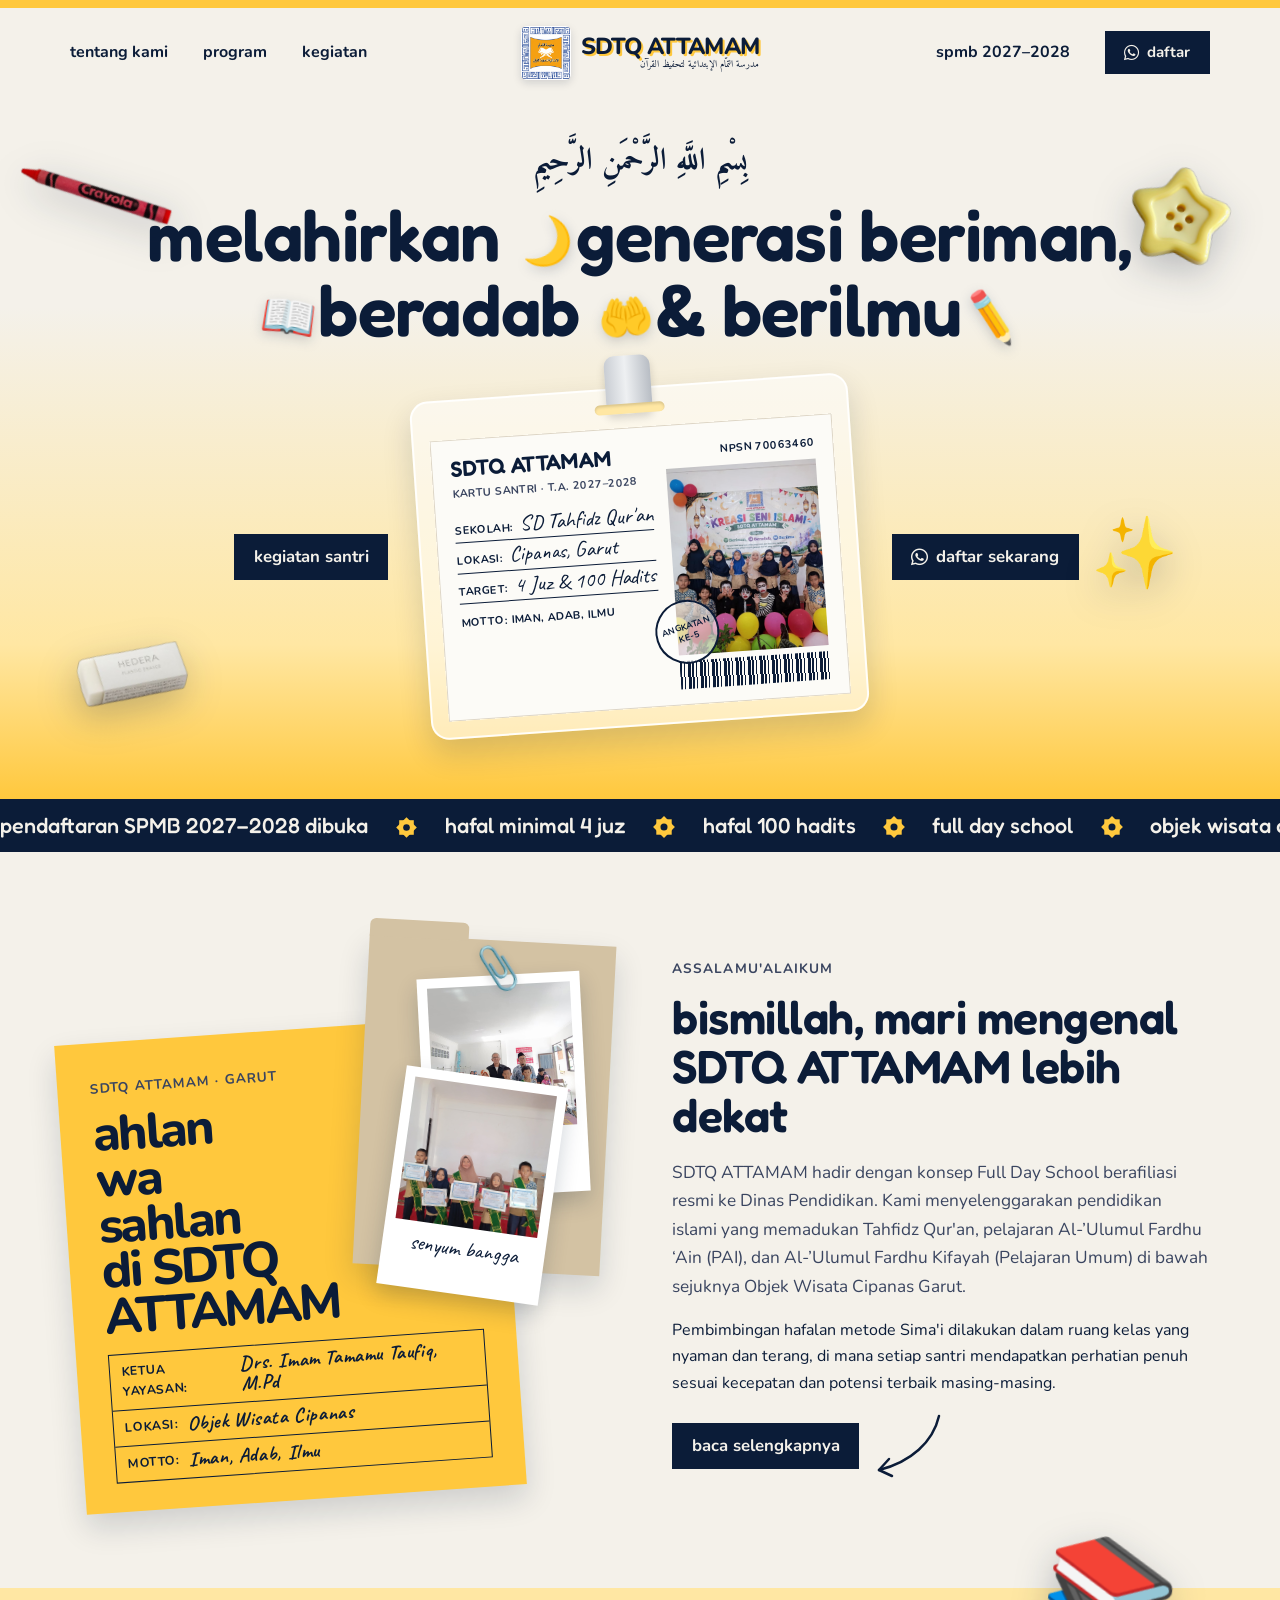
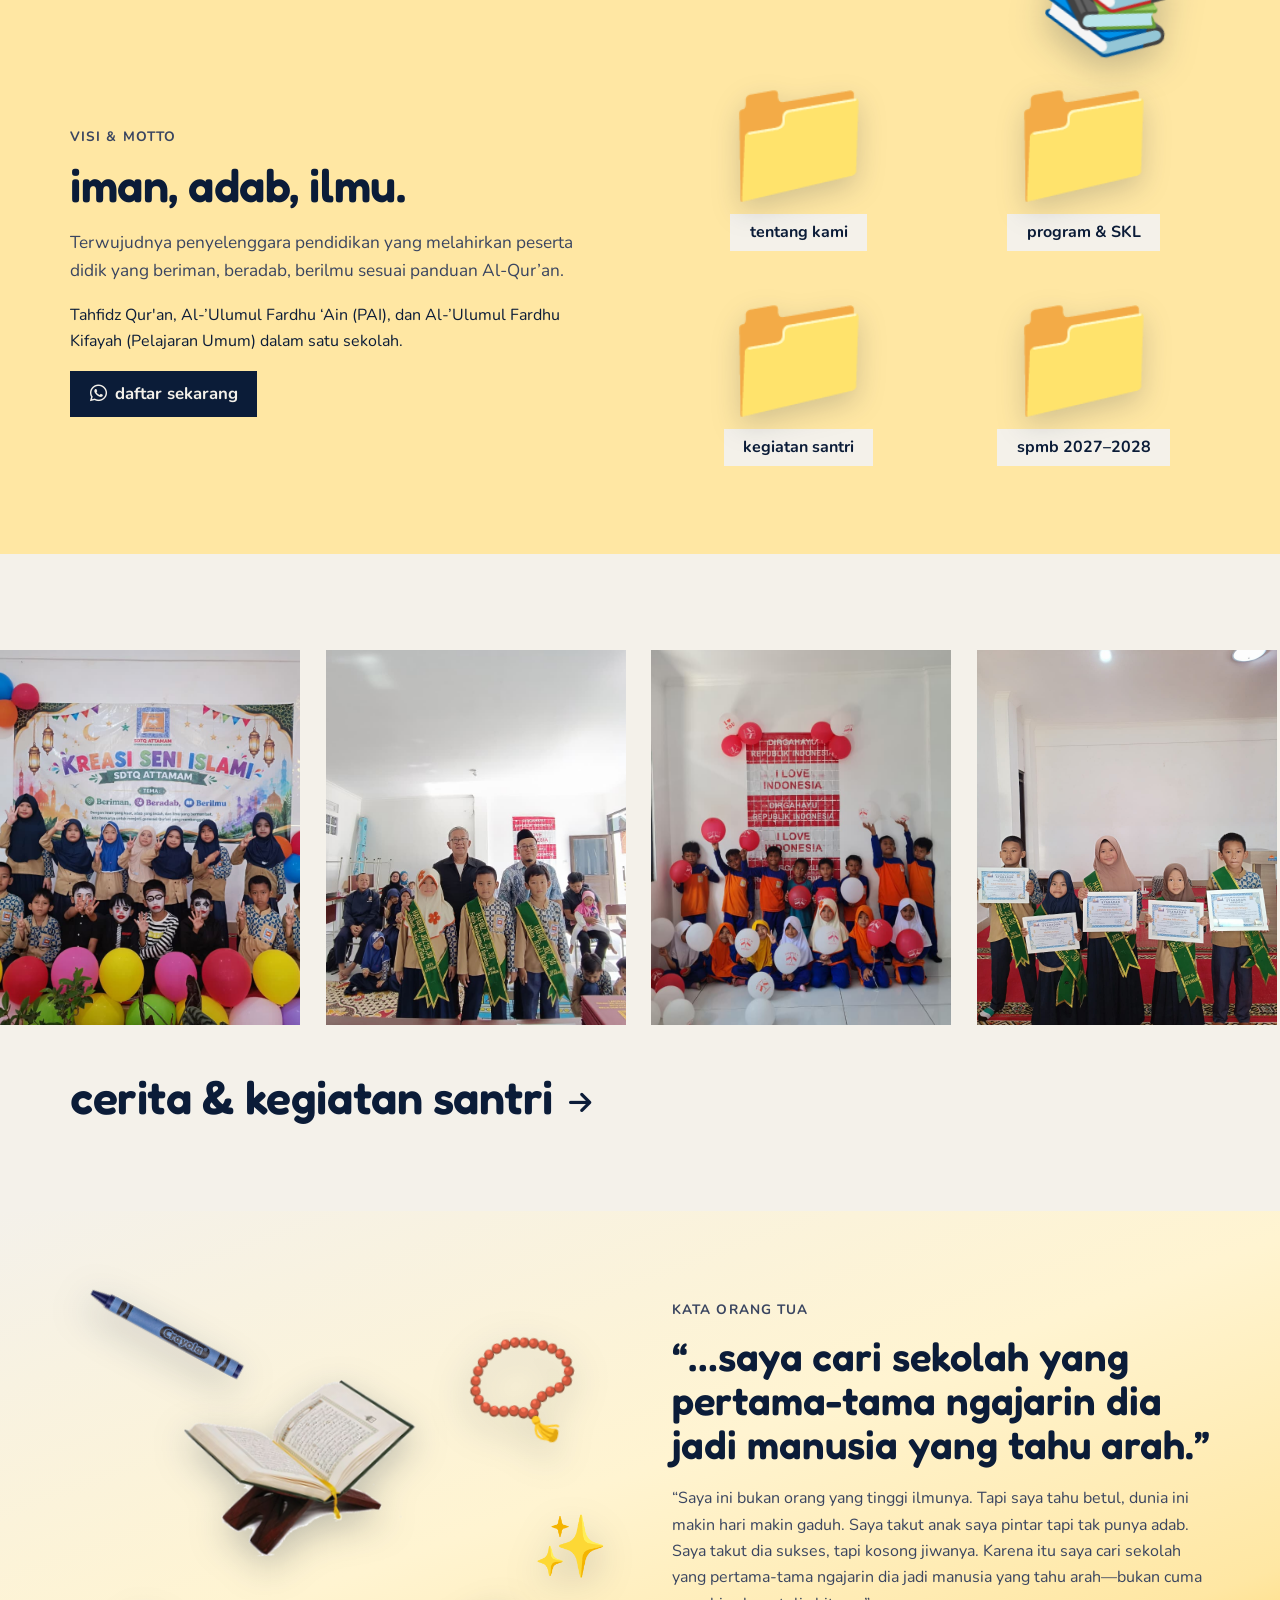
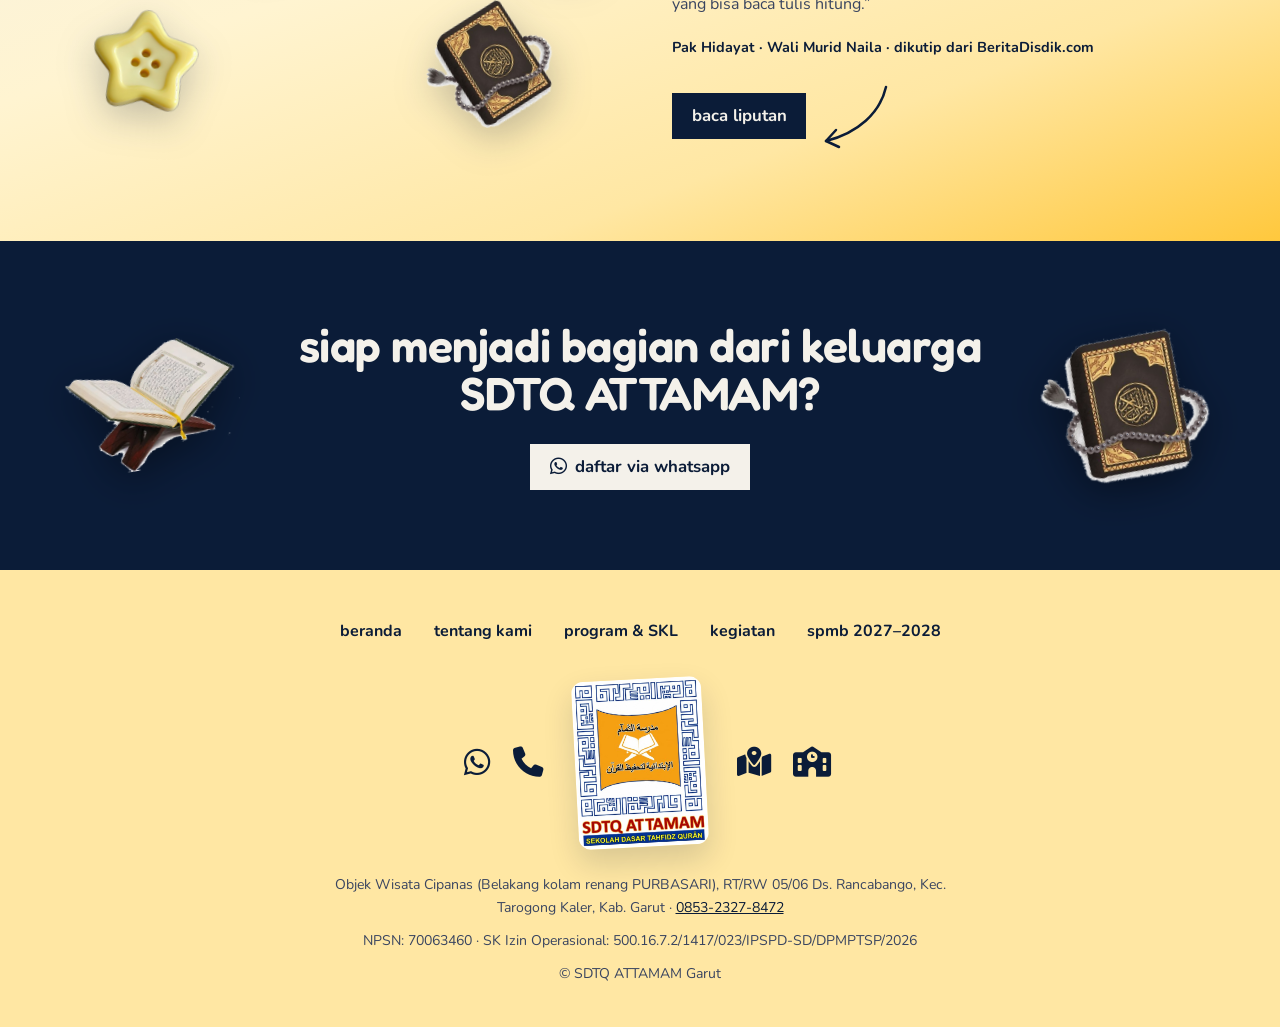
==== commit 0fb448b1: "Fredoka headings + Nunito text to match the Instagram templates; Arabic stays Amiri" ====
--- a/index.html
+++ b/index.html
@@ -19,9 +19,9 @@
     <meta name="twitter:card" content="summary_large_image">
     <link rel="preconnect" href="https://fonts.googleapis.com">
     <link rel="preconnect" href="https://fonts.gstatic.com" crossorigin>
-    <link href="https://fonts.googleapis.com/css2?family=Amiri:wght@400;700&family=Caveat:wght@500;700&family=Courier+Prime:wght@400;700&family=Instrument+Serif:ital@0;1&family=Plus+Jakarta+Sans:wght@400;500;600;700;800&display=swap" rel="stylesheet">
+    <link href="https://fonts.googleapis.com/css2?family=Amiri:wght@400;700&family=Caveat:wght@500;700&family=Fredoka:wght@400;500;600;700&family=Nunito:wght@400;600;700;800;900&display=swap" rel="stylesheet">
     <link rel="stylesheet" href="https://cdnjs.cloudflare.com/ajax/libs/font-awesome/6.4.0/css/all.min.css">
-    <link rel="stylesheet" href="styles.css?v=6.1">
+    <link rel="stylesheet" href="styles.css?v=6.2">
 </head>
 <body>
 
--- a/styles.css
+++ b/styles.css
@@ -15,9 +15,10 @@
     --kraft: #D3C2A3;
     --teks: #3A4560;
     --garis: #DED6C6;
-    --serif: 'Instrument Serif', Georgia, serif;
-    --mono: 'Courier Prime', 'Courier New', monospace;
-    --sans: 'Plus Jakarta Sans', system-ui, sans-serif;
+    /* sama dengan template Instagram: Fredoka (judul) + Nunito (teks), bulat seperti emoji iOS */
+    --serif: 'Fredoka', 'Nunito', system-ui, sans-serif;
+    --mono: 'Nunito', system-ui, sans-serif;
+    --sans: 'Nunito', system-ui, sans-serif;
     --tulis: 'Caveat', cursive;
     --arab: 'Amiri', serif;
     --bayang: 0 14px 30px rgba(11, 28, 56, 0.16);
@@ -49,15 +50,15 @@
 
 h1, h2, h3 {
     font-family: var(--serif);
-    font-weight: 400;
-    line-height: 1;
-    letter-spacing: -0.015em;
+    font-weight: 600;
+    line-height: 1.05;
+    letter-spacing: -0.01em;
     margin: 0;
 }
 
-h1 { font-size: clamp(2.9rem, 7.4vw, 6.2rem); }
-h2 { font-size: clamp(2.3rem, 5vw, 3.8rem); }
-h3 { font-size: 1.9rem; }
+h1 { font-size: clamp(2.3rem, 5.6vw, 4.6rem); }
+h2 { font-size: clamp(1.9rem, 3.9vw, 2.9rem); }
+h3 { font-size: 1.5rem; }
 
 p {
     margin: 0 0 1rem;
@@ -131,7 +132,7 @@
     text-align: center;
 }
 
-.stiker.ej { font-size: var(--w, 90px); width: auto; max-height: none; }
+.stiker.ej { font-size: calc(var(--w, 90px) * var(--skala, 1)); line-height: 1; width: auto; max-height: none; }
 .klip.ej { font-size: 38px; width: auto; }
 .kartu-kertas .ikon.ej { font-size: 56px; width: auto; }
 .buku > .ikon.ej { font-size: 64px; width: auto; }
@@ -153,7 +154,7 @@
     left: var(--l, auto);
     right: var(--ka, auto);
     bottom: var(--b, auto);
-    width: var(--w, 90px);
+    width: calc(var(--w, 90px) * var(--skala, 1)); /* --skala mengecilkan gambar & emoji bersamaan di tablet/HP */
     max-height: 170px; /* pena & penggaris itu tinggi-ramping: batasi tingginya */
     object-fit: contain;
     transform: rotate(var(--r, 0deg));
@@ -408,7 +409,8 @@
 
 .idcard__judul {
     font-family: var(--serif);
-    font-size: 1.7rem;
+    font-weight: 600;
+    font-size: 1.35rem;
     line-height: 1;
     margin: 0 0 0.3rem;
 }
@@ -515,7 +517,8 @@
     white-space: nowrap;
     padding: 0.55rem 0;
     font-family: var(--serif);
-    font-size: 1.7rem;
+    font-weight: 500;
+    font-size: 1.35rem;
 }
 
 .pita__t {
@@ -779,8 +782,9 @@
 
 .kutipan__besar {
     font-family: var(--serif);
-    font-size: clamp(2.1rem, 4.4vw, 3.4rem);
-    line-height: 1.02;
+    font-weight: 600;
+    font-size: clamp(1.6rem, 3.3vw, 2.5rem);
+    line-height: 1.1;
     margin-bottom: 1.2rem;
 }
 
@@ -889,8 +893,9 @@
 .visi blockquote {
     margin: 0 0 1rem;
     font-family: var(--serif);
-    font-size: clamp(1.9rem, 3.8vw, 2.8rem);
-    line-height: 1.1;
+    font-weight: 500;
+    font-size: clamp(1.5rem, 3vw, 2.1rem);
+    line-height: 1.2;
 }
 
 .kisi-3 {
@@ -943,9 +948,8 @@
 
 .ayat__arti {
     font-family: var(--serif);
-    font-style: italic;
-    font-size: clamp(1.3rem, 2.6vw, 1.7rem);
-    line-height: 1.25;
+    font-size: clamp(1.15rem, 2.2vw, 1.45rem);
+    line-height: 1.35;
     max-width: 720px;
     margin: 0 auto 0.6rem;
 }
@@ -1105,8 +1109,8 @@
 }
 
 .kliping h3 {
-    font-size: 1.65rem;
-    line-height: 1.05;
+    font-size: 1.3rem;
+    line-height: 1.2;
     margin-bottom: 0.7rem;
 }
 
@@ -1156,7 +1160,8 @@
 
 .tempel__no {
     font-family: var(--serif);
-    font-size: 3rem;
+    font-weight: 600;
+    font-size: 2.4rem;
     line-height: 1;
 }
 
@@ -1536,6 +1541,18 @@
     .spmb-kisi {
         grid-template-columns: 1fr;
     }
+
+    .stiker {
+        --skala: 0.75;
+    }
+
+    /* satu kolom: gugus stiker jadi hiasan ringkas di tengah, bukan kotak lebar kosong */
+    .gugus {
+        min-height: 320px;
+        max-width: 460px;
+        width: 100%;
+        margin: 0 auto -1.5rem;
+    }
 }
 
 @media (max-width: 680px) {
@@ -1563,7 +1580,7 @@
     }
 
     .idcard__judul {
-        font-size: 1.35rem;
+        font-size: 1.1rem;
     }
 
     .idcard dd {
@@ -1631,13 +1648,11 @@
     /* di HP gugus stiker jadi hiasan kecil di atas kutipan, bukan satu layar penuh */
     .gugus {
         min-height: 220px;
-        max-width: 360px;
-        width: 100%;
-        margin: 0 auto -1.5rem;
+        max-width: 340px;
     }
 
     .gugus .stiker {
-        width: calc(var(--w, 90px) * 0.55);
+        --skala: 0.55;
         max-height: 100px;
     }
 
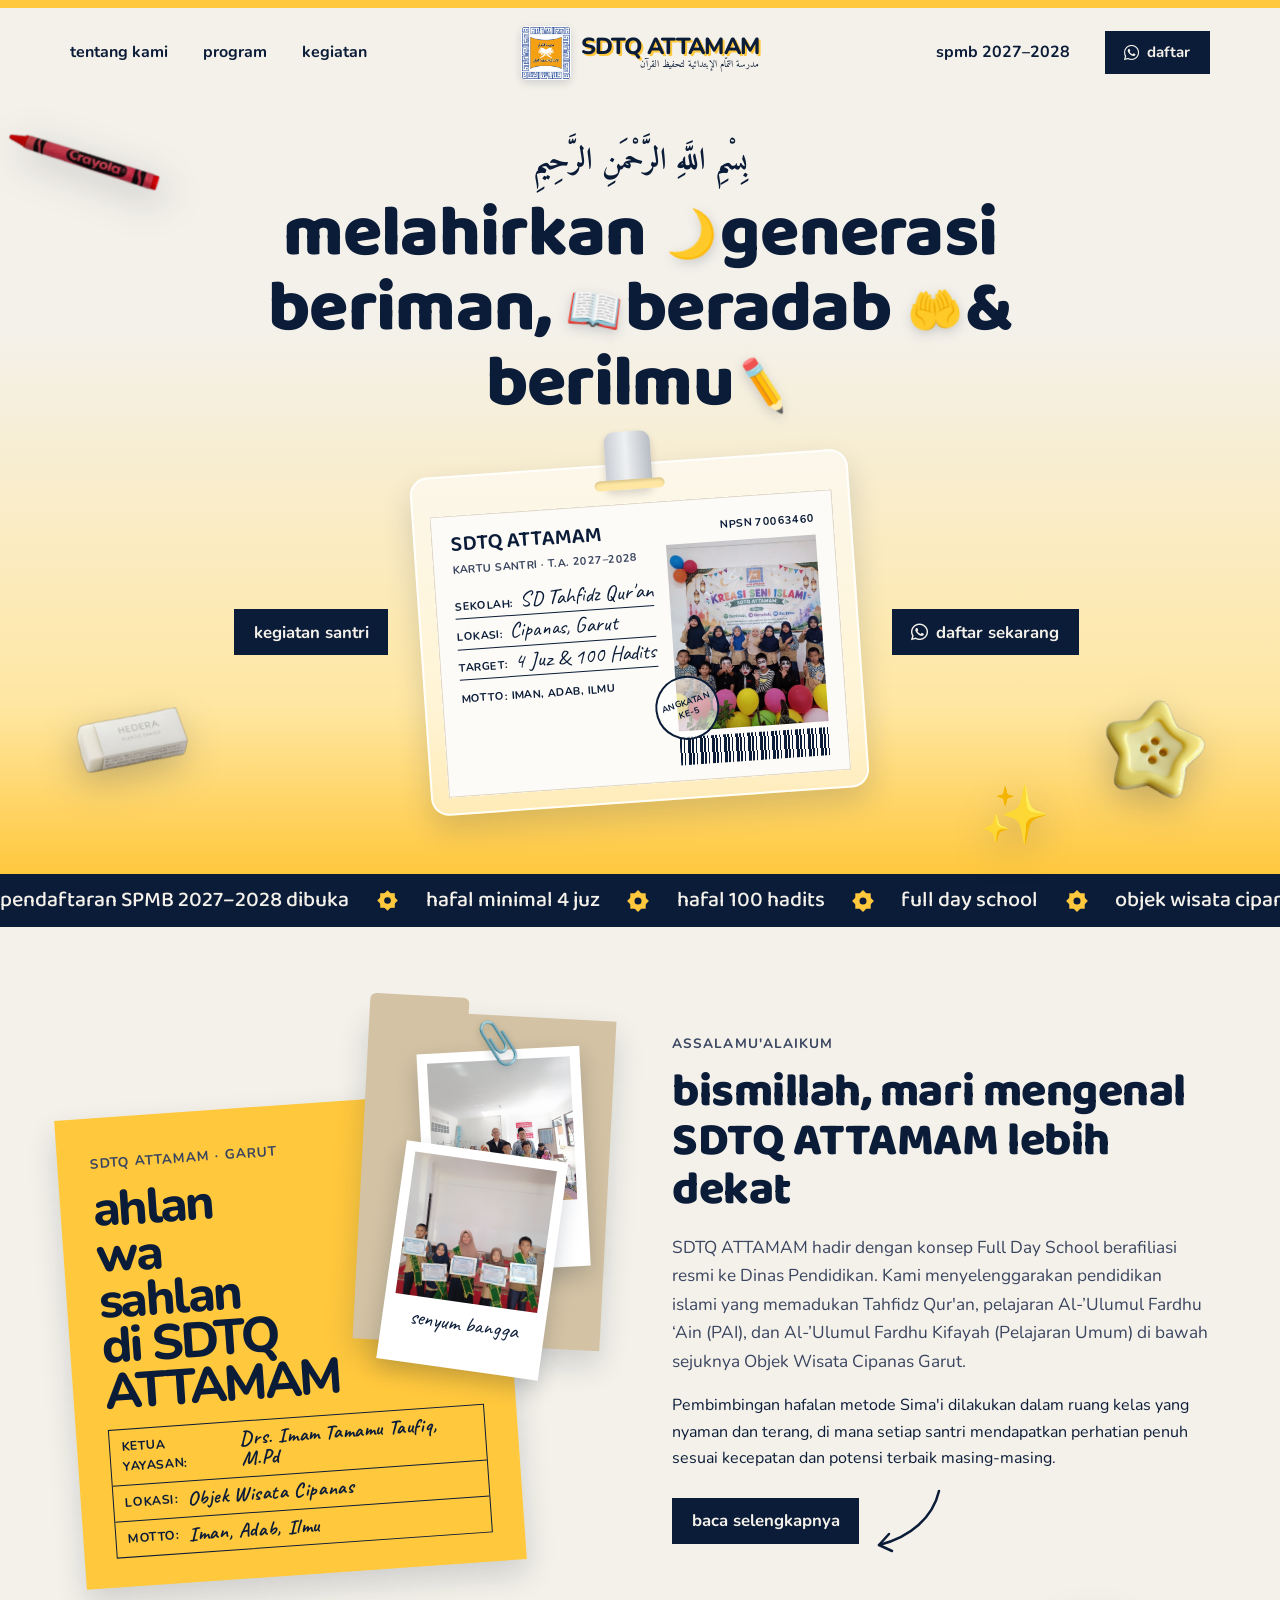
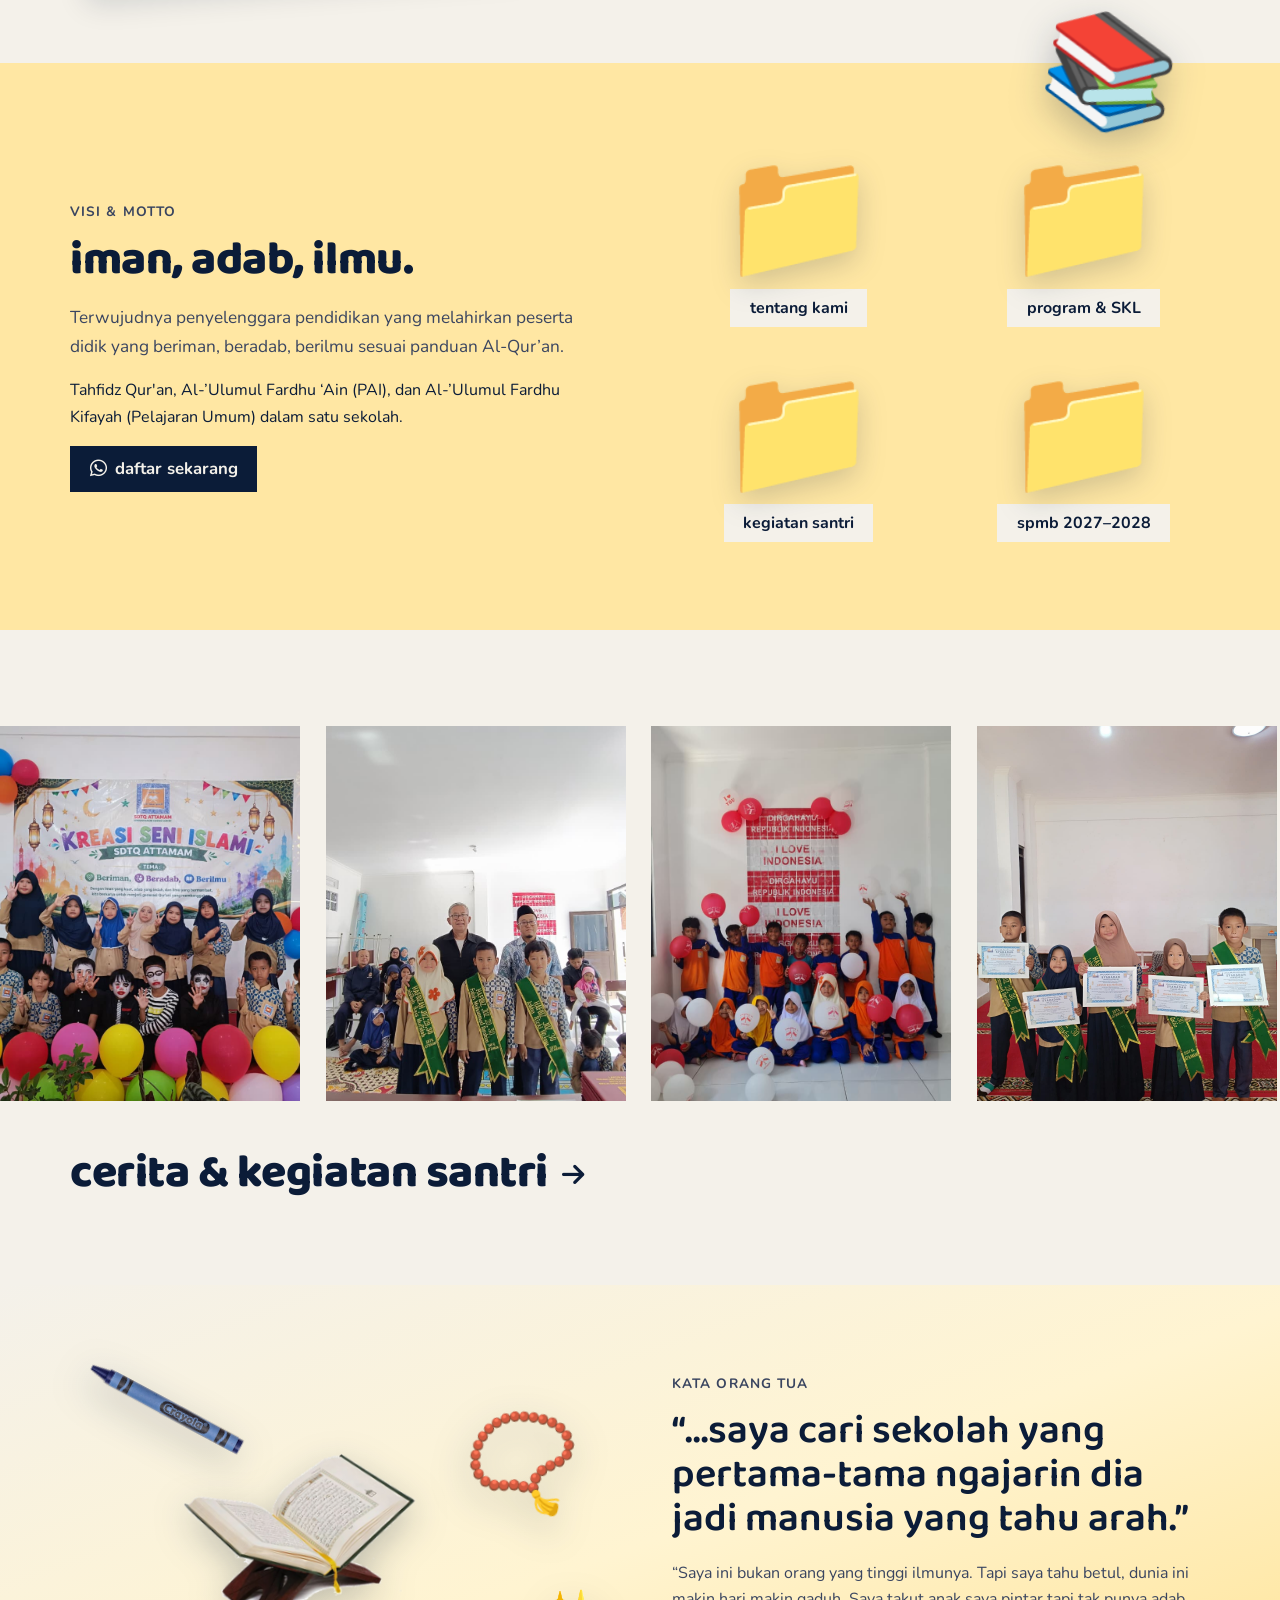
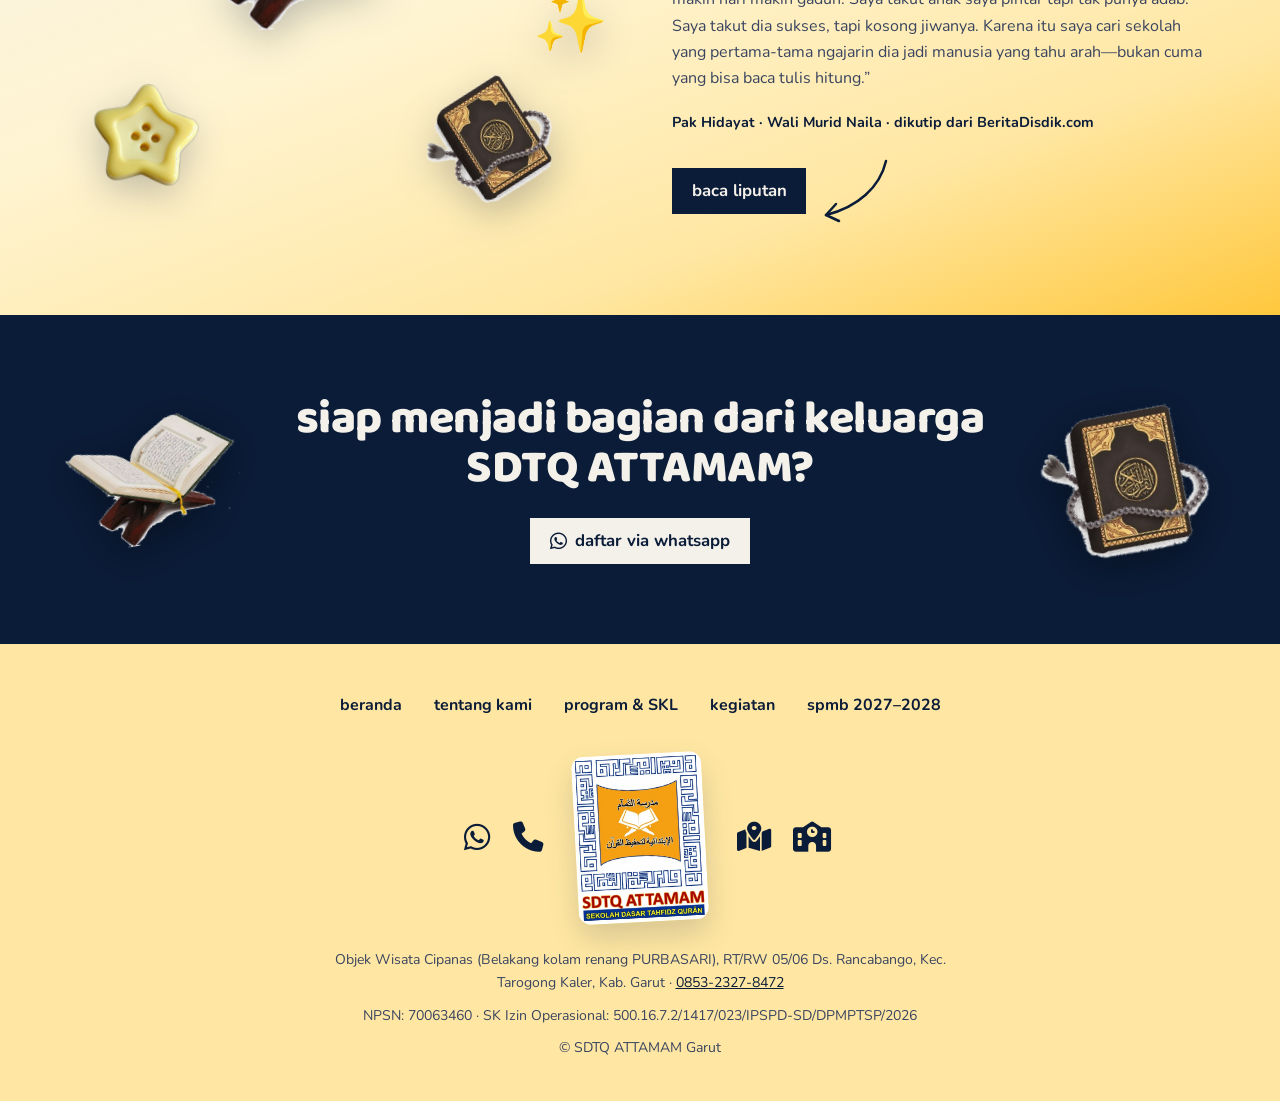
==== commit eb090946: "Baloo 2 headings (Fredoka's short T split ATTAMAM); move hero stickers off the tablet buttons" ====
--- a/index.html
+++ b/index.html
@@ -19,7 +19,7 @@
     <meta name="twitter:card" content="summary_large_image">
     <link rel="preconnect" href="https://fonts.googleapis.com">
     <link rel="preconnect" href="https://fonts.gstatic.com" crossorigin>
-    <link href="https://fonts.googleapis.com/css2?family=Amiri:wght@400;700&family=Caveat:wght@500;700&family=Fredoka:wght@400;500;600;700&family=Nunito:wght@400;600;700;800;900&display=swap" rel="stylesheet">
+    <link href="https://fonts.googleapis.com/css2?family=Amiri:wght@400;700&family=Caveat:wght@500;700&family=Baloo+2:wght@500;600;700;800&family=Nunito:wght@400;600;700;800;900&display=swap" rel="stylesheet">
     <link rel="stylesheet" href="https://cdnjs.cloudflare.com/ajax/libs/font-awesome/6.4.0/css/all.min.css">
     <link rel="stylesheet" href="styles.css?v=6.2">
 </head>
@@ -53,10 +53,10 @@
 
         <!-- HERO + KARTU SANTRI -->
         <section class="hero">
-            <img class="stiker stiker--lebar" src="images/stickers/crayon_red.png" alt="" style="--t:6%;--l:3%;--w:120px;--r:-25deg">
-            <img class="stiker stiker--lebar" src="images/stickers/star_button.png" alt="" style="--t:10%;--ka:4%;--w:100px;--r:14deg;--d:1.2s">
+            <img class="stiker stiker--lebar" src="images/stickers/crayon_red.png" alt="" style="--t:1%;--l:2%;--w:120px;--r:-25deg">
+            <img class="stiker stiker--lebar" src="images/stickers/star_button.png" alt="" style="--b:10%;--ka:6%;--w:100px;--r:14deg;--d:1.2s">
             <img class="stiker stiker--lebar" src="images/stickers/eraser.png" alt="" style="--b:12%;--l:6%;--w:110px;--r:12deg;--d:2s">
-            <span class="stiker stiker--lebar ej" aria-hidden="true" style="--b:30%;--ka:8%;--w:70px;--d:.6s">✨</span>
+            <span class="stiker stiker--lebar ej" aria-hidden="true" style="--b:4%;--ka:18%;--w:56px;--d:.6s">✨</span>
 
             <div class="wrap">
                 <p class="hero__arab arab" lang="ar" dir="rtl">بِسْمِ اللَّهِ الرَّحْمَنِ الرَّحِيمِ</p>
--- a/styles.css
+++ b/styles.css
@@ -15,8 +15,9 @@
     --kraft: #D3C2A3;
     --teks: #3A4560;
     --garis: #DED6C6;
-    /* sama dengan template Instagram: Fredoka (judul) + Nunito (teks), bulat seperti emoji iOS */
-    --serif: 'Fredoka', 'Nunito', system-ui, sans-serif;
+    /* Baloo 2 (judul) + Nunito (teks), bulat seperti emoji iOS.
+       Bukan Fredoka: huruf T-nya pendek sehingga "ATTAMAM" terbaca "AT TAMAM". */
+    --serif: 'Baloo 2', 'Nunito', system-ui, sans-serif;
     --mono: 'Nunito', system-ui, sans-serif;
     --sans: 'Nunito', system-ui, sans-serif;
     --tulis: 'Caveat', cursive;
@@ -50,7 +51,7 @@
 
 h1, h2, h3 {
     font-family: var(--serif);
-    font-weight: 600;
+    font-weight: 800;
     line-height: 1.05;
     letter-spacing: -0.01em;
     margin: 0;
